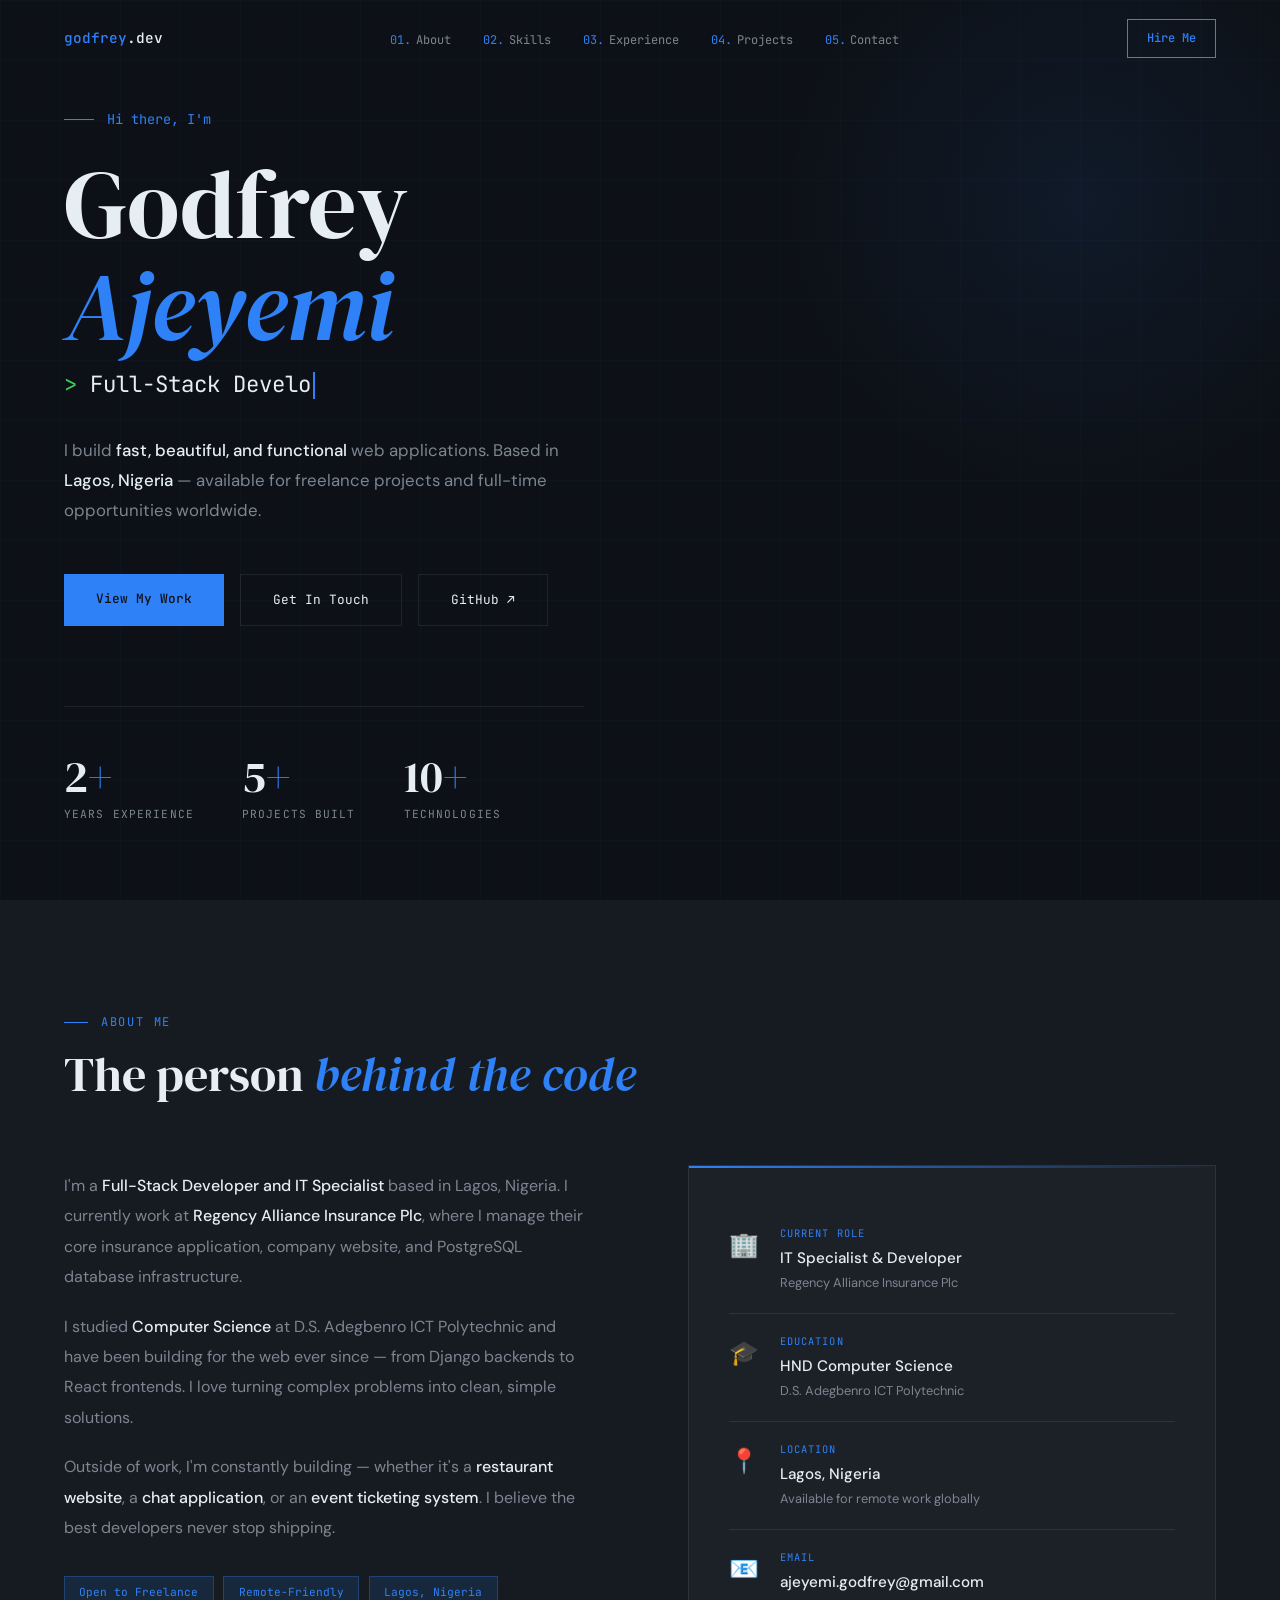
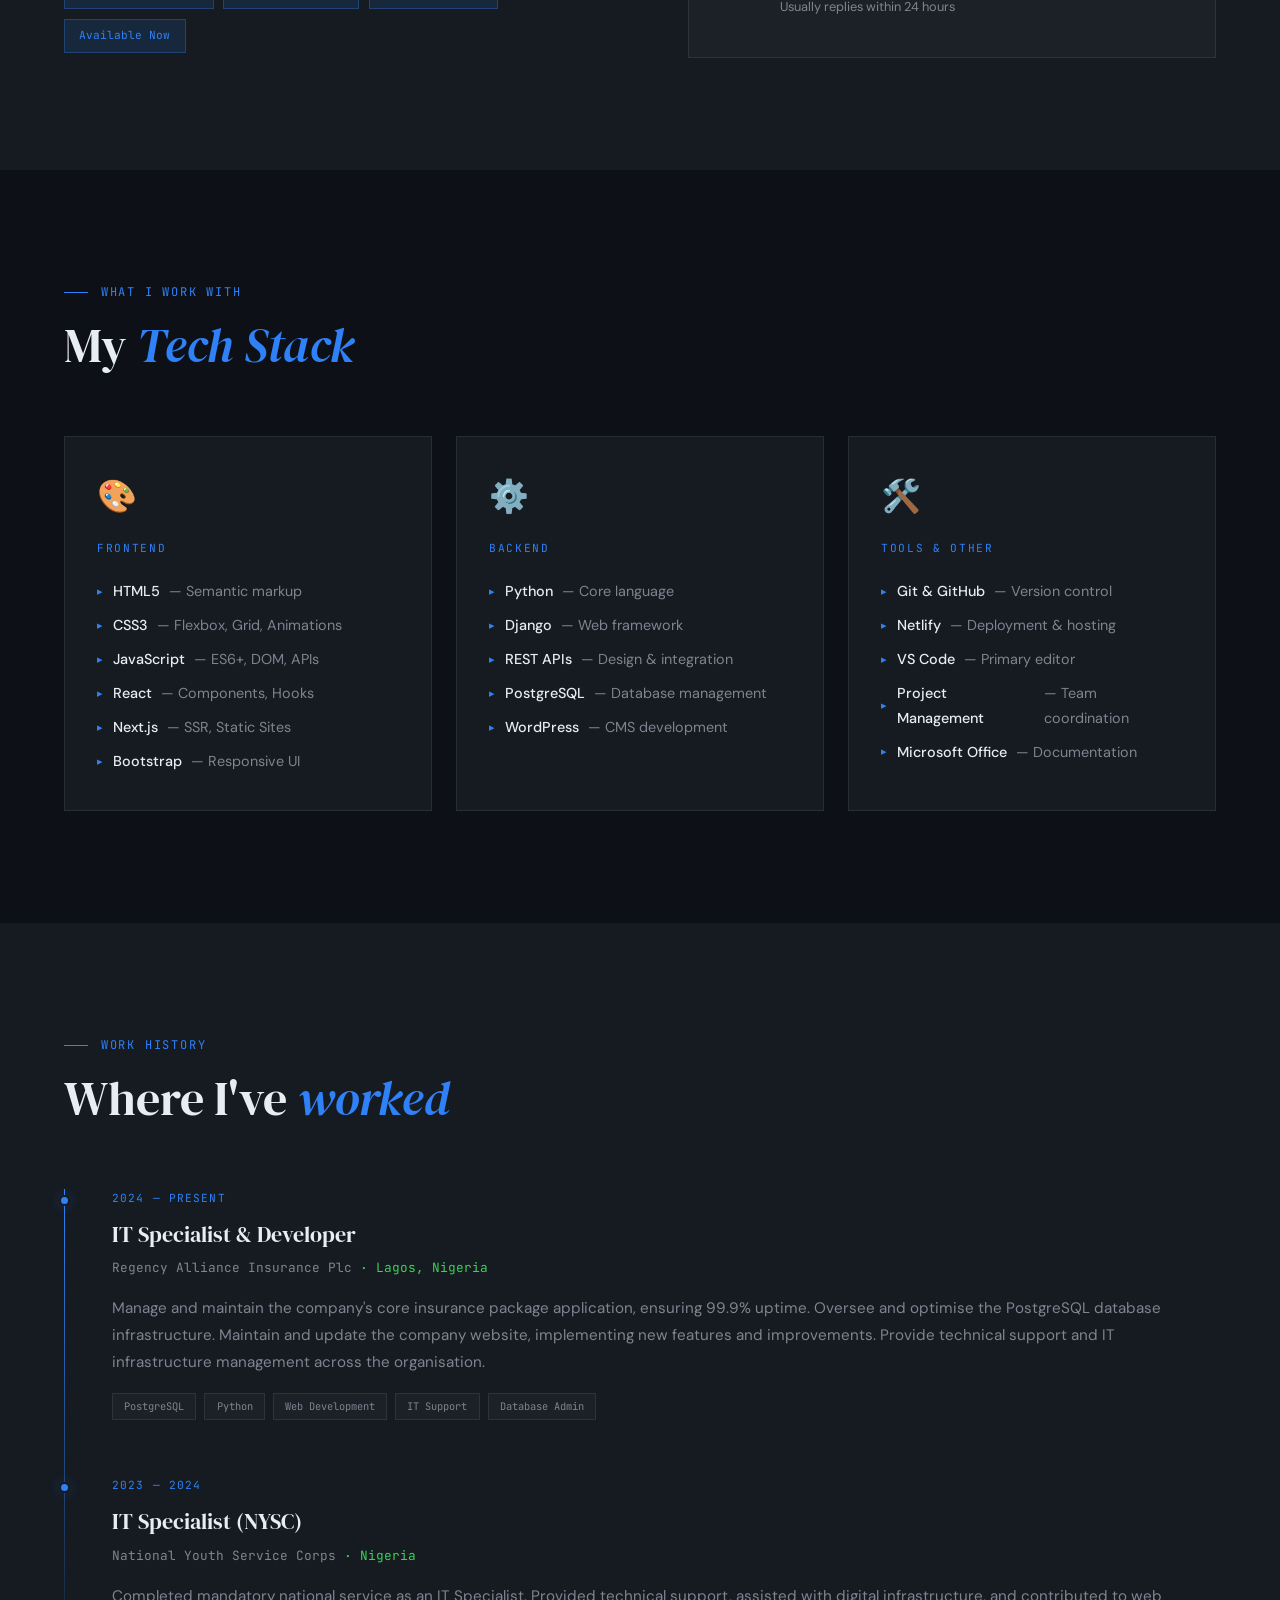
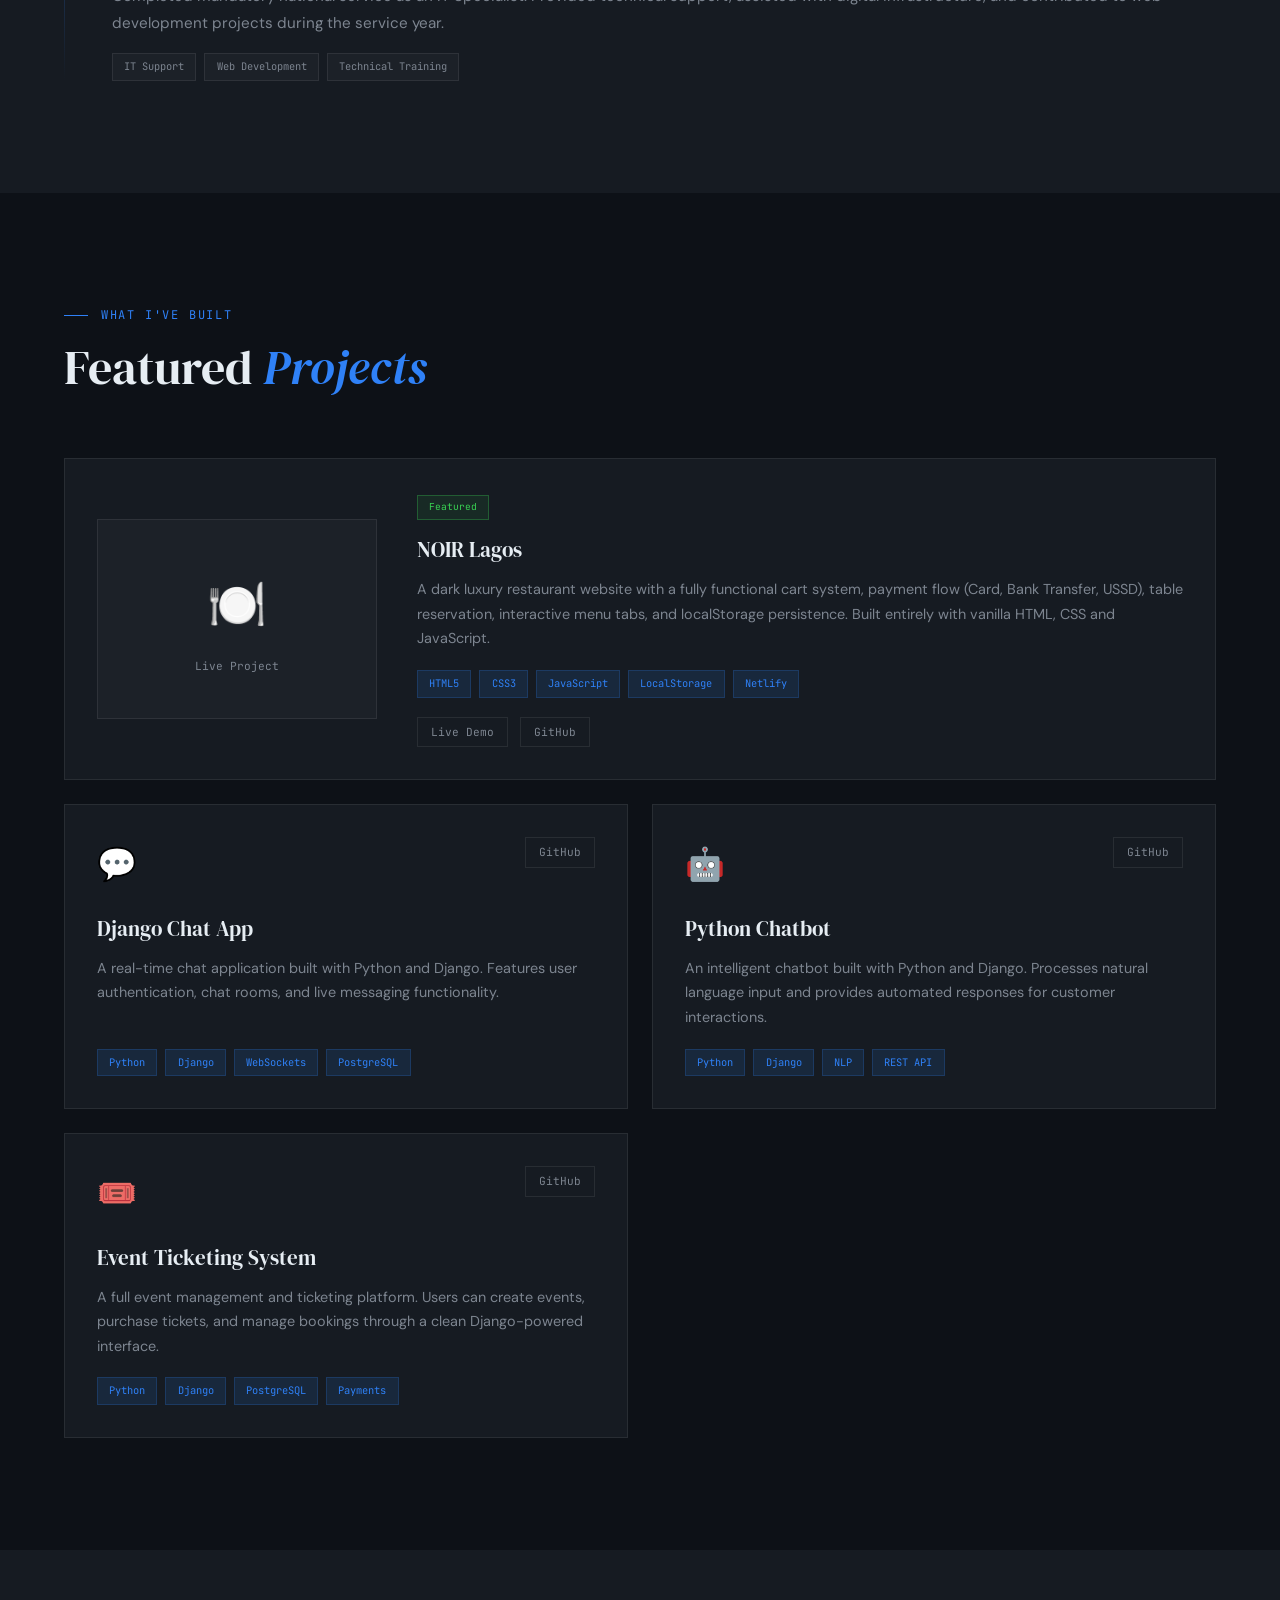
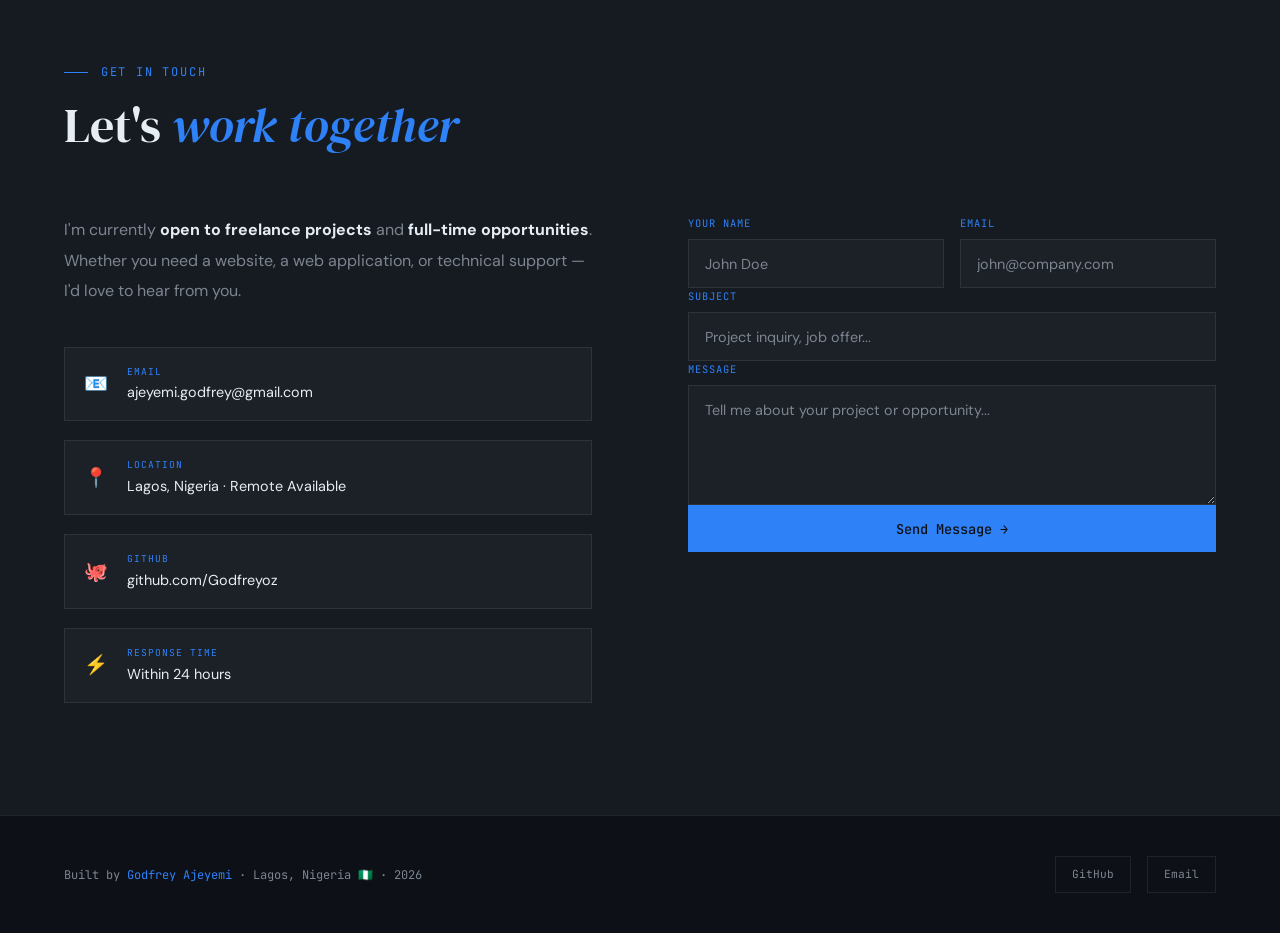
==== index.html @ 2db9e1e4 "Refactor email links and improve HTML structure" ====
<!DOCTYPE html>
<html lang="en">
<head>
<meta charset="UTF-8"/>
<meta name="viewport" content="width=device-width, initial-scale=1.0"/>
<title>Godfrey Ajeyemi — Full-Stack Developer</title>
<link href="https://fonts.googleapis.com/css2?family=DM+Serif+Display:ital@0;1&family=DM+Sans:wght@300;400;500;600&family=JetBrains+Mono:wght@400;500&display=swap" rel="stylesheet"/>
<style>
:root {
  --bg: #0d1117;
  --bg2: #161b22;
  --bg3: #1c2128;
  --blue: #2f81f7;
  --blue-dim: rgba(47,129,247,0.12);
  --blue-glow: rgba(47,129,247,0.25);
  --teal: #39d353;
  --white: #e6edf3;
  --muted: #7d8590;
  --border: rgba(255,255,255,0.08);
  --ff-display: 'DM Serif Display', serif;
  --ff-body: 'DM Sans', sans-serif;
  --ff-mono: 'JetBrains Mono', monospace;
}
*, *::before, *::after { margin: 0; padding: 0; box-sizing: border-box; }
html { scroll-behavior: smooth; }
body {
  background: var(--bg);
  color: var(--white);
  font-family: var(--ff-body);
  font-size: 16px;
  line-height: 1.7;
  overflow-x: hidden;
}
::-webkit-scrollbar { width: 4px; }
::-webkit-scrollbar-track { background: var(--bg); }
::-webkit-scrollbar-thumb { background: var(--blue); }
a { color: inherit; text-decoration: none; }

/* NAV */
nav {
  position: fixed; top: 0; left: 0; right: 0; z-index: 100;
  display: flex; align-items: center; justify-content: space-between;
  padding: 1.2rem 4rem;
  border-bottom: 1px solid transparent;
  transition: all 0.3s;
}
nav.scrolled {
  background: rgba(13,17,23,0.95);
  border-bottom-color: var(--border);
  backdrop-filter: blur(10px);
}
.nav-logo {
  font-family: var(--ff-mono);
  font-size: 0.9rem;
  color: var(--blue);
  font-weight: 500;
}
.nav-logo span { color: var(--white); }
.nav-links { display: flex; gap: 2rem; list-style: none; }
.nav-links a {
  font-family: var(--ff-mono);
  font-size: 0.75rem;
  color: var(--muted);
  transition: color 0.2s;
}
.nav-links a:hover { color: var(--blue); }
.nav-links a span { color: var(--blue); margin-right: 0.3rem; }
.nav-hire {
  font-family: var(--ff-mono);
  font-size: 0.75rem;
  font-weight: 500;
  color: var(--blue);
  border: 1px solid var(--blue);
  padding: 0.5rem 1.2rem;
  transition: all 0.3s;
}
.nav-hire:hover { background: var(--blue-dim); }

/* HERO */
#hero {
  min-height: 100vh;
  display: flex; align-items: center;
  padding: 6rem 4rem 4rem;
  position: relative;
  overflow: hidden;
}
.hero-grid-bg {
  position: absolute; inset: 0;
  background-image:
    linear-gradient(rgba(47,129,247,0.03) 1px, transparent 1px),
    linear-gradient(90deg, rgba(47,129,247,0.03) 1px, transparent 1px);
  background-size: 60px 60px;
}
.hero-glow {
  position: absolute;
  width: 600px; height: 600px;
  background: radial-gradient(circle, rgba(47,129,247,0.08) 0%, transparent 70%);
  top: -100px; right: -100px;
  pointer-events: none;
}
.hero-content { position: relative; z-index: 2; max-width: 800px; }
.hero-greeting {
  font-family: var(--ff-mono);
  font-size: 0.85rem;
  color: var(--blue);
  margin-bottom: 1.5rem;
  display: flex; align-items: center; gap: 0.8rem;
}
.hero-greeting::before {
  content: '';
  width: 30px; height: 1px;
  background: var(--blue);
  display: block;
}
.hero-name {
  font-family: var(--ff-display);
  font-size: clamp(3rem, 8vw, 6rem);
  font-weight: 400;
  line-height: 1.05;
  margin-bottom: 0.5rem;
  color: var(--white);
}
.hero-name em { font-style: italic; color: var(--blue); }
.hero-title-wrap {
  font-family: var(--ff-mono);
  font-size: clamp(1rem, 2.5vw, 1.4rem);
  color: var(--muted);
  margin-bottom: 2rem;
  min-height: 2rem;
}
.hero-title-wrap span { color: var(--teal); }
#typed-text { color: var(--white); }
.cursor-blink {
  display: inline-block;
  width: 2px; height: 1.2em;
  background: var(--blue);
  margin-left: 2px;
  vertical-align: middle;
  animation: blink 1s infinite;
}
@keyframes blink { 0%,100%{opacity:1;} 50%{opacity:0;} }
.hero-desc {
  font-size: 1.05rem;
  color: var(--muted);
  max-width: 520px;
  line-height: 1.8;
  margin-bottom: 3rem;
}
.hero-desc strong { color: var(--white); font-weight: 500; }
.hero-ctas { display: flex; gap: 1rem; flex-wrap: wrap; }
.btn-primary {
  font-family: var(--ff-mono);
  font-size: 0.8rem;
  font-weight: 500;
  background: var(--blue);
  color: #0d1117;
  padding: 0.9rem 2rem;
  border: none;
  cursor: pointer;
  transition: all 0.3s;
  display: inline-block;
}
.btn-primary:hover { background: #58a6ff; transform: translateY(-2px); }
.btn-secondary {
  font-family: var(--ff-mono);
  font-size: 0.8rem;
  color: var(--white);
  border: 1px solid var(--border);
  padding: 0.9rem 2rem;
  transition: all 0.3s;
  display: inline-block;
}
.btn-secondary:hover { border-color: var(--blue); color: var(--blue); }
.hero-stats {
  display: flex; gap: 3rem;
  margin-top: 5rem;
  padding-top: 3rem;
  border-top: 1px solid var(--border);
}
.hero-stat-num {
  font-family: var(--ff-display);
  font-size: 2.8rem;
  color: var(--white);
  line-height: 1;
}
.hero-stat-num span { color: var(--blue); }
.hero-stat-label {
  font-family: var(--ff-mono);
  font-size: 0.7rem;
  color: var(--muted);
  margin-top: 0.3rem;
  text-transform: uppercase;
  letter-spacing: 0.1em;
}

/* SECTIONS */
section { padding: 7rem 4rem; }
.section-label {
  font-family: var(--ff-mono);
  font-size: 0.75rem;
  color: var(--blue);
  letter-spacing: 0.15em;
  text-transform: uppercase;
  margin-bottom: 1rem;
  display: flex; align-items: center; gap: 0.8rem;
}
.section-label::before { content: ''; width: 24px; height: 1px; background: var(--blue); }
.section-title {
  font-family: var(--ff-display);
  font-size: clamp(2rem, 4vw, 3rem);
  font-weight: 400;
  line-height: 1.1;
  margin-bottom: 1rem;
}
.section-title em { font-style: italic; color: var(--blue); }

/* ABOUT */
#about { background: var(--bg2); }
.about-grid {
  display: grid;
  grid-template-columns: 1fr 1fr;
  gap: 6rem;
  align-items: center;
  margin-top: 4rem;
}
.about-text p {
  color: var(--muted);
  font-size: 1rem;
  line-height: 1.9;
  margin-bottom: 1.2rem;
}
.about-text p strong { color: var(--white); font-weight: 500; }
.about-tags { display: flex; flex-wrap: wrap; gap: 0.6rem; margin-top: 2rem; }
.about-tag {
  font-family: var(--ff-mono);
  font-size: 0.7rem;
  color: var(--blue);
  border: 1px solid rgba(47,129,247,0.3);
  background: var(--blue-dim);
  padding: 0.4rem 0.9rem;
}
.about-card {
  background: var(--bg3);
  border: 1px solid var(--border);
  padding: 2.5rem;
  position: relative;
  overflow: hidden;
}
.about-card::before {
  content: '';
  position: absolute; top: 0; left: 0; right: 0;
  height: 2px;
  background: linear-gradient(to right, var(--blue), transparent);
}
.about-card-item {
  display: flex; align-items: flex-start; gap: 1.2rem;
  padding: 1.2rem 0;
  border-bottom: 1px solid var(--border);
}
.about-card-item:last-child { border-bottom: none; padding-bottom: 0; }
.about-card-icon { font-size: 1.5rem; min-width: 2rem; }
.about-card-label {
  font-family: var(--ff-mono);
  font-size: 0.65rem;
  color: var(--blue);
  text-transform: uppercase;
  letter-spacing: 0.1em;
  margin-bottom: 0.2rem;
}
.about-card-value { font-size: 0.95rem; color: var(--white); font-weight: 500; }
.about-card-sub { font-size: 0.8rem; color: var(--muted); }

/* SKILLS */
#skills { background: var(--bg); }
.skills-grid {
  display: grid;
  grid-template-columns: repeat(3, 1fr);
  gap: 1.5rem;
  margin-top: 4rem;
}
.skill-card {
  background: var(--bg2);
  border: 1px solid var(--border);
  padding: 2rem;
  transition: all 0.3s;
  position: relative;
  overflow: hidden;
}
.skill-card:hover {
  border-color: rgba(47,129,247,0.4);
  background: var(--bg3);
  transform: translateY(-4px);
}
.skill-card::after {
  content: '';
  position: absolute; bottom: 0; left: 0; right: 0;
  height: 2px;
  background: linear-gradient(to right, var(--blue), var(--teal));
  transform: scaleX(0);
  transition: transform 0.3s;
  transform-origin: left;
}
.skill-card:hover::after { transform: scaleX(1); }
.skill-card-icon { font-size: 2rem; margin-bottom: 1rem; }
.skill-card-title {
  font-family: var(--ff-mono);
  font-size: 0.7rem;
  color: var(--blue);
  text-transform: uppercase;
  letter-spacing: 0.15em;
  margin-bottom: 1rem;
}
.skill-list { list-style: none; }
.skill-list li {
  font-size: 0.9rem;
  color: var(--muted);
  padding: 0.3rem 0;
  display: flex; align-items: center; gap: 0.6rem;
}
.skill-list li::before {
  content: '▸';
  color: var(--blue);
  font-size: 0.7rem;
}
.skill-list li strong { color: var(--white); font-weight: 500; }

/* EXPERIENCE */
#experience { background: var(--bg2); }
.timeline { margin-top: 4rem; position: relative; }
.timeline::before {
  content: '';
  position: absolute; left: 0; top: 0; bottom: 0;
  width: 1px;
  background: linear-gradient(to bottom, var(--blue), transparent);
}
.timeline-item {
  padding: 0 0 3.5rem 3rem;
  position: relative;
}
.timeline-item:last-child { padding-bottom: 0; }
.timeline-dot {
  position: absolute; left: -5px; top: 6px;
  width: 11px; height: 11px;
  border-radius: 50%;
  background: var(--blue);
  border: 2px solid var(--bg2);
  box-shadow: 0 0 12px var(--blue-glow);
}
.timeline-date {
  font-family: var(--ff-mono);
  font-size: 0.7rem;
  color: var(--blue);
  letter-spacing: 0.1em;
  text-transform: uppercase;
  margin-bottom: 0.5rem;
}
.timeline-role {
  font-family: var(--ff-display);
  font-size: 1.4rem;
  font-weight: 400;
  color: var(--white);
  margin-bottom: 0.2rem;
}
.timeline-company {
  font-family: var(--ff-mono);
  font-size: 0.8rem;
  color: var(--muted);
  margin-bottom: 1rem;
}
.timeline-company span { color: var(--teal); }
.timeline-desc { color: var(--muted); font-size: 0.95rem; line-height: 1.8; }
.timeline-tags { display: flex; flex-wrap: wrap; gap: 0.5rem; margin-top: 1rem; }
.timeline-tag {
  font-family: var(--ff-mono);
  font-size: 0.65rem;
  color: var(--muted);
  border: 1px solid var(--border);
  padding: 0.25rem 0.7rem;
  background: var(--bg3);
}

/* PROJECTS */
#projects { background: var(--bg); }
.projects-grid {
  display: grid;
  grid-template-columns: repeat(2, 1fr);
  gap: 1.5rem;
  margin-top: 4rem;
}
.project-card {
  background: var(--bg2);
  border: 1px solid var(--border);
  padding: 2rem;
  transition: all 0.3s;
  position: relative;
  overflow: hidden;
  display: flex;
  flex-direction: column;
}
.project-card:hover {
  border-color: rgba(47,129,247,0.4);
  transform: translateY(-4px);
}
.project-card-top {
  display: flex; justify-content: space-between;
  align-items: flex-start; margin-bottom: 1.2rem;
}
.project-icon { font-size: 2rem; }
.project-links { display: flex; gap: 0.8rem; }
.project-link {
  font-family: var(--ff-mono);
  font-size: 0.7rem;
  color: var(--muted);
  border: 1px solid var(--border);
  padding: 0.3rem 0.8rem;
  transition: all 0.2s;
  display: flex; align-items: center; gap: 0.4rem;
}
.project-link:hover { color: var(--blue); border-color: var(--blue); }
.project-name {
  font-family: var(--ff-display);
  font-size: 1.3rem;
  font-weight: 400;
  color: var(--white);
  margin-bottom: 0.6rem;
  transition: color 0.2s;
}
.project-card:hover .project-name { color: var(--blue); }
.project-desc { font-size: 0.9rem; color: var(--muted); line-height: 1.7; flex: 1; }
.project-tags { display: flex; flex-wrap: wrap; gap: 0.5rem; margin-top: 1.2rem; }
.project-tag {
  font-family: var(--ff-mono);
  font-size: 0.65rem;
  color: var(--blue);
  background: var(--blue-dim);
  border: 1px solid rgba(47,129,247,0.2);
  padding: 0.25rem 0.7rem;
}
.project-card.featured {
  grid-column: 1 / -1;
  flex-direction: row;
  gap: 2.5rem;
  align-items: center;
}
.project-card.featured .project-body { flex: 1; }
.project-featured-visual {
  width: 280px; min-width: 280px; height: 200px;
  background: var(--bg3);
  border: 1px solid var(--border);
  display: flex; align-items: center; justify-content: center;
  flex-direction: column; gap: 0.8rem;
  font-family: var(--ff-mono); font-size: 0.7rem; color: var(--muted);
}
.project-featured-visual .big-icon { font-size: 3rem; }
.featured-badge {
  font-family: var(--ff-mono);
  font-size: 0.6rem;
  color: var(--teal);
  border: 1px solid rgba(57,211,83,0.3);
  background: rgba(57,211,83,0.08);
  padding: 0.2rem 0.7rem;
  margin-bottom: 0.8rem;
  display: inline-block;
}

/* CONTACT */
#contact { background: var(--bg2); }
.contact-wrap {
  display: grid;
  grid-template-columns: 1fr 1fr;
  gap: 6rem;
  margin-top: 4rem;
  align-items: start;
}
.contact-intro {
  font-size: 1rem;
  color: var(--muted);
  line-height: 1.9;
  margin-bottom: 2.5rem;
}
.contact-intro strong { color: var(--white); }
.contact-details { display: flex; flex-direction: column; gap: 1.2rem; }
.contact-item {
  display: flex; align-items: center; gap: 1.2rem;
  padding: 1rem 1.2rem;
  border: 1px solid var(--border);
  background: var(--bg3);
  transition: border-color 0.2s;
}
.contact-item:hover { border-color: rgba(47,129,247,0.4); }
.contact-item-icon { font-size: 1.2rem; min-width: 1.5rem; }
.contact-item-label {
  font-family: var(--ff-mono);
  font-size: 0.6rem;
  color: var(--blue);
  text-transform: uppercase;
  letter-spacing: 0.1em;
}
.contact-item-value { font-size: 0.9rem; color: var(--white); }
.contact-form { display: flex; flex-direction: column; gap: 1rem; }
.form-group { display: flex; flex-direction: column; gap: 0.4rem; }
.form-group label {
  font-family: var(--ff-mono);
  font-size: 0.65rem;
  color: var(--blue);
  text-transform: uppercase;
  letter-spacing: 0.1em;
}
.form-group input,
.form-group textarea {
  background: var(--bg3);
  border: 1px solid var(--border);
  color: var(--white);
  font-family: var(--ff-body);
  font-size: 0.9rem;
  padding: 0.9rem 1rem;
  outline: none;
  transition: border-color 0.2s;
  width: 100%;
}
.form-group input:focus,
.form-group textarea:focus { border-color: var(--blue); }
.form-group textarea { resize: vertical; min-height: 120px; }
.form-group input::placeholder,
.form-group textarea::placeholder { color: var(--muted); }
.form-row { display: grid; grid-template-columns: 1fr 1fr; gap: 1rem; }

/* FOOTER */
footer {
  background: var(--bg);
  border-top: 1px solid var(--border);
  padding: 2.5rem 4rem;
  display: flex; justify-content: space-between; align-items: center;
}
.footer-left {
  font-family: var(--ff-mono);
  font-size: 0.75rem;
  color: var(--muted);
}
.footer-left span { color: var(--blue); }
.footer-socials { display: flex; gap: 1rem; }
.social-btn {
  font-family: var(--ff-mono);
  font-size: 0.7rem;
  color: var(--muted);
  border: 1px solid var(--border);
  padding: 0.5rem 1rem;
  transition: all 0.2s;
}
.social-btn:hover { color: var(--blue); border-color: var(--blue); }

/* TOAST */
.toast {
  position: fixed; bottom: 2rem; right: 2rem;
  background: var(--bg3);
  border: 1px solid var(--blue);
  color: var(--white);
  font-family: var(--ff-mono);
  font-size: 0.8rem;
  padding: 1rem 1.5rem;
  z-index: 999;
  transform: translateY(100px);
  opacity: 0;
  transition: all 0.4s;
}
.toast.show { transform: translateY(0); opacity: 1; }

/* RESPONSIVE */
@media (max-width: 900px) {
  nav { padding: 1rem 1.5rem; }
  .nav-links { display: none; }
  section { padding: 5rem 1.5rem; }
  #hero { padding: 5rem 1.5rem 3rem; }
  .about-grid, .contact-wrap { grid-template-columns: 1fr; gap: 3rem; }
  .skills-grid { grid-template-columns: 1fr; }
  .projects-grid { grid-template-columns: 1fr; }
  .project-card.featured { flex-direction: column; }
  .project-featured-visual { width: 100%; min-width: unset; }
  .hero-stats { gap: 2rem; }
  footer { flex-direction: column; gap: 1rem; text-align: center; }
  .form-row { grid-template-columns: 1fr; }
}
</style>
</head>
<body>

<div class="toast" id="toast" id="toastMsg"></div>

<!-- NAV -->
<nav id="navbar">
  <div class="nav-logo">godfrey<span>.dev</span></div>
  <ul class="nav-links">
    <li><a href="#about"><span>01.</span>About</a></li>
    <li><a href="#skills"><span>02.</span>Skills</a></li>
    <li><a href="#experience"><span>03.</span>Experience</a></li>
    <li><a href="#projects"><span>04.</span>Projects</a></li>
    <li><a href="#contact"><span>05.</span>Contact</a></li>
  </ul>
  <a href="#" class="nav-hire" id="hireBtn">Hire Me</a>
</nav>

<!-- HERO -->
<section id="hero">
  <div class="hero-grid-bg"></div>
  <div class="hero-glow"></div>
  <div class="hero-content">
    <div class="hero-greeting">Hi there, I'm</div>
    <h1 class="hero-name">Godfrey<br/><em>Ajeyemi</em></h1>
    <div class="hero-title-wrap">
      <span>&gt; </span><span id="typed-text"></span><span class="cursor-blink"></span>
    </div>
    <p class="hero-desc">
      I build <strong>fast, beautiful, and functional</strong> web applications. Based in <strong>Lagos, Nigeria</strong> — available for freelance projects and full-time opportunities worldwide.
    </p>
    <div class="hero-ctas">
      <a href="#projects" class="btn-primary">View My Work</a>
      <a href="#contact" class="btn-secondary">Get In Touch</a>
      <a href="https://github.com/Godfreyoz" target="_blank" class="btn-secondary">GitHub ↗</a>
    </div>
    <div class="hero-stats">
      <div>
        <div class="hero-stat-num">2<span>+</span></div>
        <div class="hero-stat-label">Years Experience</div>
      </div>
      <div>
        <div class="hero-stat-num">5<span>+</span></div>
        <div class="hero-stat-label">Projects Built</div>
      </div>
      <div>
        <div class="hero-stat-num">10<span>+</span></div>
        <div class="hero-stat-label">Technologies</div>
      </div>
    </div>
  </div>
</section>

<!-- ABOUT -->
<section id="about">
  <div class="section-label">About Me</div>
  <h2 class="section-title">The person <em>behind the code</em></h2>
  <div class="about-grid">
    <div class="about-text">
      <p>I'm a <strong>Full-Stack Developer and IT Specialist</strong> based in Lagos, Nigeria. I currently work at <strong>Regency Alliance Insurance Plc</strong>, where I manage their core insurance application, company website, and PostgreSQL database infrastructure.</p>
      <p>I studied <strong>Computer Science</strong> at D.S. Adegbenro ICT Polytechnic and have been building for the web ever since — from Django backends to React frontends. I love turning complex problems into clean, simple solutions.</p>
      <p>Outside of work, I'm constantly building — whether it's a <strong>restaurant website</strong>, a <strong>chat application</strong>, or an <strong>event ticketing system</strong>. I believe the best developers never stop shipping.</p>
      <div class="about-tags">
        <span class="about-tag">Open to Freelance</span>
        <span class="about-tag">Remote-Friendly</span>
        <span class="about-tag">Lagos, Nigeria</span>
        <span class="about-tag">Available Now</span>
      </div>
    </div>
    <div class="about-card">
      <div class="about-card-item">
        <div class="about-card-icon">🏢</div>
        <div>
          <div class="about-card-label">Current Role</div>
          <div class="about-card-value">IT Specialist & Developer</div>
          <div class="about-card-sub">Regency Alliance Insurance Plc</div>
        </div>
      </div>
      <div class="about-card-item">
        <div class="about-card-icon">🎓</div>
        <div>
          <div class="about-card-label">Education</div>
          <div class="about-card-value">HND Computer Science</div>
          <div class="about-card-sub">D.S. Adegbenro ICT Polytechnic</div>
        </div>
      </div>
      <div class="about-card-item">
        <div class="about-card-icon">📍</div>
        <div>
          <div class="about-card-label">Location</div>
          <div class="about-card-value">Lagos, Nigeria</div>
          <div class="about-card-sub">Available for remote work globally</div>
        </div>
      </div>
      <div class="about-card-item">
        <div class="about-card-icon">📧</div>
        <div>
          <div class="about-card-label">Email</div>
          <div class="about-card-value" id="aboutEmail">ajeyemi.godfrey@gmail.com</div>
          <div class="about-card-sub">Usually replies within 24 hours</div>
        </div>
      </div>
    </div>
  </div>
</section>

<!-- SKILLS -->
<section id="skills">
  <div class="section-label">What I Work With</div>
  <h2 class="section-title">My <em>Tech Stack</em></h2>
  <div class="skills-grid">
    <div class="skill-card">
      <div class="skill-card-icon">🎨</div>
      <div class="skill-card-title">Frontend</div>
      <ul class="skill-list">
        <li><strong>HTML5</strong> — Semantic markup</li>
        <li><strong>CSS3</strong> — Flexbox, Grid, Animations</li>
        <li><strong>JavaScript</strong> — ES6+, DOM, APIs</li>
        <li><strong>React</strong> — Components, Hooks</li>
        <li><strong>Next.js</strong> — SSR, Static Sites</li>
        <li><strong>Bootstrap</strong> — Responsive UI</li>
      </ul>
    </div>
    <div class="skill-card">
      <div class="skill-card-icon">⚙️</div>
      <div class="skill-card-title">Backend</div>
      <ul class="skill-list">
        <li><strong>Python</strong> — Core language</li>
        <li><strong>Django</strong> — Web framework</li>
        <li><strong>REST APIs</strong> — Design & integration</li>
        <li><strong>PostgreSQL</strong> — Database management</li>
        <li><strong>WordPress</strong> — CMS development</li>
      </ul>
    </div>
    <div class="skill-card">
      <div class="skill-card-icon">🛠️</div>
      <div class="skill-card-title">Tools & Other</div>
      <ul class="skill-list">
        <li><strong>Git & GitHub</strong> — Version control</li>
        <li><strong>Netlify</strong> — Deployment & hosting</li>
        <li><strong>VS Code</strong> — Primary editor</li>
        <li><strong>Project Management</strong> — Team coordination</li>
        <li><strong>Microsoft Office</strong> — Documentation</li>
      </ul>
    </div>
  </div>
</section>

<!-- EXPERIENCE -->
<section id="experience">
  <div class="section-label">Work History</div>
  <h2 class="section-title">Where I've <em>worked</em></h2>
  <div class="timeline">
    <div class="timeline-item">
      <div class="timeline-dot"></div>
      <div class="timeline-date">2024 — Present</div>
      <div class="timeline-role">IT Specialist & Developer</div>
      <div class="timeline-company">Regency Alliance Insurance Plc <span>· Lagos, Nigeria</span></div>
      <div class="timeline-desc">
        Manage and maintain the company's core insurance package application, ensuring 99.9% uptime. Oversee and optimise the PostgreSQL database infrastructure. Maintain and update the company website, implementing new features and improvements. Provide technical support and IT infrastructure management across the organisation.
      </div>
      <div class="timeline-tags">
        <span class="timeline-tag">PostgreSQL</span>
        <span class="timeline-tag">Python</span>
        <span class="timeline-tag">Web Development</span>
        <span class="timeline-tag">IT Support</span>
        <span class="timeline-tag">Database Admin</span>
      </div>
    </div>
    <div class="timeline-item">
      <div class="timeline-dot"></div>
      <div class="timeline-date">2023 — 2024</div>
      <div class="timeline-role">IT Specialist (NYSC)</div>
      <div class="timeline-company">National Youth Service Corps <span>· Nigeria</span></div>
      <div class="timeline-desc">
        Completed mandatory national service as an IT Specialist. Provided technical support, assisted with digital infrastructure, and contributed to web development projects during the service year.
      </div>
      <div class="timeline-tags">
        <span class="timeline-tag">IT Support</span>
        <span class="timeline-tag">Web Development</span>
        <span class="timeline-tag">Technical Training</span>
      </div>
    </div>
  </div>
</section>

<!-- PROJECTS -->
<section id="projects">
  <div class="section-label">What I've Built</div>
  <h2 class="section-title">Featured <em>Projects</em></h2>
  <div class="projects-grid" id="projectsGrid"></div>
</section>

<!-- CONTACT -->
<section id="contact">
  <div class="section-label">Get In Touch</div>
  <h2 class="section-title">Let's <em>work together</em></h2>
  <div class="contact-wrap">
    <div>
      <p class="contact-intro">
        I'm currently <strong>open to freelance projects</strong> and <strong>full-time opportunities</strong>. Whether you need a website, a web application, or technical support — I'd love to hear from you.
      </p>
      <div class="contact-details">
        <div class="contact-item">
          <div class="contact-item-icon">📧</div>
          <div>
            <div class="contact-item-label">Email</div>
            <div class="contact-item-value" id="contactEmail">ajeyemi.godfrey@gmail.com</div>
          </div>
        </div>
        <div class="contact-item">
          <div class="contact-item-icon">📍</div>
          <div>
            <div class="contact-item-label">Location</div>
            <div class="contact-item-value">Lagos, Nigeria · Remote Available</div>
          </div>
        </div>
        <div class="contact-item">
          <div class="contact-item-icon">🐙</div>
          <div>
            <div class="contact-item-label">GitHub</div>
            <div class="contact-item-value">github.com/Godfreyoz</div>
          </div>
        </div>
        <div class="contact-item">
          <div class="contact-item-icon">⚡</div>
          <div>
            <div class="contact-item-label">Response Time</div>
            <div class="contact-item-value">Within 24 hours</div>
          </div>
        </div>
      </div>
    </div>
    <div>
      <form id="contactForm" action="https://formspree.io/f/mgonvrkj" method="POST">
        <div class="form-row">
          <div class="form-group">
            <label>Your Name</label>
            <input type="text" name="name" placeholder="John Doe" required/>
          </div>
          <div class="form-group">
            <label>Email</label>
            <input type="email" name="email" placeholder="john@company.com" required/>
          </div>
        </div>
        <div class="form-group">
          <label>Subject</label>
          <input type="text" name="subject" placeholder="Project inquiry, job offer..." required/>
        </div>
        <div class="form-group">
          <label>Message</label>
          <textarea name="message" placeholder="Tell me about your project or opportunity..." required></textarea>
        </div>
        <button type="submit" class="btn-primary" style="width:100%;border:none;cursor:pointer;font-size:0.85rem;">Send Message →</button>
      </form>
    </div>
  </div>
</section>

<!-- FOOTER -->
<footer>
  <div class="footer-left">
    Built by <span>Godfrey Ajeyemi</span> · Lagos, Nigeria 🇳🇬 · 2026
  </div>
  <div class="footer-socials">
    <a href="https://github.com/Godfreyoz" target="_blank" class="social-btn">GitHub</a>
    <a href="#" class="social-btn" id="footerEmail">Email</a>
  </div>
</footer>

<script>
(function() {

  // DEFAULT PROJECTS — pre-loaded data
  var DEFAULT_PROJECTS = [
    {
      id: 1,
      name: "NOIR Lagos",
      desc: "A dark luxury restaurant website with a fully functional cart system, payment flow (Card, Bank Transfer, USSD), table reservation, interactive menu tabs, and localStorage persistence. Built entirely with vanilla HTML, CSS and JavaScript.",
      tags: ["HTML5", "CSS3", "JavaScript", "LocalStorage", "Netlify"],
      github: "https://github.com/Godfreyoz/noir-lagos",
      live: "https://69ad602b177d675c8c0acd93--thunderous-sherbet-51b60c.netlify.app/",
      icon: "🍽️",
      featured: true
    },
    {
      id: 2,
      name: "Django Chat App",
      desc: "A real-time chat application built with Python and Django. Features user authentication, chat rooms, and live messaging functionality.",
      tags: ["Python", "Django", "WebSockets", "PostgreSQL"],
      github: "https://github.com/Godfreyoz/djangochat",
      live: "",
      icon: "💬",
      featured: false
    },
    {
      id: 3,
      name: "Python Chatbot",
      desc: "An intelligent chatbot built with Python and Django. Processes natural language input and provides automated responses for customer interactions.",
      tags: ["Python", "Django", "NLP", "REST API"],
      github: "https://github.com/Godfreyoz/my_chatbot",
      live: "",
      icon: "🤖",
      featured: false
    },
    {
      id: 4,
      name: "Event Ticketing System",
      desc: "A full event management and ticketing platform. Users can create events, purchase tickets, and manage bookings through a clean Django-powered interface.",
      tags: ["Python", "Django", "PostgreSQL", "Payments"],
      github: "https://github.com/Godfreyoz/event_ticketing",
      live: "",
      icon: "🎟️",
      featured: false
    }
  ];

  // Load projects — use localStorage if available, otherwise defaults
  function getProjects() {
    try {
      var saved = localStorage.getItem('godfrey_projects');
      if (saved) {
        var parsed = JSON.parse(saved);
        if (parsed && parsed.length > 0) return parsed;
      }
    } catch (e) {}
    return DEFAULT_PROJECTS;
  }

  // Render all projects into the grid
  function renderProjects() {
    var grid = document.getElementById('projectsGrid');
    if (!grid) return;
    var projects = getProjects();
    var html = '';
    for (var i = 0; i < projects.length; i++) {
      var p = projects[i];
      var tagsHtml = '';
      for (var t = 0; t < p.tags.length; t++) {
        tagsHtml += '<span class="project-tag">' + p.tags[t] + '</span>';
      }
      var linksHtml = '';
      if (p.live) linksHtml += '<a href="' + p.live + '" target="_blank" class="project-link">Live Demo</a>';
      if (p.github) linksHtml += '<a href="' + p.github + '" target="_blank" class="project-link">GitHub</a>';

      if (p.featured) {
        html += '<div class="project-card featured">';
        html += '<div class="project-featured-visual"><div class="big-icon">' + p.icon + '</div><span>Live Project</span></div>';
        html += '<div class="project-body">';
        html += '<span class="featured-badge">Featured</span>';
        html += '<div class="project-name">' + p.name + '</div>';
        html += '<div class="project-desc">' + p.desc + '</div>';
        html += '<div class="project-tags">' + tagsHtml + '</div>';
        html += '<div class="project-links" style="margin-top:1.2rem">' + linksHtml + '</div>';
        html += '</div></div>';
      } else {
        html += '<div class="project-card">';
        html += '<div class="project-card-top">';
        html += '<div class="project-icon">' + p.icon + '</div>';
        html += '<div class="project-links">' + linksHtml + '</div>';
        html += '</div>';
        html += '<div class="project-name">' + p.name + '</div>';
        html += '<div class="project-desc">' + p.desc + '</div>';
        html += '<div class="project-tags">' + tagsHtml + '</div>';
        html += '</div>';
      }
    }
    grid.innerHTML = html;
  }


  // Build email links at runtime (prevents obfuscation)
  var em = ['ajeyemi','.godfrey','@gmail','.com'].join('');
  var hireBtn = document.getElementById('hireBtn');
  if (hireBtn) hireBtn.href = 'mailto:' + em;
  var footerEmail = document.getElementById('footerEmail');
  if (footerEmail) footerEmail.href = 'mailto:' + em;

  // Run on load
  renderProjects();

  // NAVBAR
  window.addEventListener('scroll', function() {
    var nav = document.getElementById('navbar');
    if (!nav) return;
    if (window.scrollY > 60) nav.classList.add('scrolled');
    else nav.classList.remove('scrolled');
  });

  // TYPEWRITER
  var titles = [
    'Full-Stack Developer',
    'Django & Python Engineer',
    'React & Next.js Developer',
    'IT Specialist',
    'Available for Hire'
  ];
  var titleIdx = 0;
  var charIdx = 0;
  var deleting = false;
  var el = document.getElementById('typed-text');

  function type() {
    if (!el) return;
    var current = titles[titleIdx];
    if (deleting) {
      el.textContent = current.substring(0, charIdx - 1);
      charIdx--;
      if (charIdx === 0) {
        deleting = false;
        titleIdx = (titleIdx + 1) % titles.length;
        setTimeout(type, 400);
        return;
      }
      setTimeout(type, 50);
    } else {
      el.textContent = current.substring(0, charIdx + 1);
      charIdx++;
      if (charIdx === current.length) {
        deleting = true;
        setTimeout(type, 2000);
        return;
      }
      setTimeout(type, 80);
    }
  }
  setTimeout(type, 800);

  // TOAST
  function showToast(msg) {
    var t = document.getElementById('toast');
    if (!t) return;
    t.textContent = msg;
    t.classList.add('show');
    setTimeout(function() { t.classList.remove('show'); }, 3000);
  }

  // FORM
  window.submitForm = function(e) {
    e.preventDefault();
    showToast('Message sent! I will get back to you within 24 hours.');
    e.target.reset();
  };

})();
</script>
</body>
</html>
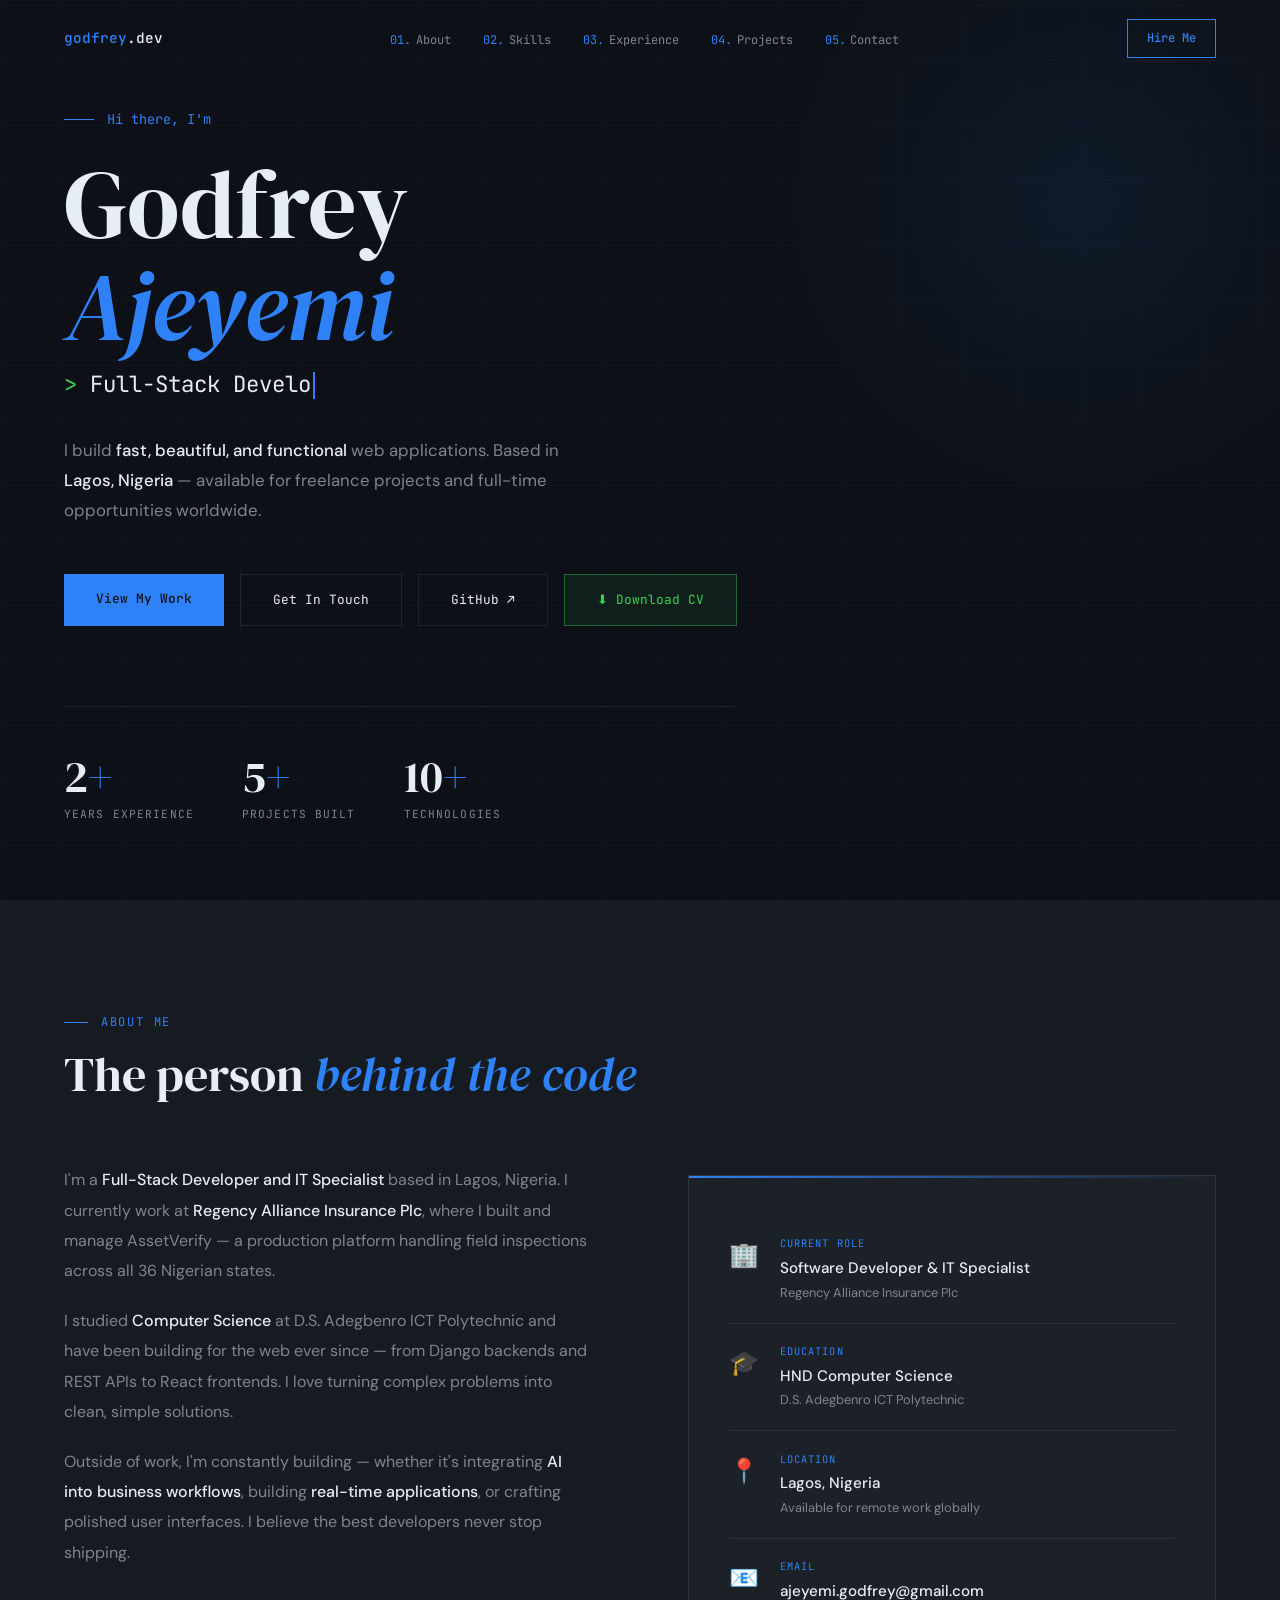
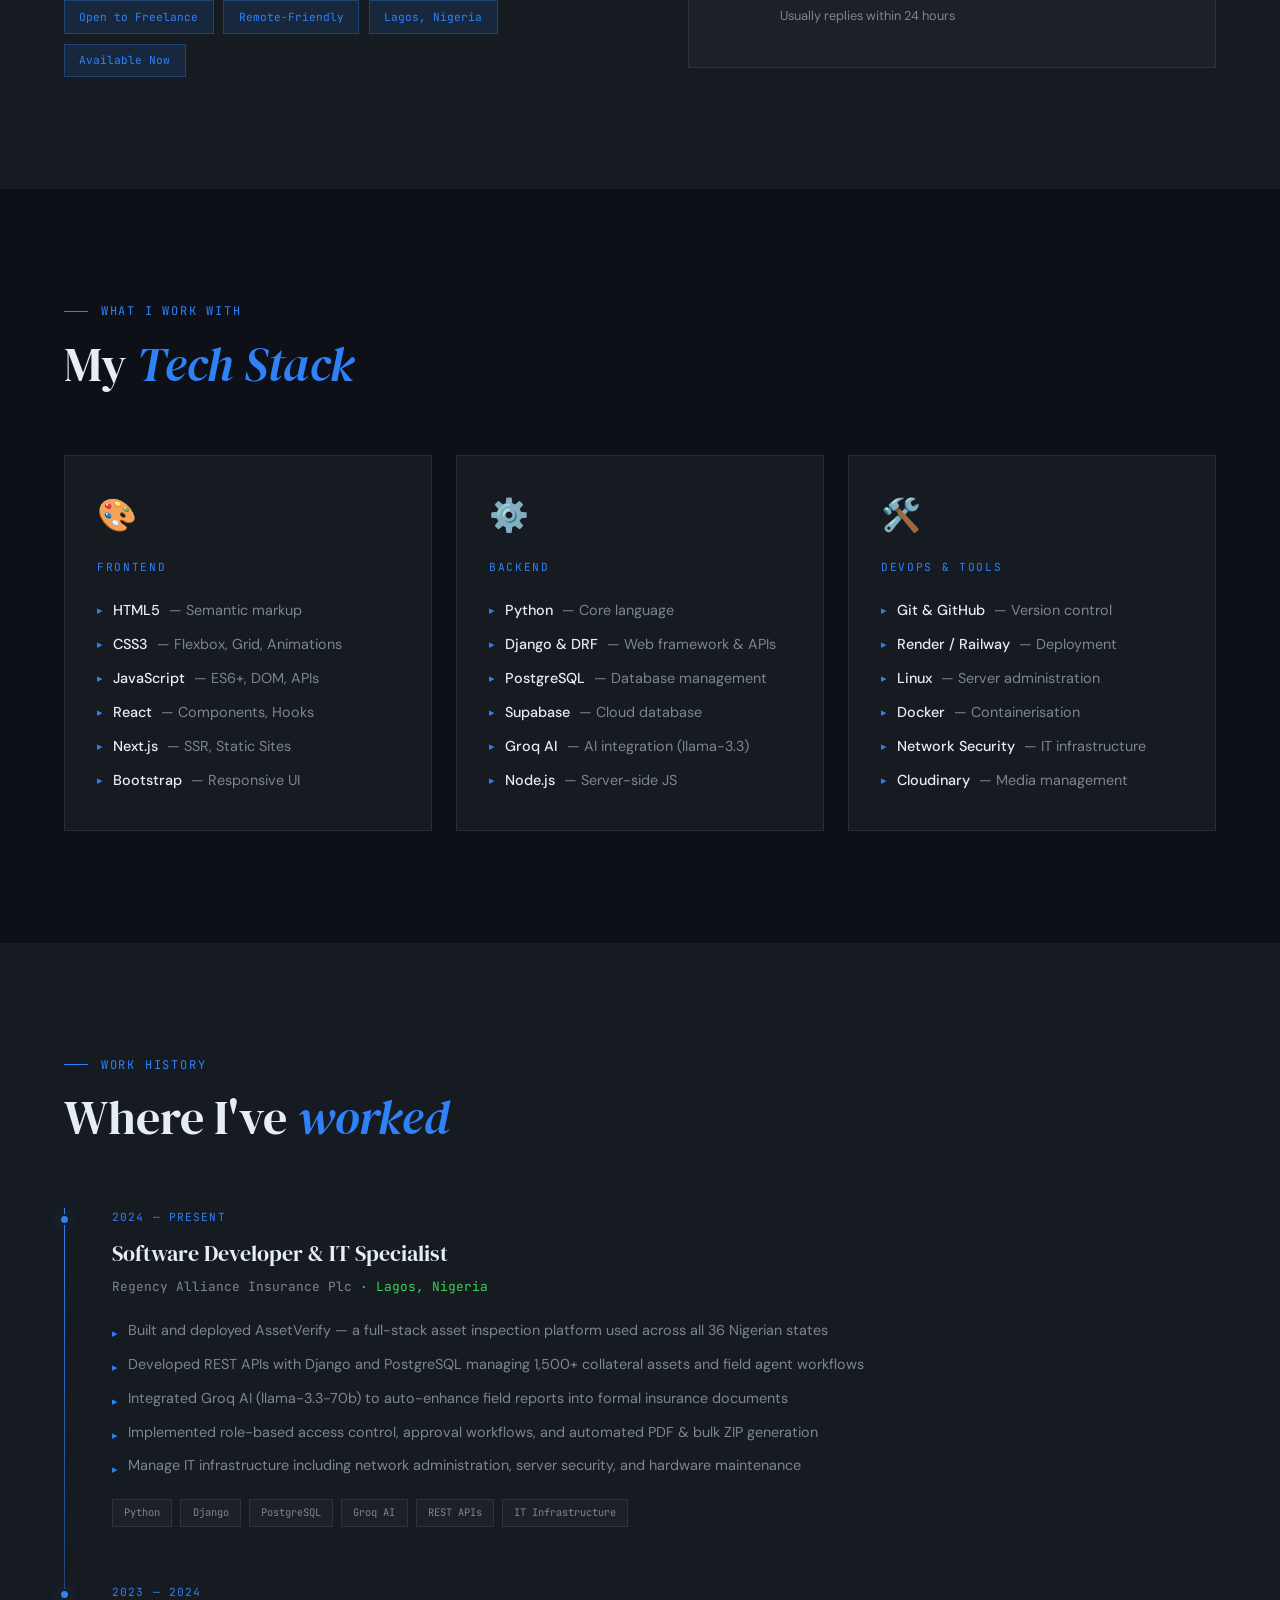
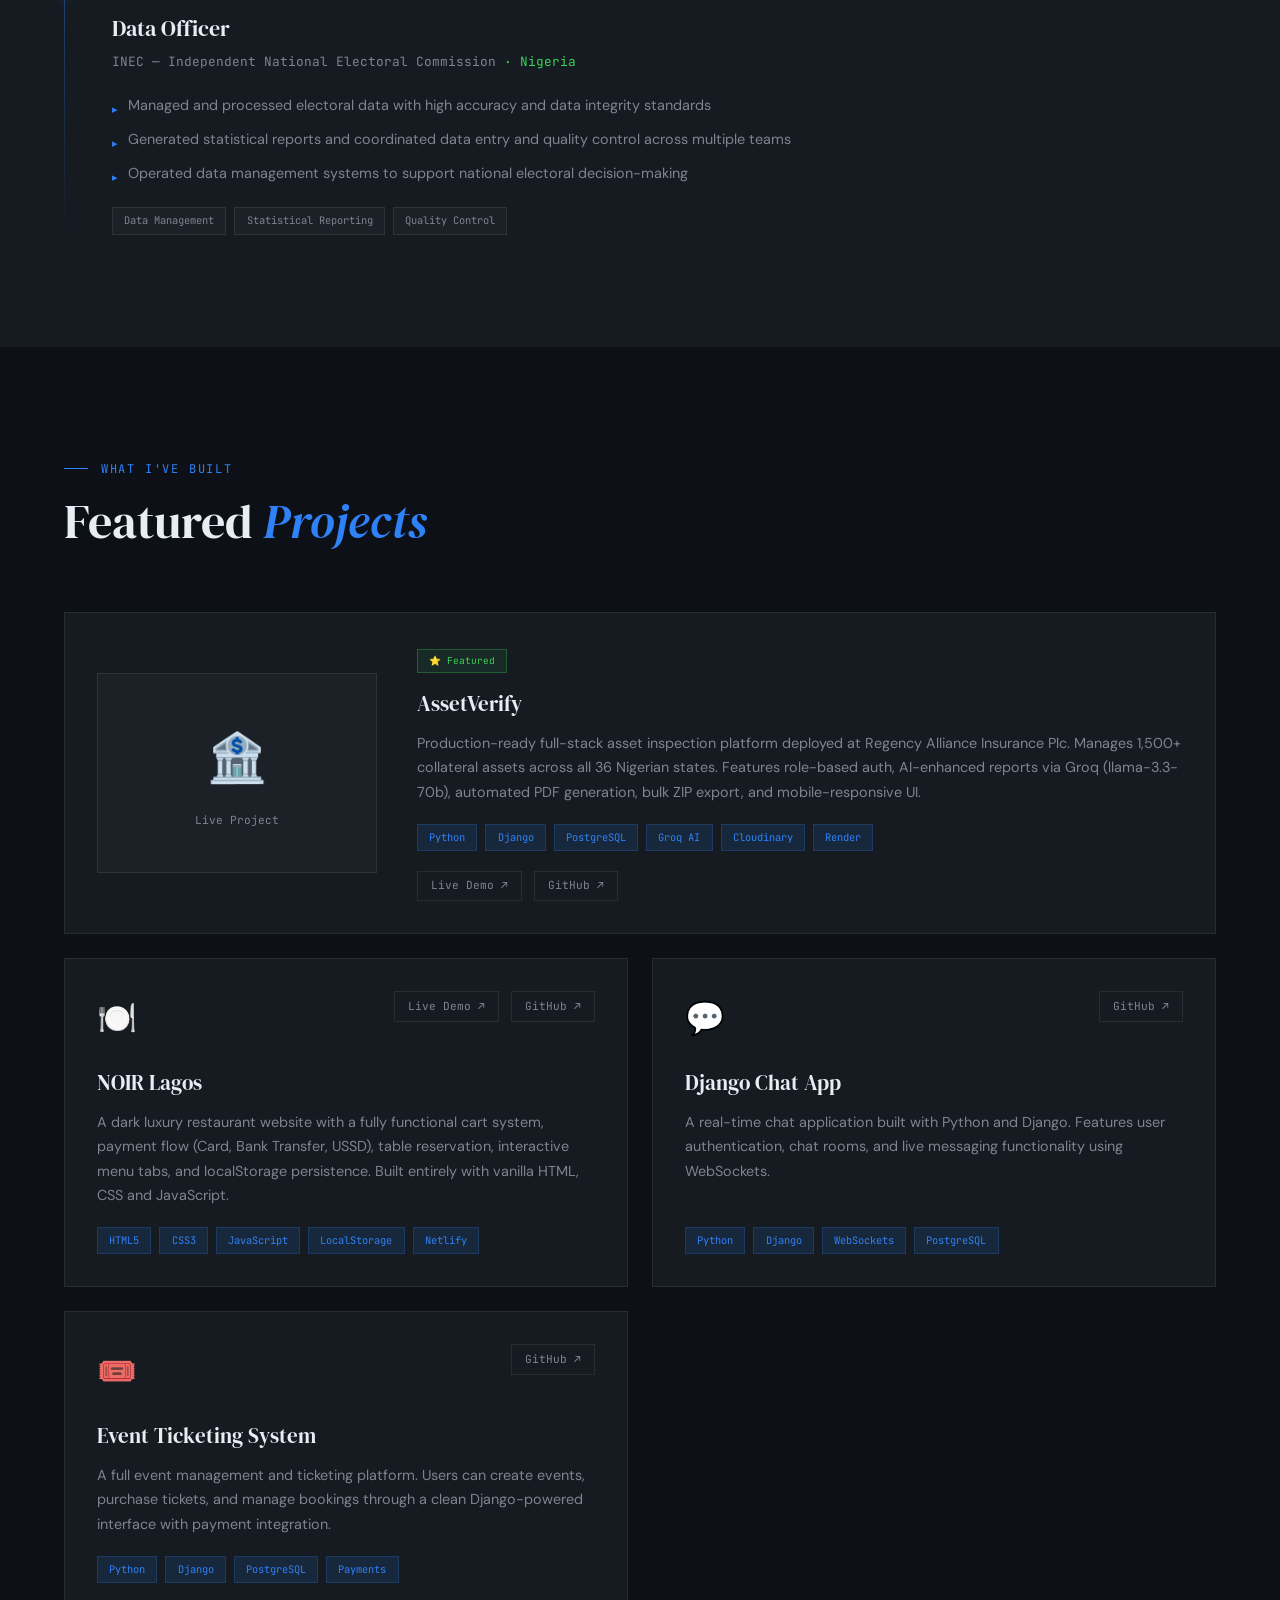
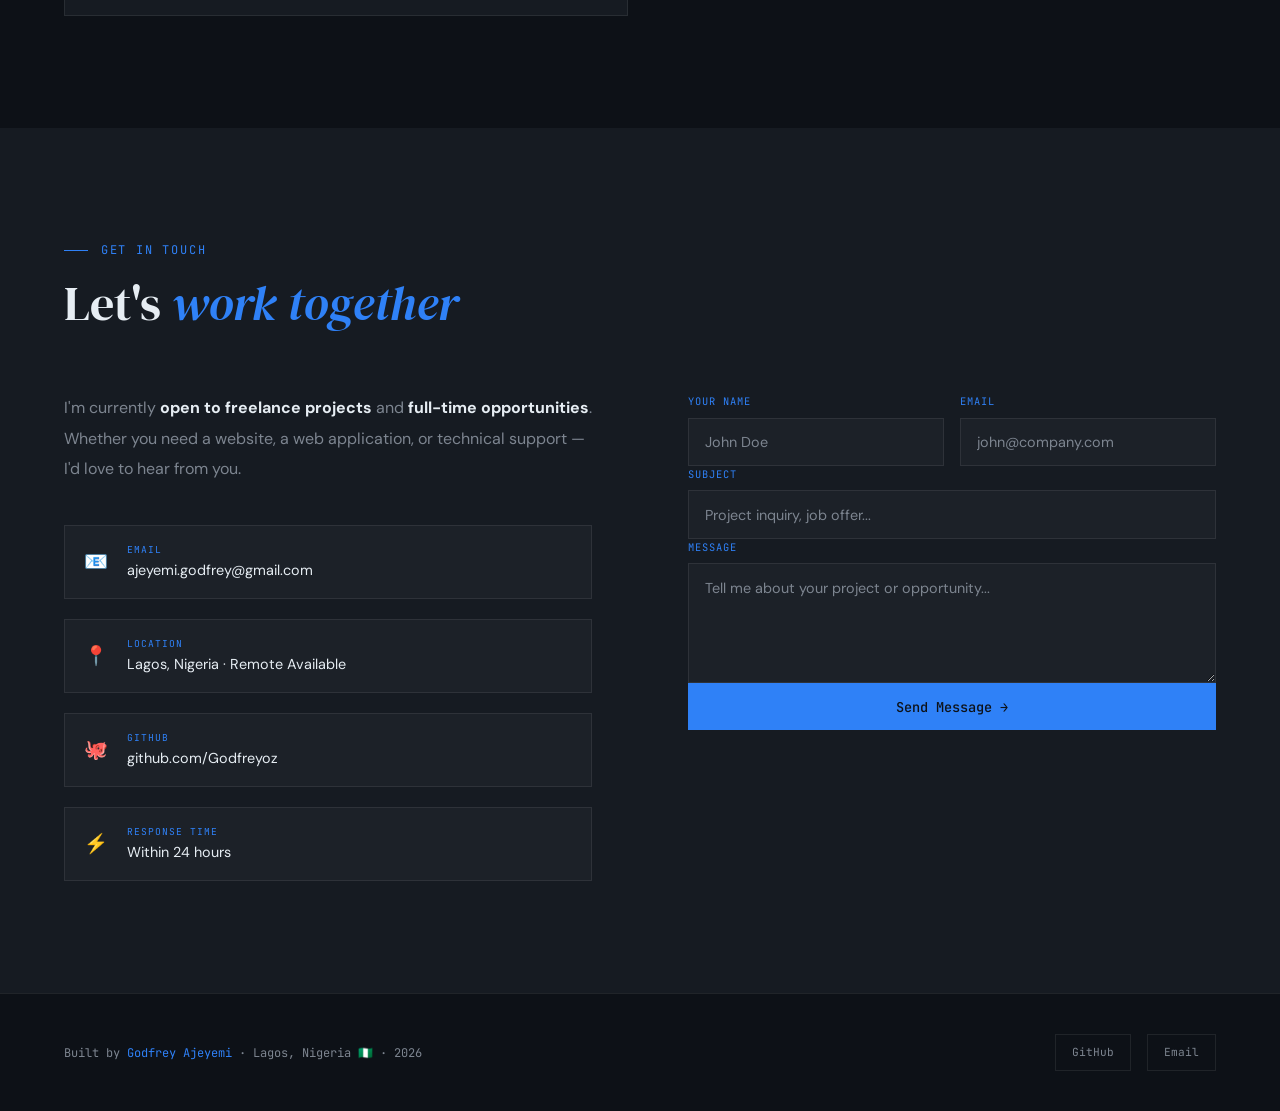
==== commit 3d7e1a15: "Fix email" ====
--- a/index.html
+++ b/index.html
@@ -73,6 +73,7 @@
   border: 1px solid var(--blue);
   padding: 0.5rem 1.2rem;
   transition: all 0.3s;
+  cursor: pointer;
 }
 .nav-hire:hover { background: var(--blue-dim); }
 
@@ -171,6 +172,20 @@
   display: inline-block;
 }
 .btn-secondary:hover { border-color: var(--blue); color: var(--blue); }
+.btn-cv {
+  font-family: var(--ff-mono);
+  font-size: 0.8rem;
+  color: var(--teal);
+  border: 1px solid rgba(57,211,83,0.4);
+  background: rgba(57,211,83,0.07);
+  padding: 0.9rem 2rem;
+  transition: all 0.3s;
+  display: inline-flex;
+  align-items: center;
+  gap: 0.5rem;
+  cursor: pointer;
+}
+.btn-cv:hover { background: rgba(57,211,83,0.15); border-color: var(--teal); transform: translateY(-2px); }
 .hero-stats {
   display: flex; gap: 3rem;
   margin-top: 5rem;
@@ -369,6 +384,9 @@
 }
 .timeline-company span { color: var(--teal); }
 .timeline-desc { color: var(--muted); font-size: 0.95rem; line-height: 1.8; }
+.timeline-bullets { color: var(--muted); font-size: 0.9rem; line-height: 1.8; padding-left: 0; list-style: none; margin-top: 0.5rem; }
+.timeline-bullets li { padding: 0.25rem 0; display: flex; align-items: flex-start; gap: 0.6rem; }
+.timeline-bullets li::before { content: '▸'; color: var(--blue); font-size: 0.7rem; margin-top: 0.35rem; flex-shrink: 0; }
 .timeline-tags { display: flex; flex-wrap: wrap; gap: 0.5rem; margin-top: 1rem; }
 .timeline-tag {
   font-family: var(--ff-mono);
@@ -584,7 +602,7 @@
 </head>
 <body>
 
-<div class="toast" id="toast" id="toastMsg"></div>
+<div class="toast" id="toast"></div>
 
 <!-- NAV -->
 <nav id="navbar">
@@ -616,6 +634,7 @@
       <a href="#projects" class="btn-primary">View My Work</a>
       <a href="#contact" class="btn-secondary">Get In Touch</a>
       <a href="https://github.com/Godfreyoz" target="_blank" class="btn-secondary">GitHub ↗</a>
+      <a href="Godfrey_Ajeyemi_CV.pdf" download="Godfrey_Ajeyemi_CV.pdf" class="btn-cv" id="cvBtn">⬇ Download CV</a>
     </div>
     <div class="hero-stats">
       <div>
@@ -640,9 +659,9 @@
   <h2 class="section-title">The person <em>behind the code</em></h2>
   <div class="about-grid">
     <div class="about-text">
-      <p>I'm a <strong>Full-Stack Developer and IT Specialist</strong> based in Lagos, Nigeria. I currently work at <strong>Regency Alliance Insurance Plc</strong>, where I manage their core insurance application, company website, and PostgreSQL database infrastructure.</p>
-      <p>I studied <strong>Computer Science</strong> at D.S. Adegbenro ICT Polytechnic and have been building for the web ever since — from Django backends to React frontends. I love turning complex problems into clean, simple solutions.</p>
-      <p>Outside of work, I'm constantly building — whether it's a <strong>restaurant website</strong>, a <strong>chat application</strong>, or an <strong>event ticketing system</strong>. I believe the best developers never stop shipping.</p>
+      <p>I'm a <strong>Full-Stack Developer and IT Specialist</strong> based in Lagos, Nigeria. I currently work at <strong>Regency Alliance Insurance Plc</strong>, where I built and manage AssetVerify — a production platform handling field inspections across all 36 Nigerian states.</p>
+      <p>I studied <strong>Computer Science</strong> at D.S. Adegbenro ICT Polytechnic and have been building for the web ever since — from Django backends and REST APIs to React frontends. I love turning complex problems into clean, simple solutions.</p>
+      <p>Outside of work, I'm constantly building — whether it's integrating <strong>AI into business workflows</strong>, building <strong>real-time applications</strong>, or crafting polished user interfaces. I believe the best developers never stop shipping.</p>
       <div class="about-tags">
         <span class="about-tag">Open to Freelance</span>
         <span class="about-tag">Remote-Friendly</span>
@@ -655,7 +674,7 @@
         <div class="about-card-icon">🏢</div>
         <div>
           <div class="about-card-label">Current Role</div>
-          <div class="about-card-value">IT Specialist & Developer</div>
+          <div class="about-card-value">Software Developer & IT Specialist</div>
           <div class="about-card-sub">Regency Alliance Insurance Plc</div>
         </div>
       </div>
@@ -679,7 +698,7 @@
         <div class="about-card-icon">📧</div>
         <div>
           <div class="about-card-label">Email</div>
-          <div class="about-card-value" id="aboutEmail">ajeyemi.godfrey@gmail.com</div>
+          <div class="about-card-value" id="aboutEmail"></div>
           <div class="about-card-sub">Usually replies within 24 hours</div>
         </div>
       </div>
@@ -709,21 +728,23 @@
       <div class="skill-card-title">Backend</div>
       <ul class="skill-list">
         <li><strong>Python</strong> — Core language</li>
-        <li><strong>Django</strong> — Web framework</li>
-        <li><strong>REST APIs</strong> — Design & integration</li>
+        <li><strong>Django & DRF</strong> — Web framework & APIs</li>
         <li><strong>PostgreSQL</strong> — Database management</li>
-        <li><strong>WordPress</strong> — CMS development</li>
+        <li><strong>Supabase</strong> — Cloud database</li>
+        <li><strong>Groq AI</strong> — AI integration (llama-3.3)</li>
+        <li><strong>Node.js</strong> — Server-side JS</li>
       </ul>
     </div>
     <div class="skill-card">
       <div class="skill-card-icon">🛠️</div>
-      <div class="skill-card-title">Tools & Other</div>
+      <div class="skill-card-title">DevOps & Tools</div>
       <ul class="skill-list">
         <li><strong>Git & GitHub</strong> — Version control</li>
-        <li><strong>Netlify</strong> — Deployment & hosting</li>
-        <li><strong>VS Code</strong> — Primary editor</li>
-        <li><strong>Project Management</strong> — Team coordination</li>
-        <li><strong>Microsoft Office</strong> — Documentation</li>
+        <li><strong>Render / Railway</strong> — Deployment</li>
+        <li><strong>Linux</strong> — Server administration</li>
+        <li><strong>Docker</strong> — Containerisation</li>
+        <li><strong>Network Security</strong> — IT infrastructure</li>
+        <li><strong>Cloudinary</strong> — Media management</li>
       </ul>
     </div>
   </div>
@@ -737,31 +758,38 @@
     <div class="timeline-item">
       <div class="timeline-dot"></div>
       <div class="timeline-date">2024 — Present</div>
-      <div class="timeline-role">IT Specialist & Developer</div>
+      <div class="timeline-role">Software Developer & IT Specialist</div>
       <div class="timeline-company">Regency Alliance Insurance Plc <span>· Lagos, Nigeria</span></div>
-      <div class="timeline-desc">
-        Manage and maintain the company's core insurance package application, ensuring 99.9% uptime. Oversee and optimise the PostgreSQL database infrastructure. Maintain and update the company website, implementing new features and improvements. Provide technical support and IT infrastructure management across the organisation.
-      </div>
+      <ul class="timeline-bullets">
+        <li>Built and deployed AssetVerify — a full-stack asset inspection platform used across all 36 Nigerian states</li>
+        <li>Developed REST APIs with Django and PostgreSQL managing 1,500+ collateral assets and field agent workflows</li>
+        <li>Integrated Groq AI (llama-3.3-70b) to auto-enhance field reports into formal insurance documents</li>
+        <li>Implemented role-based access control, approval workflows, and automated PDF & bulk ZIP generation</li>
+        <li>Manage IT infrastructure including network administration, server security, and hardware maintenance</li>
+      </ul>
       <div class="timeline-tags">
+        <span class="timeline-tag">Python</span>
+        <span class="timeline-tag">Django</span>
         <span class="timeline-tag">PostgreSQL</span>
-        <span class="timeline-tag">Python</span>
-        <span class="timeline-tag">Web Development</span>
-        <span class="timeline-tag">IT Support</span>
-        <span class="timeline-tag">Database Admin</span>
+        <span class="timeline-tag">Groq AI</span>
+        <span class="timeline-tag">REST APIs</span>
+        <span class="timeline-tag">IT Infrastructure</span>
       </div>
     </div>
     <div class="timeline-item">
       <div class="timeline-dot"></div>
       <div class="timeline-date">2023 — 2024</div>
-      <div class="timeline-role">IT Specialist (NYSC)</div>
-      <div class="timeline-company">National Youth Service Corps <span>· Nigeria</span></div>
-      <div class="timeline-desc">
-        Completed mandatory national service as an IT Specialist. Provided technical support, assisted with digital infrastructure, and contributed to web development projects during the service year.
-      </div>
+      <div class="timeline-role">Data Officer</div>
+      <div class="timeline-company">INEC — Independent National Electoral Commission <span>· Nigeria</span></div>
+      <ul class="timeline-bullets">
+        <li>Managed and processed electoral data with high accuracy and data integrity standards</li>
+        <li>Generated statistical reports and coordinated data entry and quality control across multiple teams</li>
+        <li>Operated data management systems to support national electoral decision-making</li>
+      </ul>
       <div class="timeline-tags">
-        <span class="timeline-tag">IT Support</span>
-        <span class="timeline-tag">Web Development</span>
-        <span class="timeline-tag">Technical Training</span>
+        <span class="timeline-tag">Data Management</span>
+        <span class="timeline-tag">Statistical Reporting</span>
+        <span class="timeline-tag">Quality Control</span>
       </div>
     </div>
   </div>
@@ -788,7 +816,7 @@
           <div class="contact-item-icon">📧</div>
           <div>
             <div class="contact-item-label">Email</div>
-            <div class="contact-item-value" id="contactEmail">ajeyemi.godfrey@gmail.com</div>
+            <div class="contact-item-value" id="contactEmail"></div>
           </div>
         </div>
         <div class="contact-item">
@@ -854,22 +882,52 @@
 <script>
 (function() {
 
-  // DEFAULT PROJECTS — pre-loaded data
+  // ─── EMAIL — built entirely in JS so Netlify cannot obfuscate it ───
+  var e = 'ajeyemi' + '.' + 'godfrey' + '@' + 'gmail' + '.' + 'com';
+
+  // Hire Me button
+  var hireBtn = document.getElementById('hireBtn');
+  if (hireBtn) hireBtn.href = 'mailto:' + e;
+
+  // Footer email button
+  var footerEmail = document.getElementById('footerEmail');
+  if (footerEmail) footerEmail.href = 'mailto:' + e;
+
+  // About card email text
+  var aboutEmail = document.getElementById('aboutEmail');
+  if (aboutEmail) aboutEmail.textContent = e;
+
+  // Contact section email text
+  var contactEmail = document.getElementById('contactEmail');
+  if (contactEmail) contactEmail.textContent = e;
+
+
+  // ─── DEFAULT PROJECTS ───────────────────────────────────────────────
   var DEFAULT_PROJECTS = [
     {
       id: 1,
+      name: "AssetVerify",
+      desc: "Production-ready full-stack asset inspection platform deployed at Regency Alliance Insurance Plc. Manages 1,500+ collateral assets across all 36 Nigerian states. Features role-based auth, AI-enhanced reports via Groq (llama-3.3-70b), automated PDF generation, bulk ZIP export, and mobile-responsive UI.",
+      tags: ["Python", "Django", "PostgreSQL", "Groq AI", "Cloudinary", "Render"],
+      github: "https://github.com/Godfreyoz/assetverify",
+      live: "https://assetverify.onrender.com",
+      icon: "🏦",
+      featured: true
+    },
+    {
+      id: 2,
       name: "NOIR Lagos",
       desc: "A dark luxury restaurant website with a fully functional cart system, payment flow (Card, Bank Transfer, USSD), table reservation, interactive menu tabs, and localStorage persistence. Built entirely with vanilla HTML, CSS and JavaScript.",
       tags: ["HTML5", "CSS3", "JavaScript", "LocalStorage", "Netlify"],
       github: "https://github.com/Godfreyoz/noir-lagos",
       live: "https://69ad602b177d675c8c0acd93--thunderous-sherbet-51b60c.netlify.app/",
       icon: "🍽️",
-      featured: true
+      featured: false
     },
     {
-      id: 2,
+      id: 3,
       name: "Django Chat App",
-      desc: "A real-time chat application built with Python and Django. Features user authentication, chat rooms, and live messaging functionality.",
+      desc: "A real-time chat application built with Python and Django. Features user authentication, chat rooms, and live messaging functionality using WebSockets.",
       tags: ["Python", "Django", "WebSockets", "PostgreSQL"],
       github: "https://github.com/Godfreyoz/djangochat",
       live: "",
@@ -877,19 +935,9 @@
       featured: false
     },
     {
-      id: 3,
-      name: "Python Chatbot",
-      desc: "An intelligent chatbot built with Python and Django. Processes natural language input and provides automated responses for customer interactions.",
-      tags: ["Python", "Django", "NLP", "REST API"],
-      github: "https://github.com/Godfreyoz/my_chatbot",
-      live: "",
-      icon: "🤖",
-      featured: false
-    },
-    {
       id: 4,
       name: "Event Ticketing System",
-      desc: "A full event management and ticketing platform. Users can create events, purchase tickets, and manage bookings through a clean Django-powered interface.",
+      desc: "A full event management and ticketing platform. Users can create events, purchase tickets, and manage bookings through a clean Django-powered interface with payment integration.",
       tags: ["Python", "Django", "PostgreSQL", "Payments"],
       github: "https://github.com/Godfreyoz/event_ticketing",
       live: "",
@@ -898,7 +946,7 @@
     }
   ];
 
-  // Load projects — use localStorage if available, otherwise defaults
+  // ─── STORAGE ────────────────────────────────────────────────────────
   function getProjects() {
     try {
       var saved = localStorage.getItem('godfrey_projects');
@@ -906,11 +954,11 @@
         var parsed = JSON.parse(saved);
         if (parsed && parsed.length > 0) return parsed;
       }
-    } catch (e) {}
+    } catch (err) {}
     return DEFAULT_PROJECTS;
   }
 
-  // Render all projects into the grid
+  // ─── RENDER PROJECTS ────────────────────────────────────────────────
   function renderProjects() {
     var grid = document.getElementById('projectsGrid');
     if (!grid) return;
@@ -923,14 +971,14 @@
         tagsHtml += '<span class="project-tag">' + p.tags[t] + '</span>';
       }
       var linksHtml = '';
-      if (p.live) linksHtml += '<a href="' + p.live + '" target="_blank" class="project-link">Live Demo</a>';
-      if (p.github) linksHtml += '<a href="' + p.github + '" target="_blank" class="project-link">GitHub</a>';
+      if (p.live) linksHtml += '<a href="' + p.live + '" target="_blank" class="project-link">Live Demo ↗</a>';
+      if (p.github) linksHtml += '<a href="' + p.github + '" target="_blank" class="project-link">GitHub ↗</a>';
 
       if (p.featured) {
         html += '<div class="project-card featured">';
         html += '<div class="project-featured-visual"><div class="big-icon">' + p.icon + '</div><span>Live Project</span></div>';
         html += '<div class="project-body">';
-        html += '<span class="featured-badge">Featured</span>';
+        html += '<span class="featured-badge">⭐ Featured</span>';
         html += '<div class="project-name">' + p.name + '</div>';
         html += '<div class="project-desc">' + p.desc + '</div>';
         html += '<div class="project-tags">' + tagsHtml + '</div>';
@@ -951,18 +999,9 @@
     grid.innerHTML = html;
   }
 
-
-  // Build email links at runtime (prevents obfuscation)
-  var em = ['ajeyemi','.godfrey','@gmail','.com'].join('');
-  var hireBtn = document.getElementById('hireBtn');
-  if (hireBtn) hireBtn.href = 'mailto:' + em;
-  var footerEmail = document.getElementById('footerEmail');
-  if (footerEmail) footerEmail.href = 'mailto:' + em;
-
-  // Run on load
   renderProjects();
 
-  // NAVBAR
+  // ─── NAVBAR SCROLL ──────────────────────────────────────────────────
   window.addEventListener('scroll', function() {
     var nav = document.getElementById('navbar');
     if (!nav) return;
@@ -970,17 +1009,15 @@
     else nav.classList.remove('scrolled');
   });
 
-  // TYPEWRITER
+  // ─── TYPEWRITER ─────────────────────────────────────────────────────
   var titles = [
     'Full-Stack Developer',
     'Django & Python Engineer',
     'React & Next.js Developer',
-    'IT Specialist',
+    'AI Integration Specialist',
     'Available for Hire'
   ];
-  var titleIdx = 0;
-  var charIdx = 0;
-  var deleting = false;
+  var titleIdx = 0, charIdx = 0, deleting = false;
   var el = document.getElementById('typed-text');
 
   function type() {
@@ -1009,7 +1046,7 @@
   }
   setTimeout(type, 800);
 
-  // TOAST
+  // ─── TOAST ──────────────────────────────────────────────────────────
   function showToast(msg) {
     var t = document.getElementById('toast');
     if (!t) return;
@@ -1018,14 +1055,7 @@
     setTimeout(function() { t.classList.remove('show'); }, 3000);
   }
 
-  // FORM
-  window.submitForm = function(e) {
-    e.preventDefault();
-    showToast('Message sent! I will get back to you within 24 hours.');
-    e.target.reset();
-  };
-
 })();
 </script>
 </body>
-</html>
+</html>
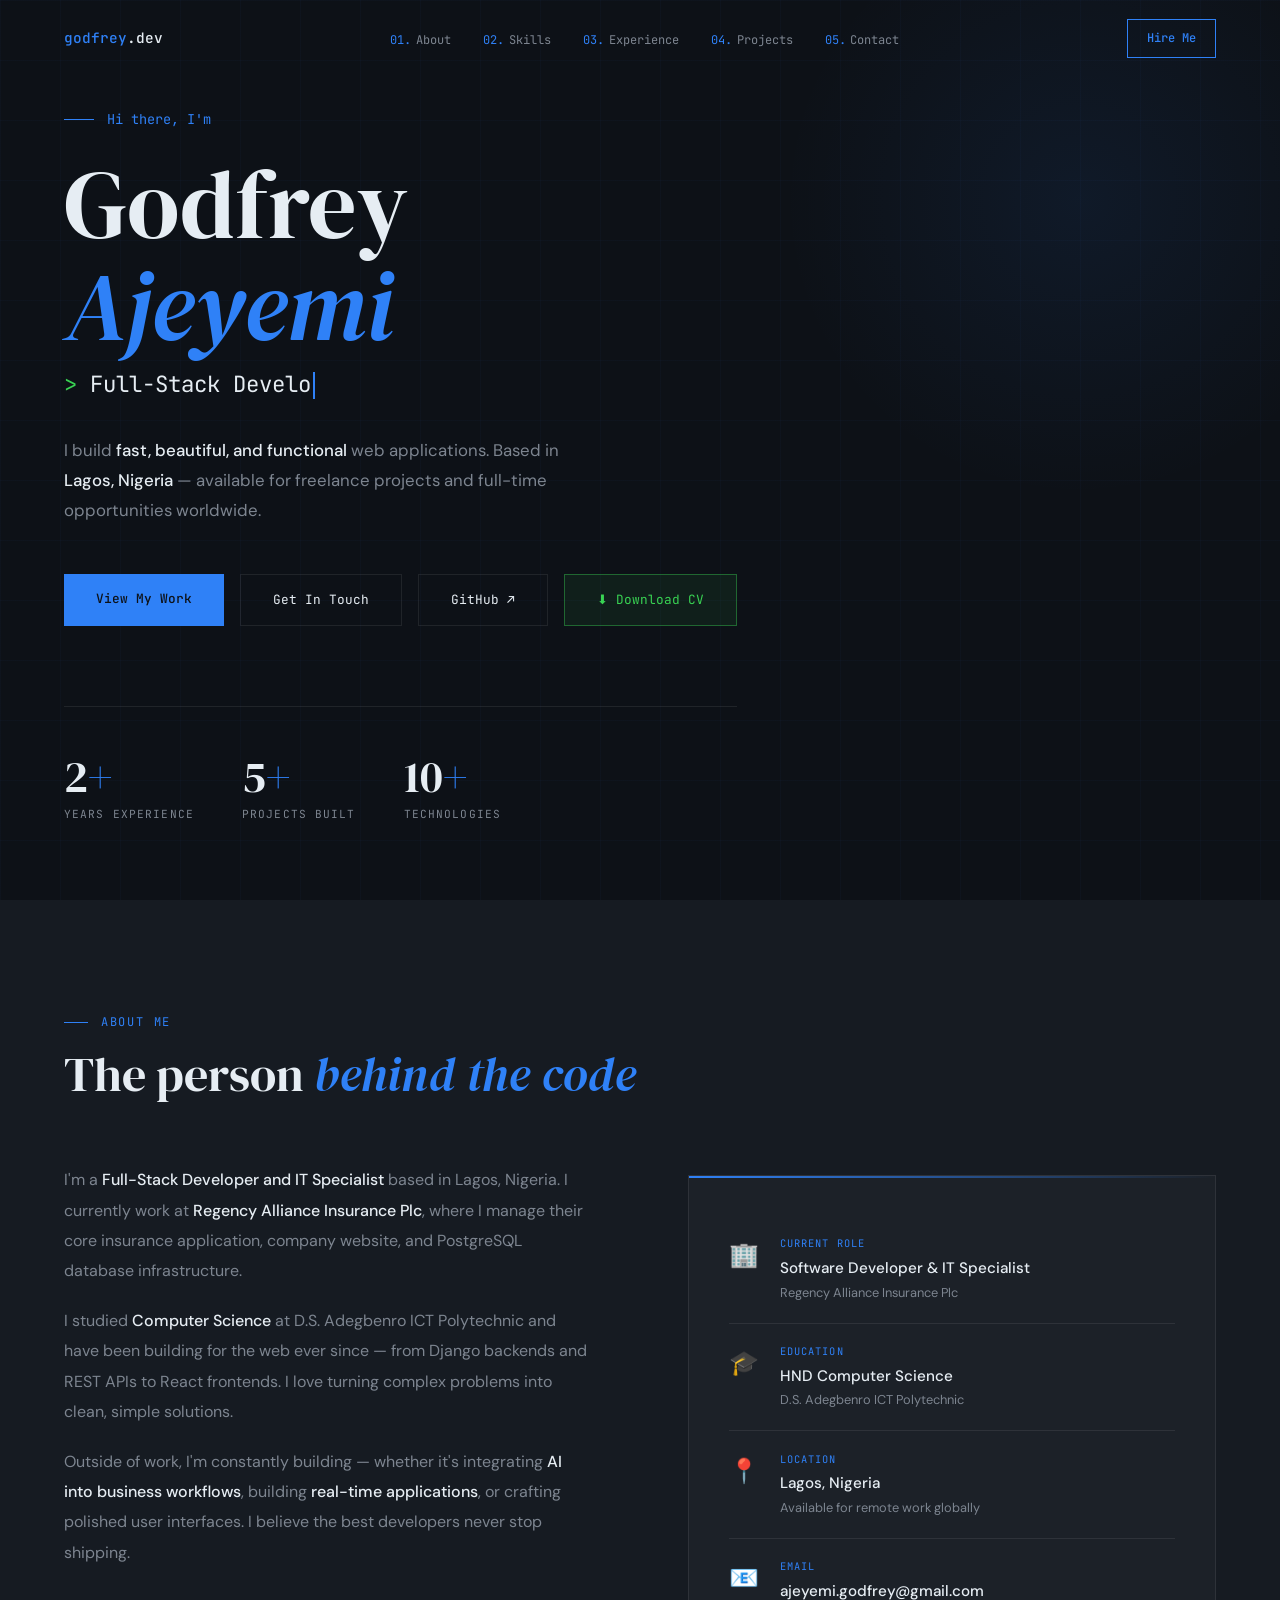
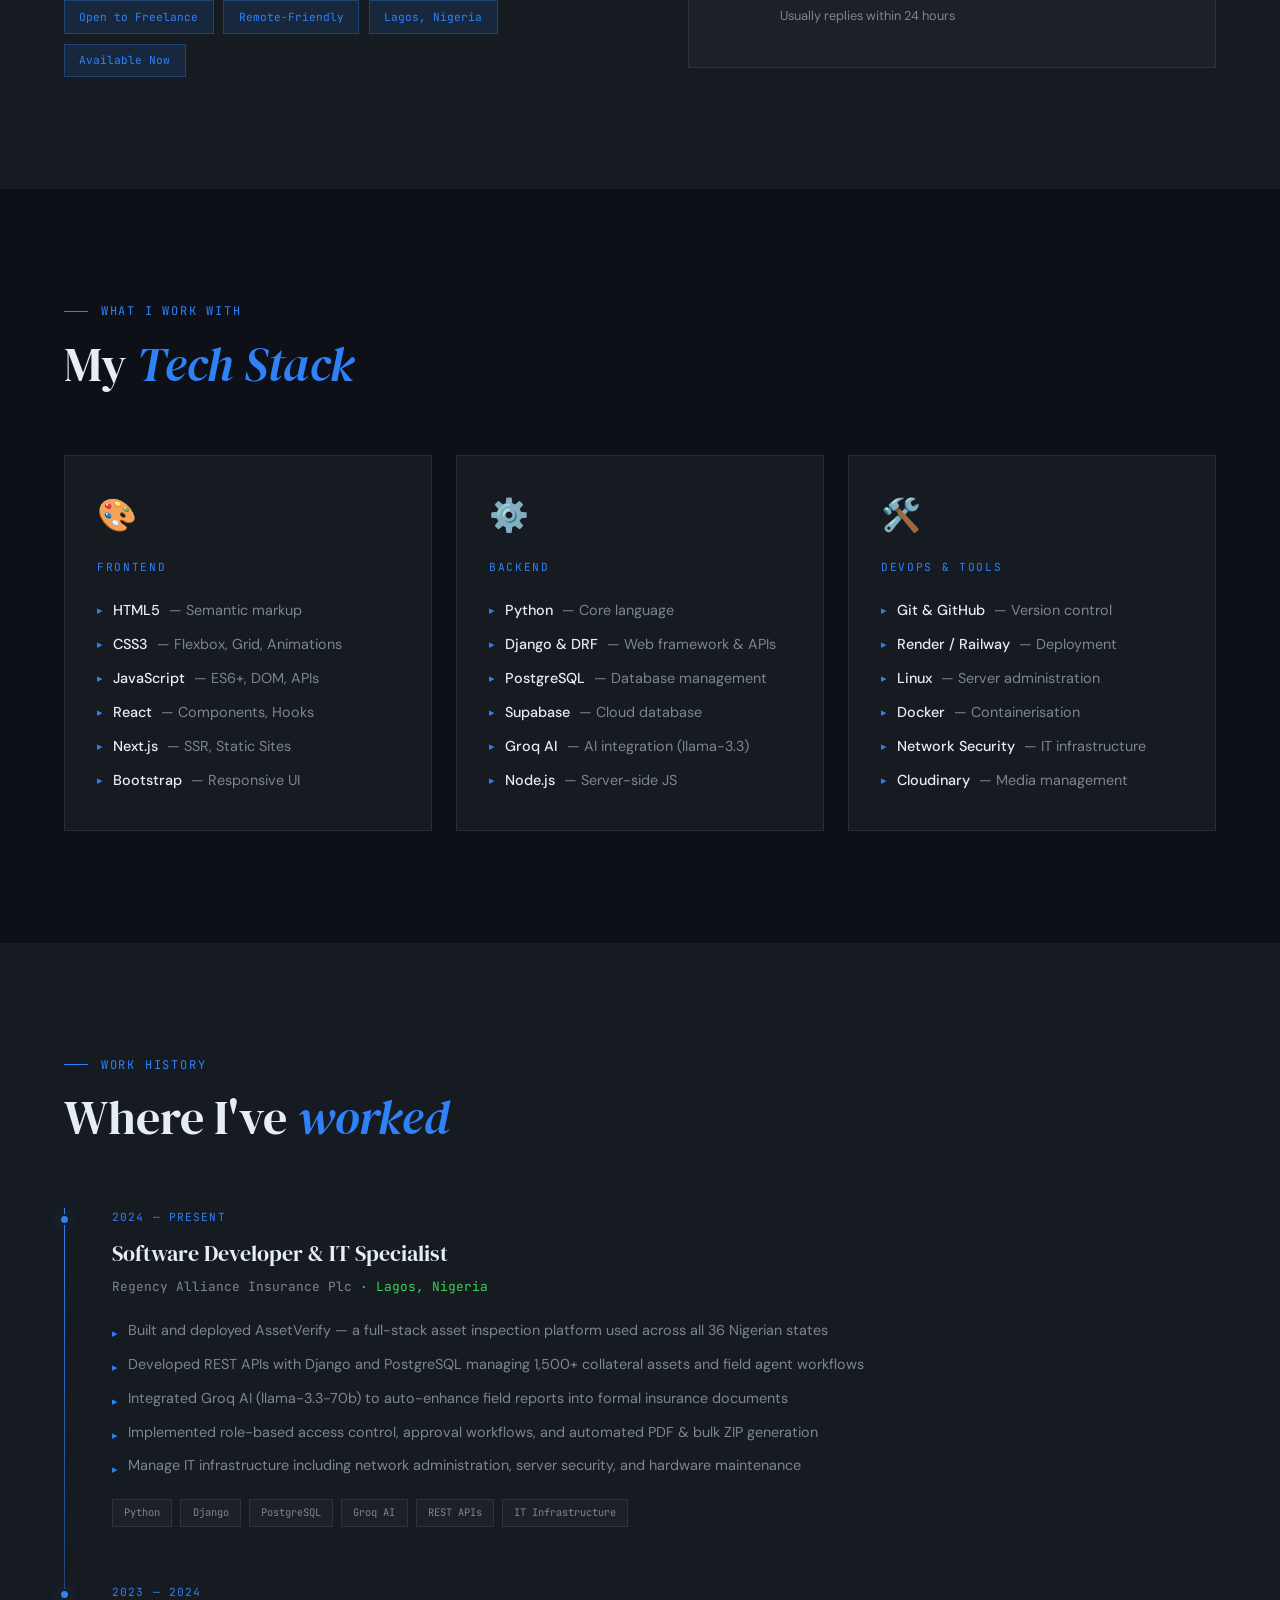
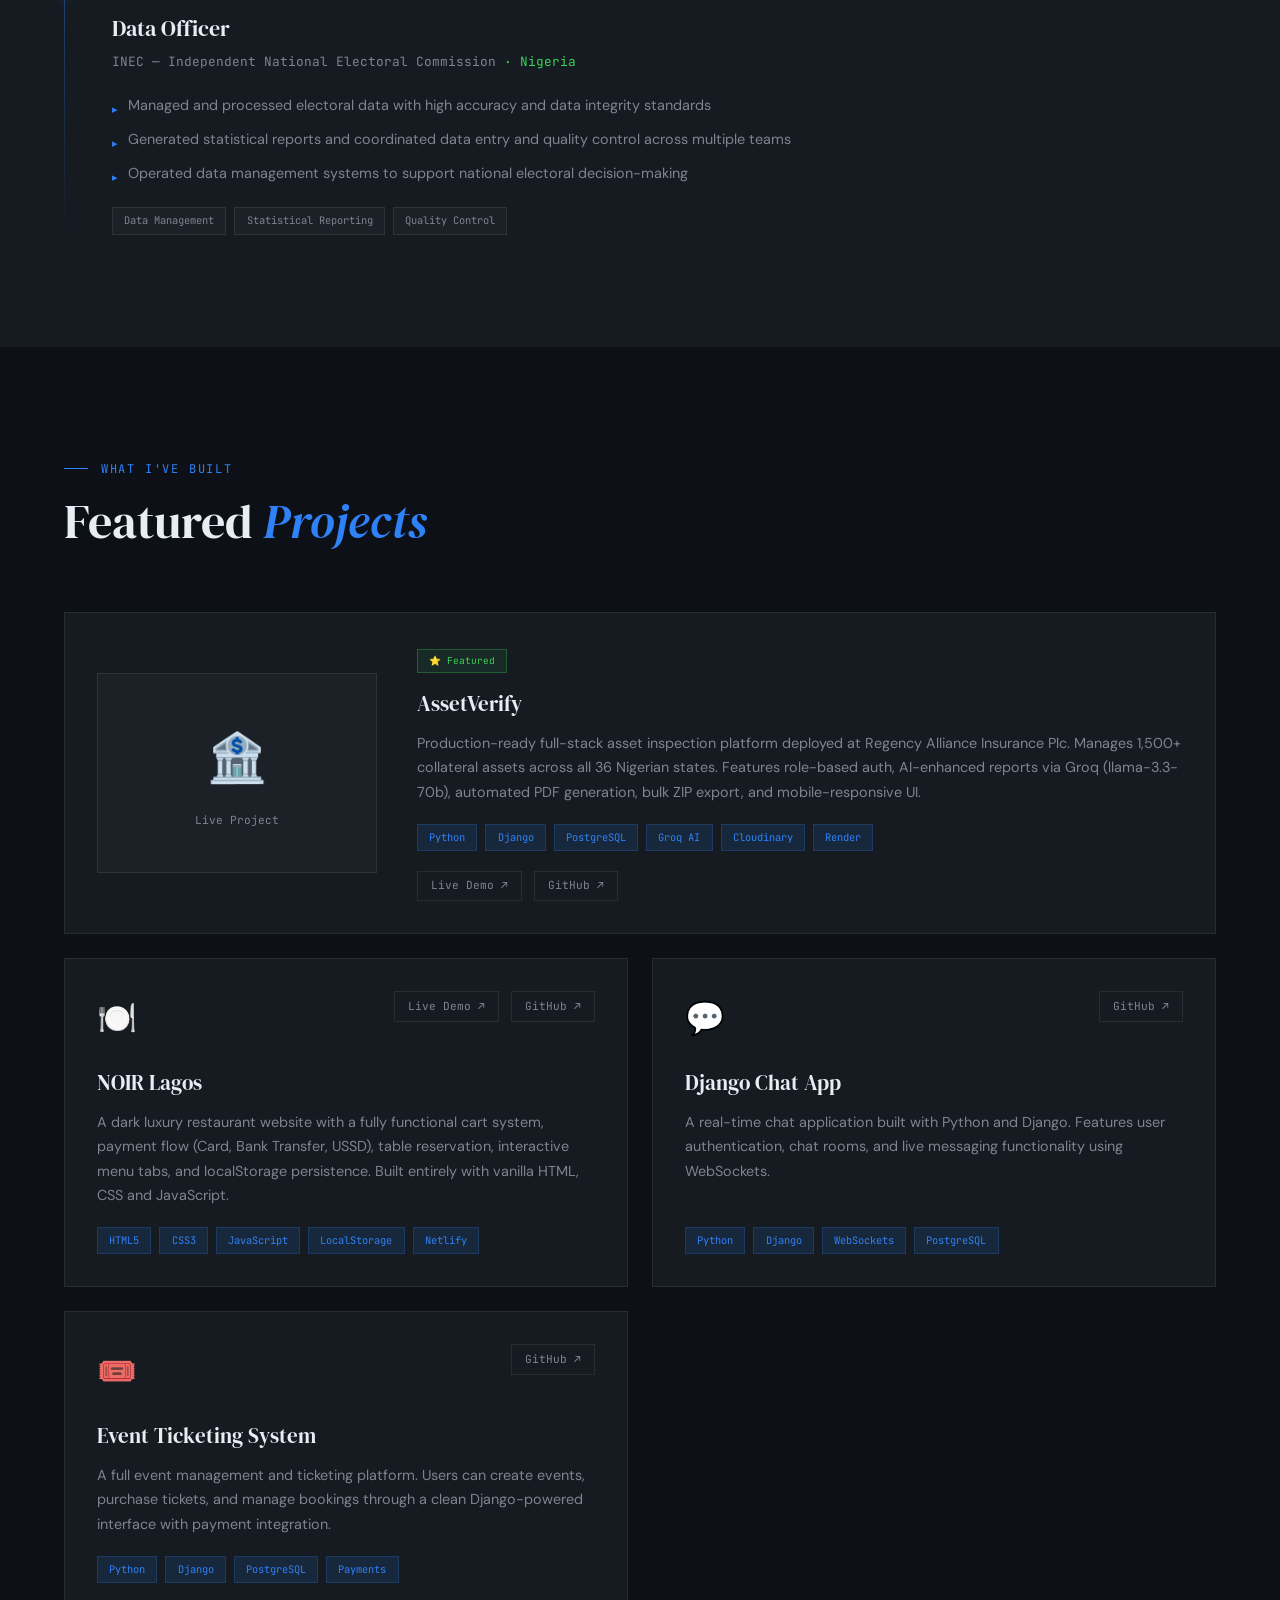
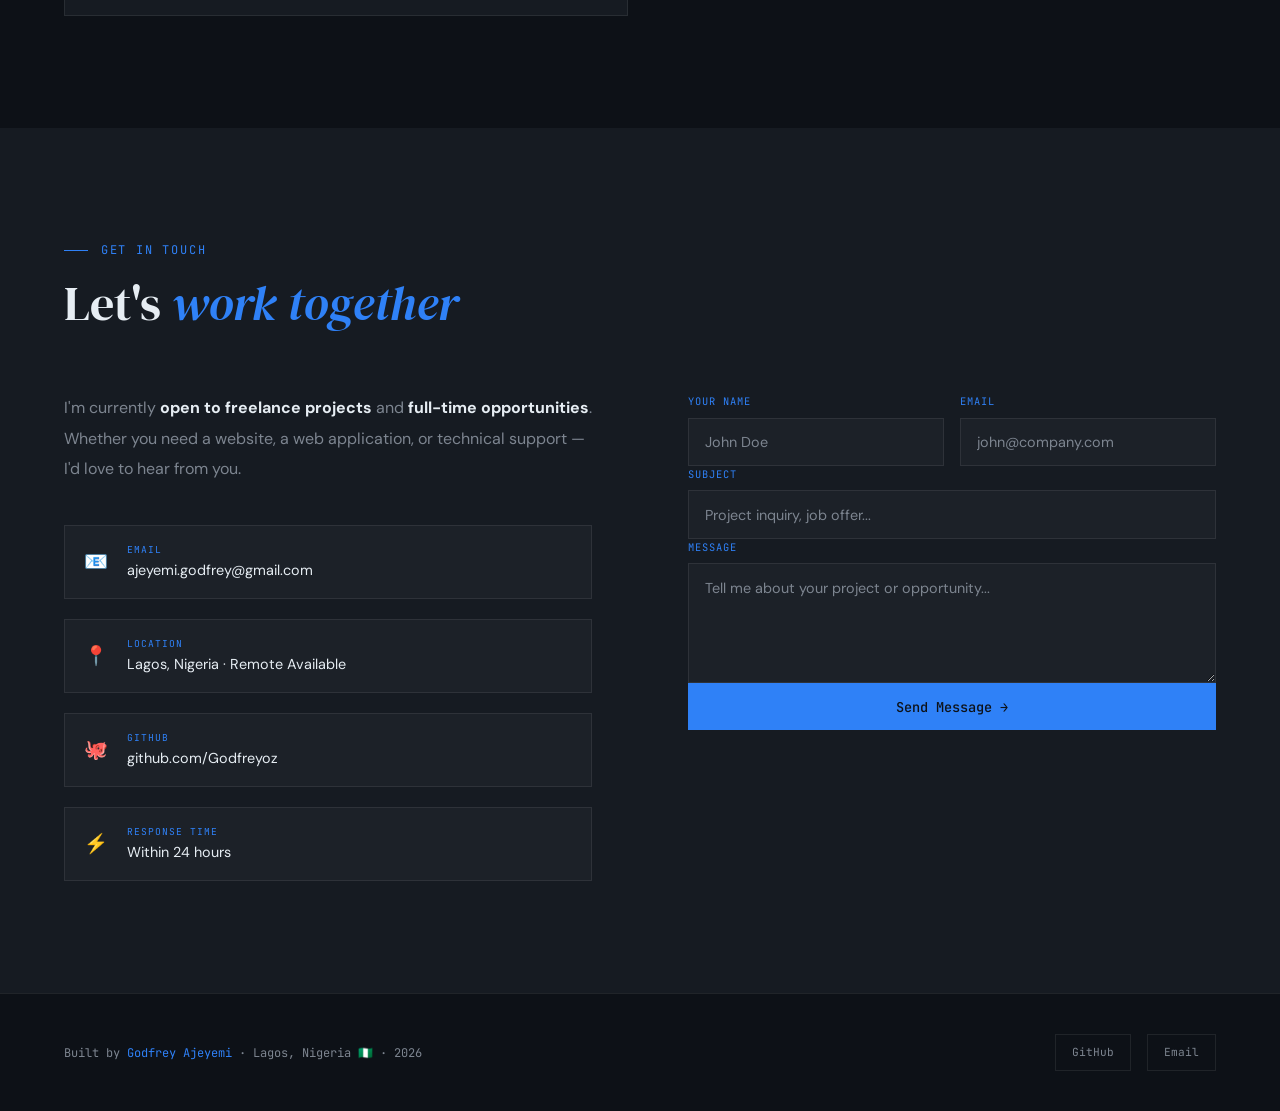
==== commit 8d7776d1: "Updating about me" ====
--- a/index.html
+++ b/index.html
@@ -659,7 +659,7 @@
   <h2 class="section-title">The person <em>behind the code</em></h2>
   <div class="about-grid">
     <div class="about-text">
-      <p>I'm a <strong>Full-Stack Developer and IT Specialist</strong> based in Lagos, Nigeria. I currently work at <strong>Regency Alliance Insurance Plc</strong>, where I built and manage AssetVerify — a production platform handling field inspections across all 36 Nigerian states.</p>
+      <p>I'm a <strong>Full-Stack Developer and IT Specialist</strong> based in Lagos, Nigeria. I currently work at <strong>Regency Alliance Insurance Plc</strong>, where I manage their core insurance application, company website, and PostgreSQL database infrastructure.</p>
       <p>I studied <strong>Computer Science</strong> at D.S. Adegbenro ICT Polytechnic and have been building for the web ever since — from Django backends and REST APIs to React frontends. I love turning complex problems into clean, simple solutions.</p>
       <p>Outside of work, I'm constantly building — whether it's integrating <strong>AI into business workflows</strong>, building <strong>real-time applications</strong>, or crafting polished user interfaces. I believe the best developers never stop shipping.</p>
       <div class="about-tags">
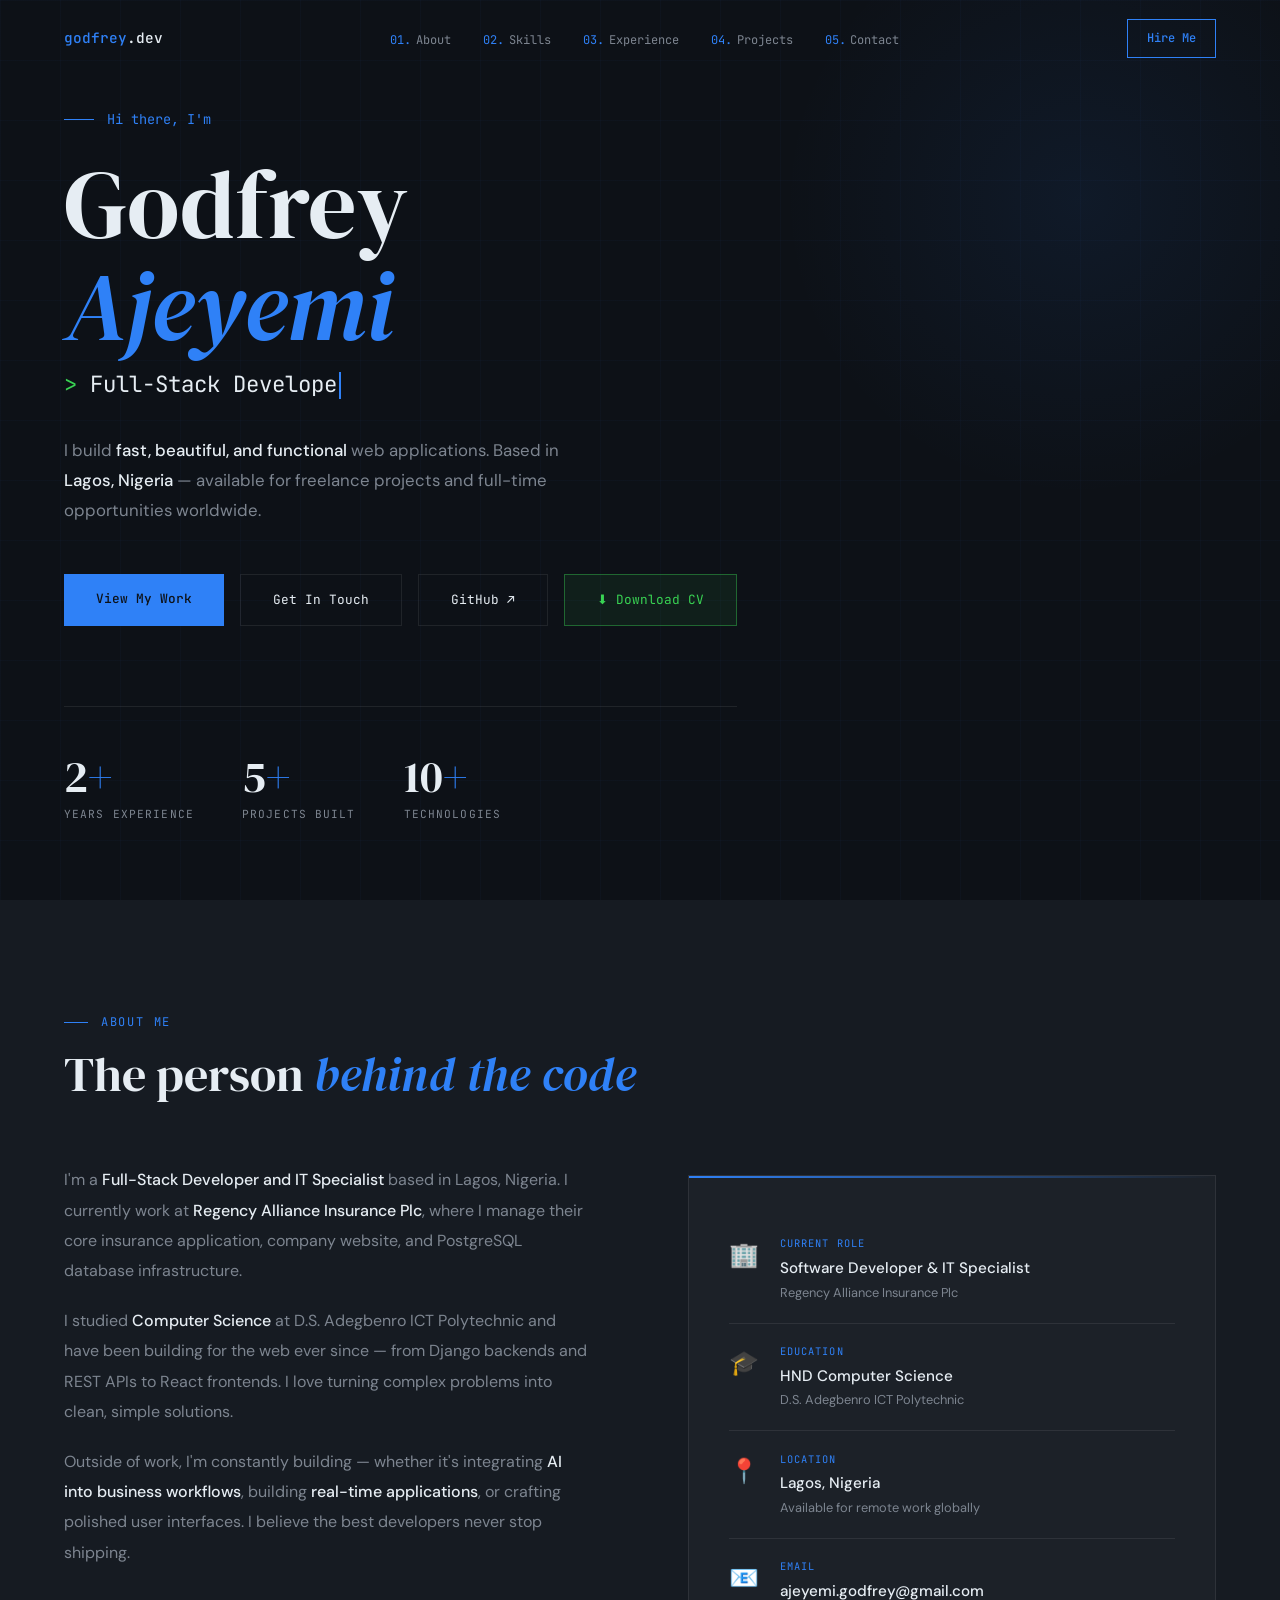
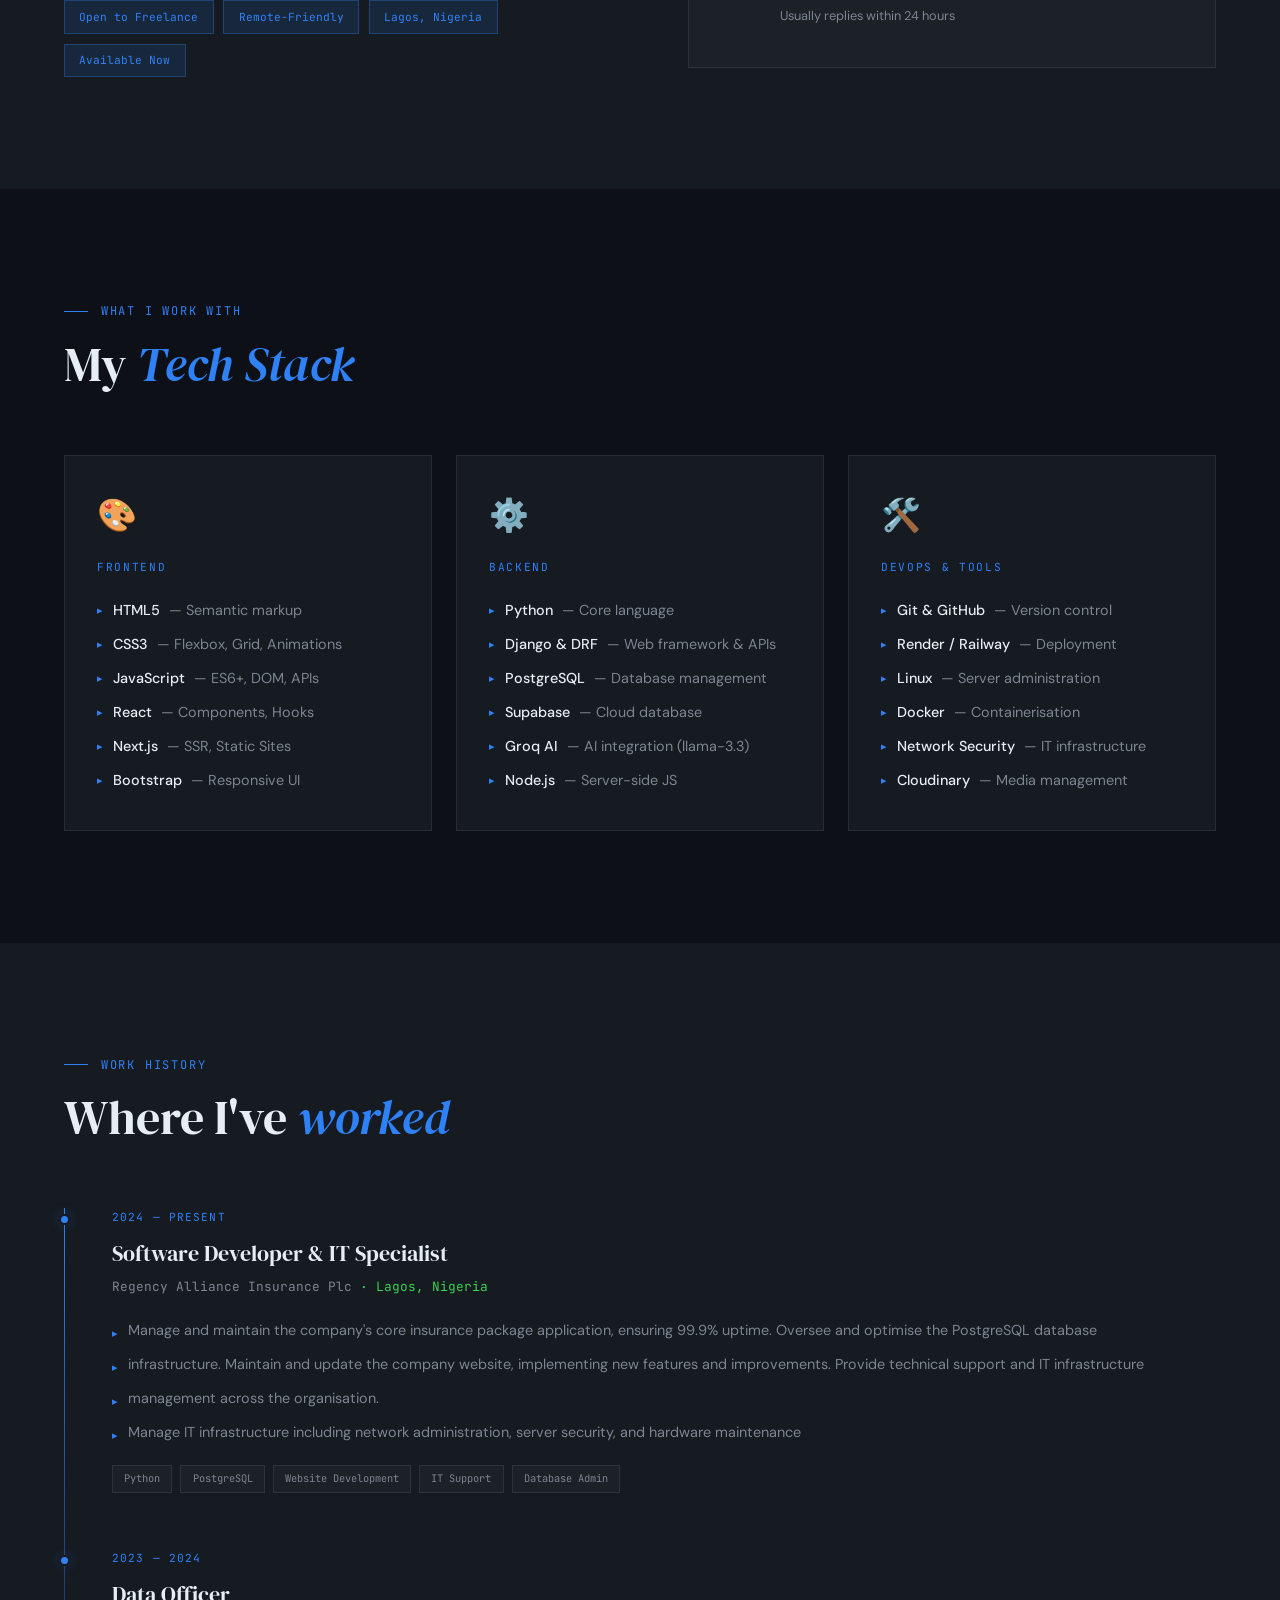
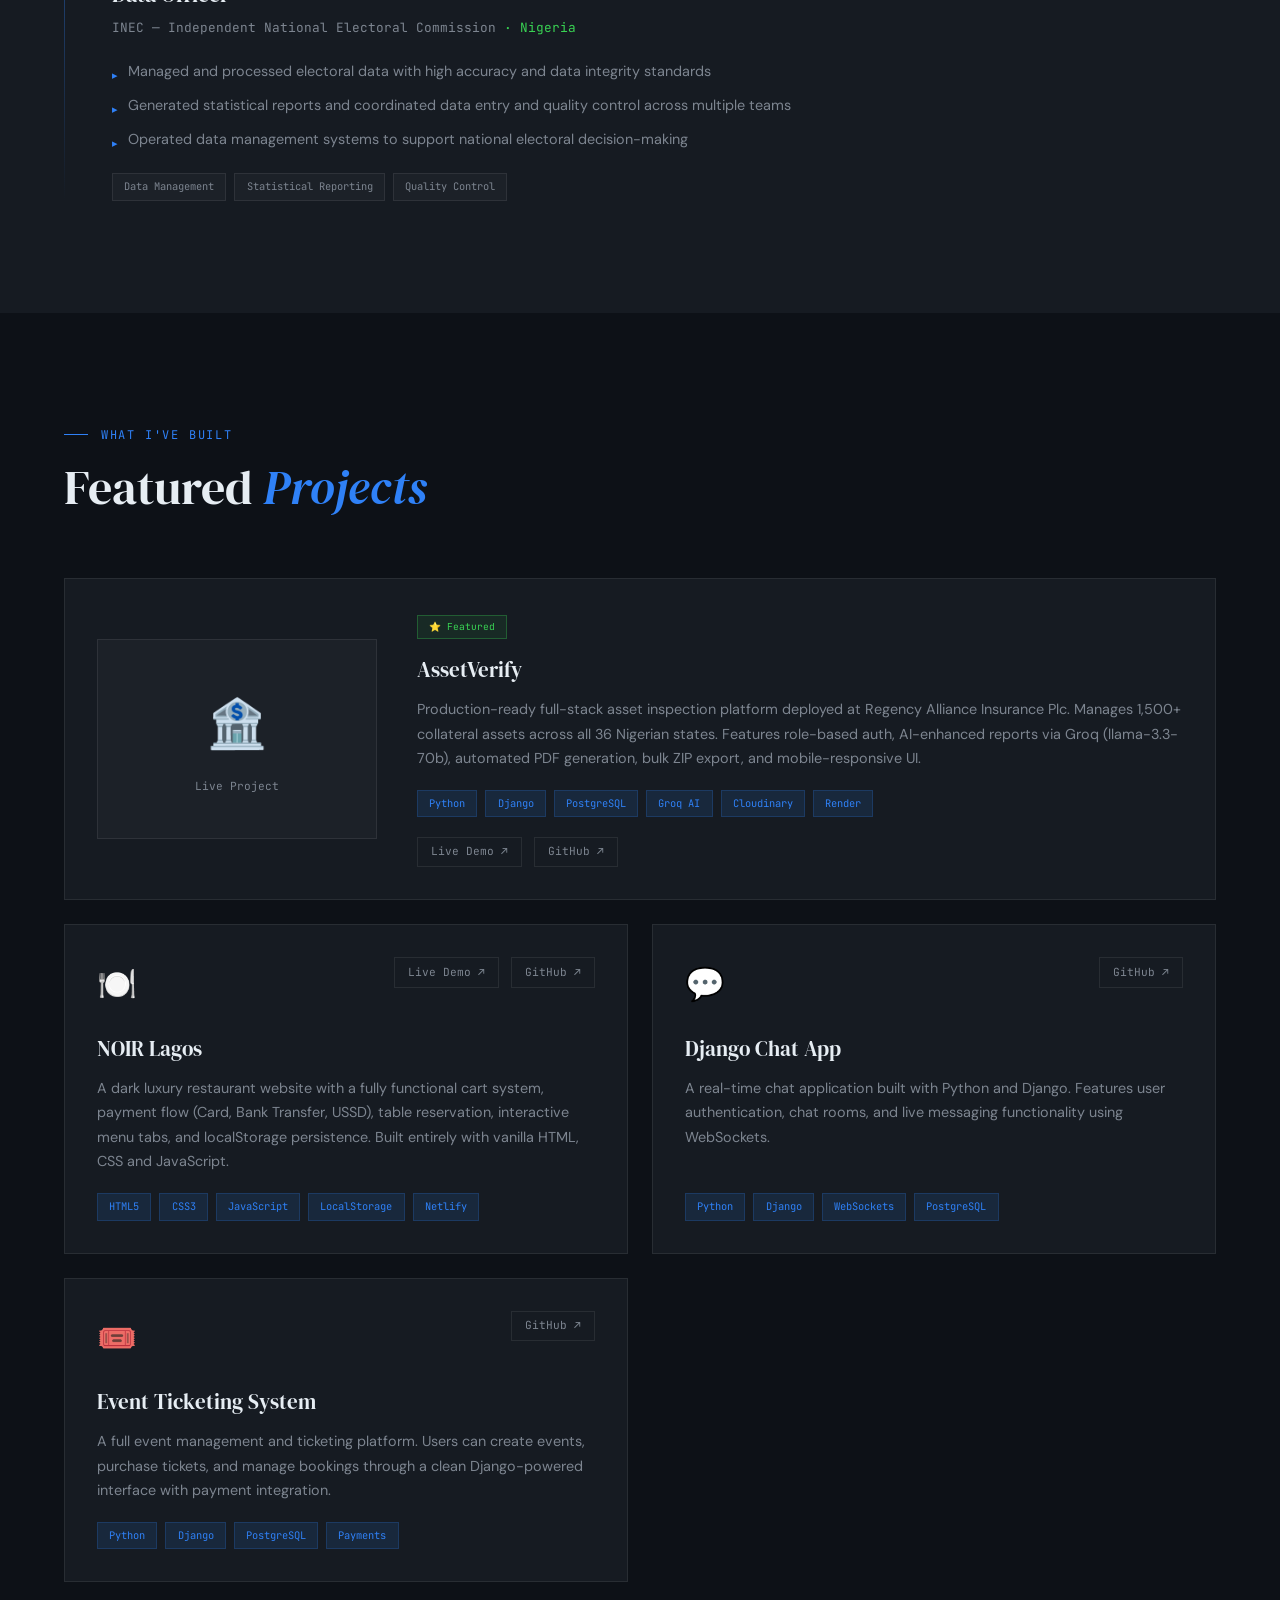
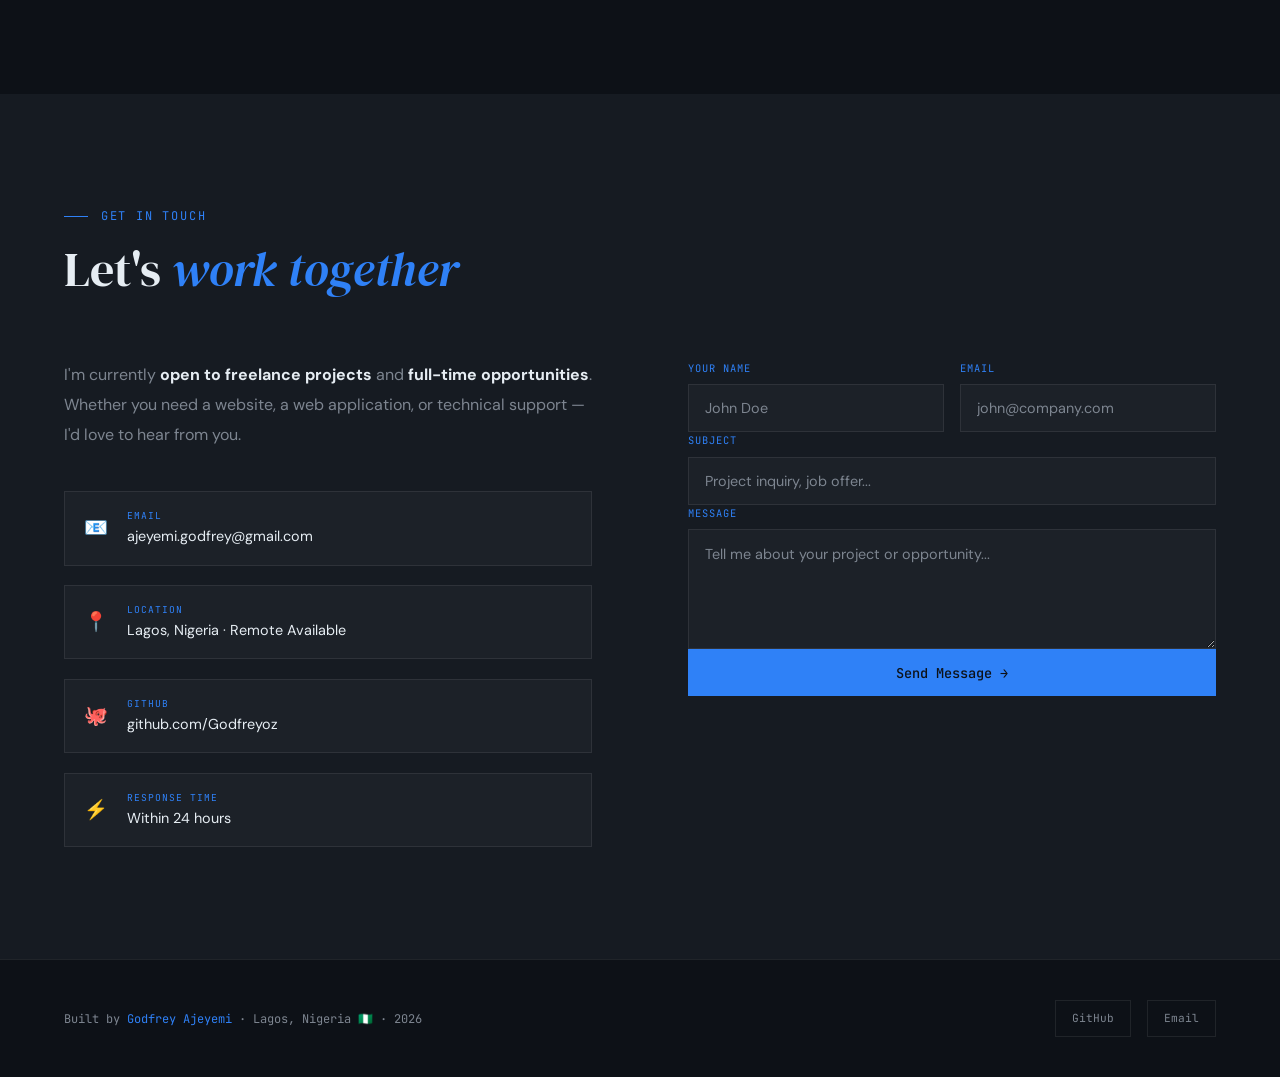
==== commit b04d574c: "Added CV link" ====
--- a/index.html
+++ b/index.html
@@ -761,19 +761,17 @@
       <div class="timeline-role">Software Developer & IT Specialist</div>
       <div class="timeline-company">Regency Alliance Insurance Plc <span>· Lagos, Nigeria</span></div>
       <ul class="timeline-bullets">
-        <li>Built and deployed AssetVerify — a full-stack asset inspection platform used across all 36 Nigerian states</li>
-        <li>Developed REST APIs with Django and PostgreSQL managing 1,500+ collateral assets and field agent workflows</li>
-        <li>Integrated Groq AI (llama-3.3-70b) to auto-enhance field reports into formal insurance documents</li>
-        <li>Implemented role-based access control, approval workflows, and automated PDF & bulk ZIP generation</li>
+        <li>Manage and maintain the company's core insurance package application, ensuring 99.9% uptime. Oversee and optimise the PostgreSQL database</li>
+        <li>infrastructure. Maintain and update the company website, implementing new features and improvements. Provide technical support and IT infrastructure</li>
+        <li>management across the organisation.</li>
         <li>Manage IT infrastructure including network administration, server security, and hardware maintenance</li>
       </ul>
       <div class="timeline-tags">
         <span class="timeline-tag">Python</span>
-        <span class="timeline-tag">Django</span>
         <span class="timeline-tag">PostgreSQL</span>
-        <span class="timeline-tag">Groq AI</span>
-        <span class="timeline-tag">REST APIs</span>
-        <span class="timeline-tag">IT Infrastructure</span>
+        <span class="timeline-tag">Website Development</span>
+        <span class="timeline-tag">IT Support</span>
+        <span class="timeline-tag">Database Admin</span>
       </div>
     </div>
     <div class="timeline-item">
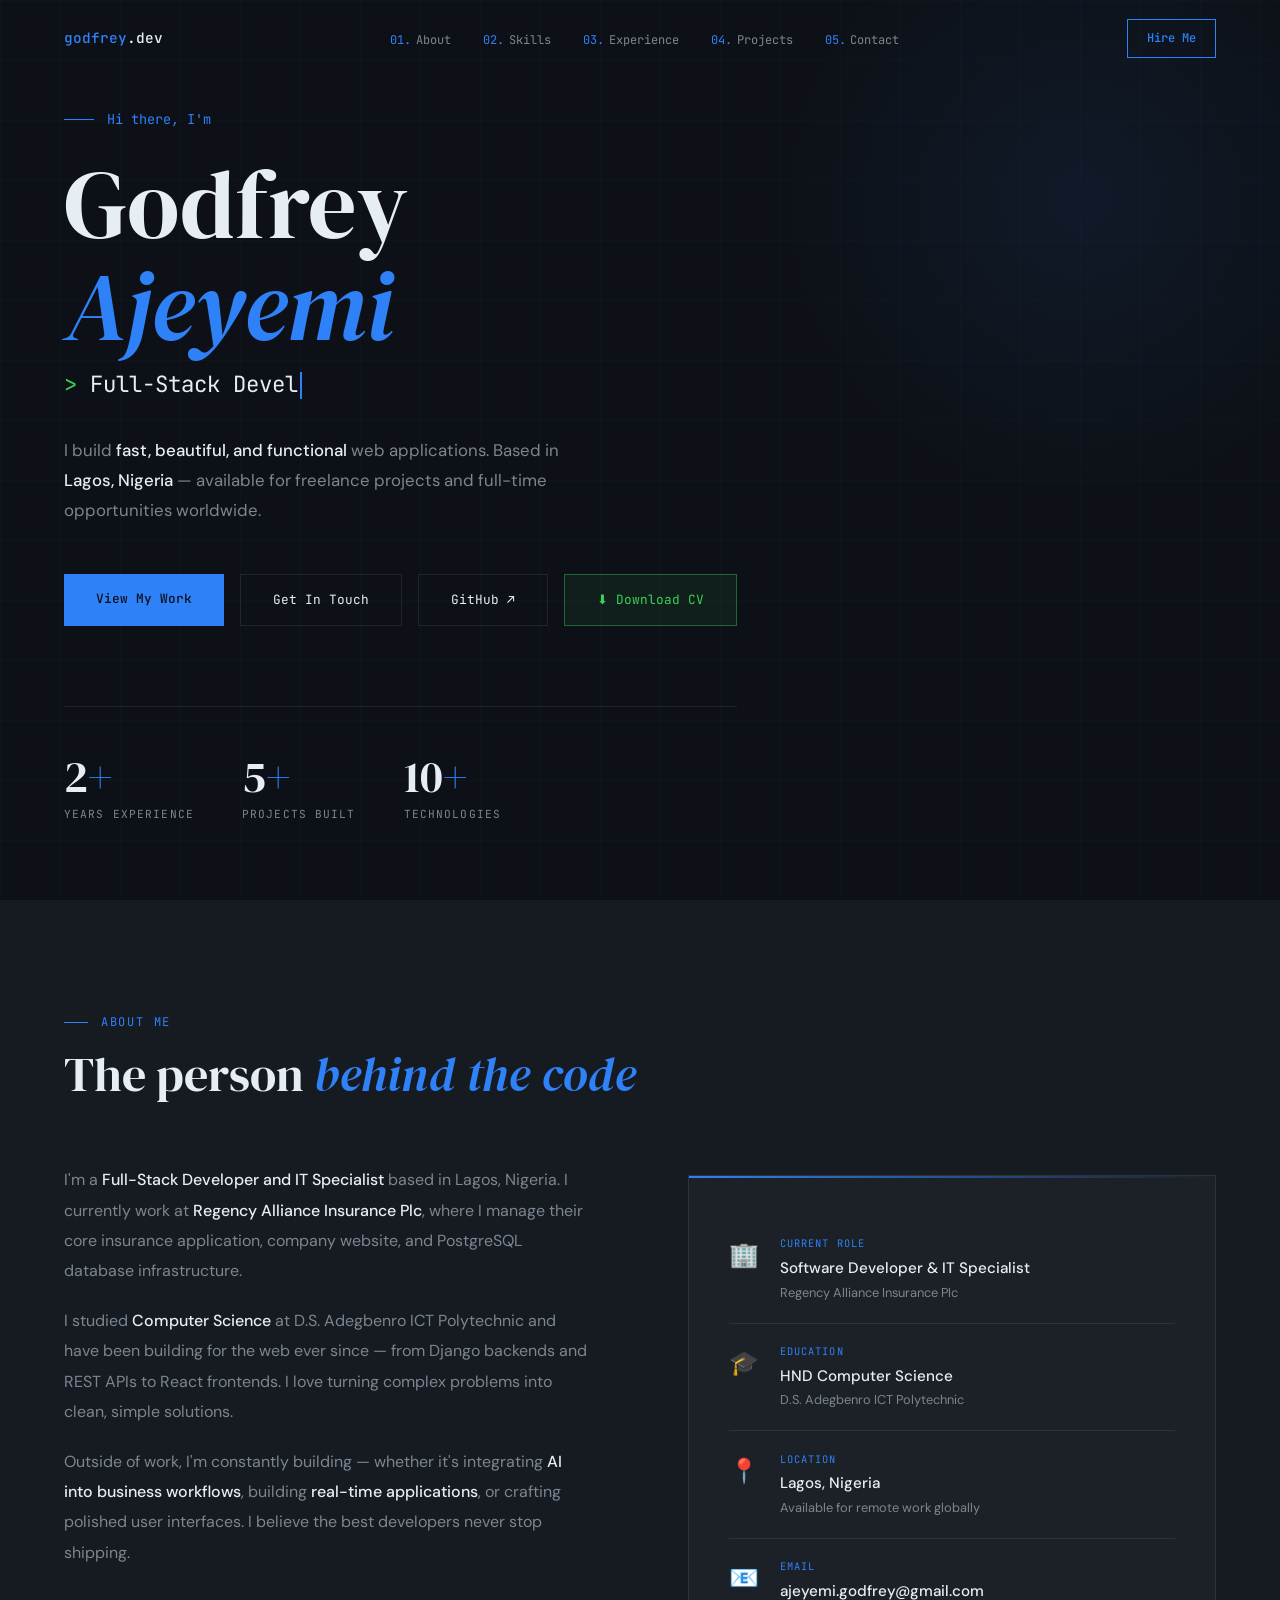
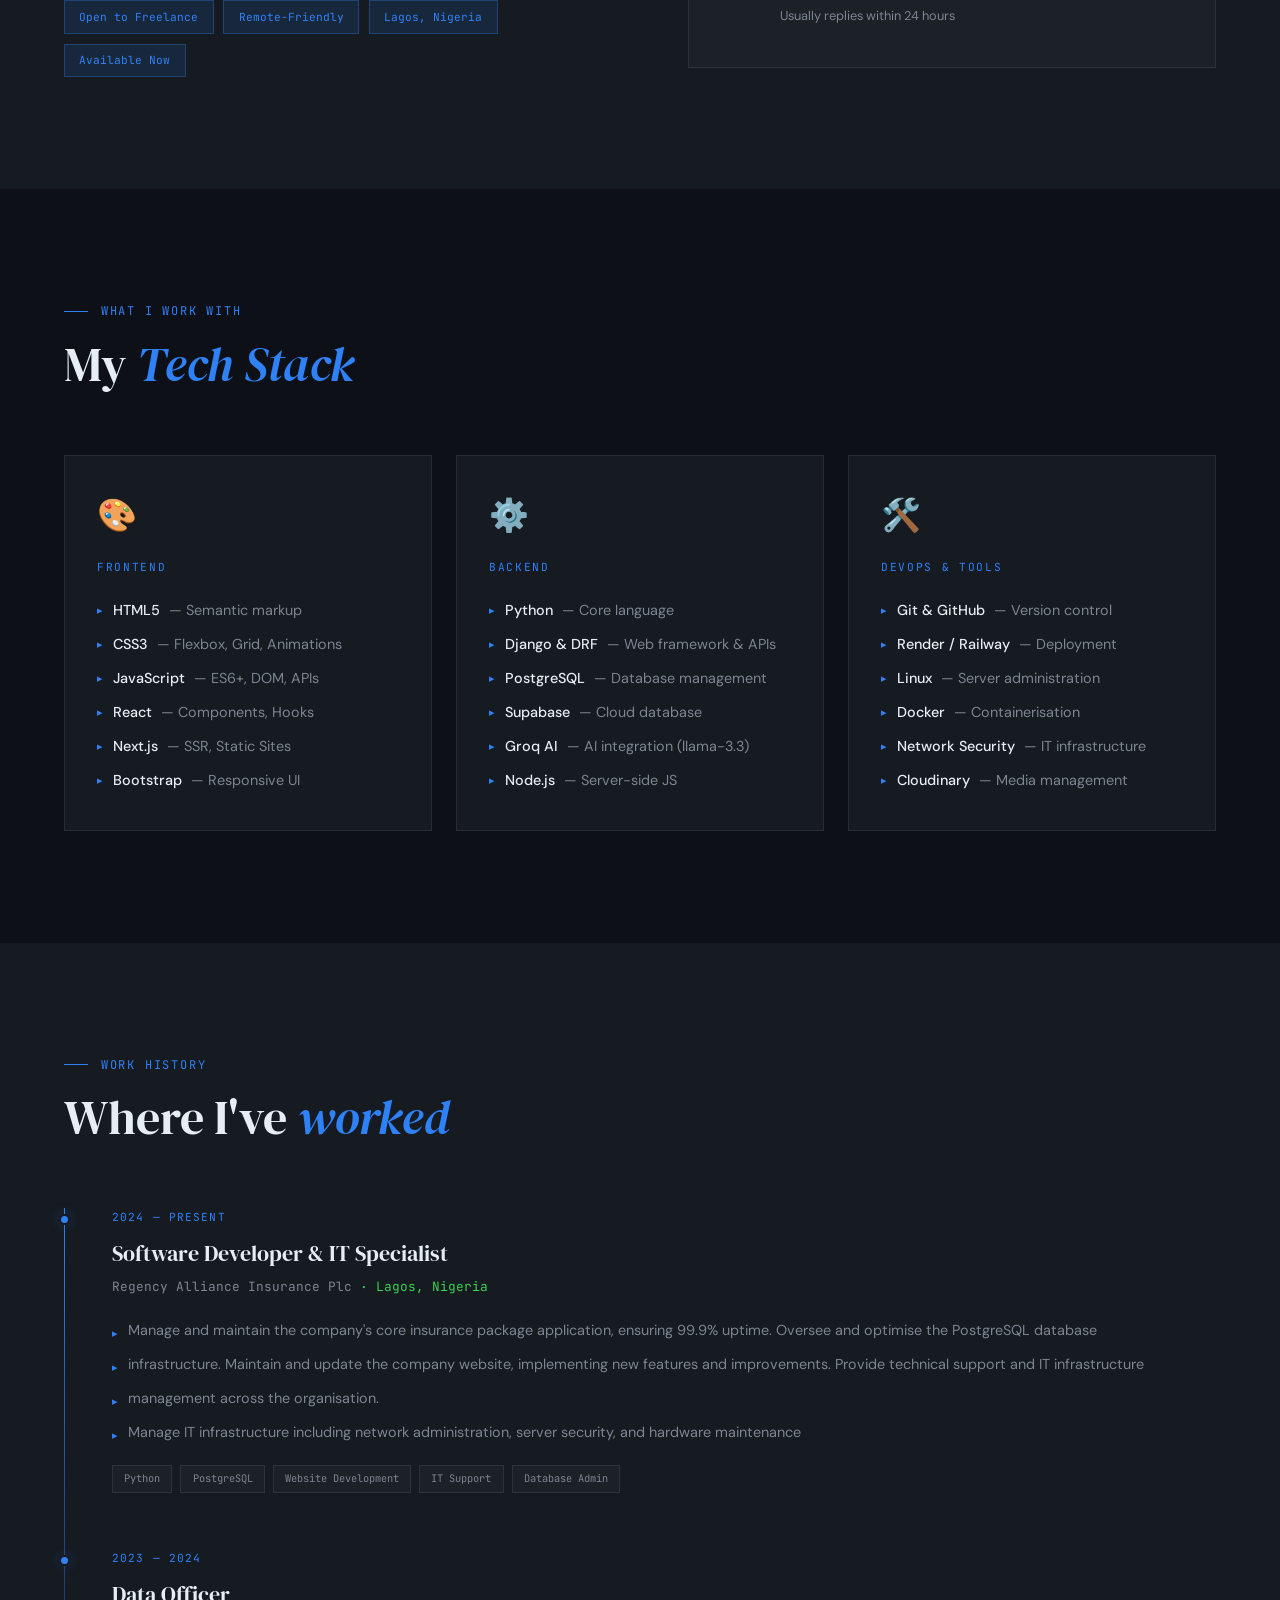
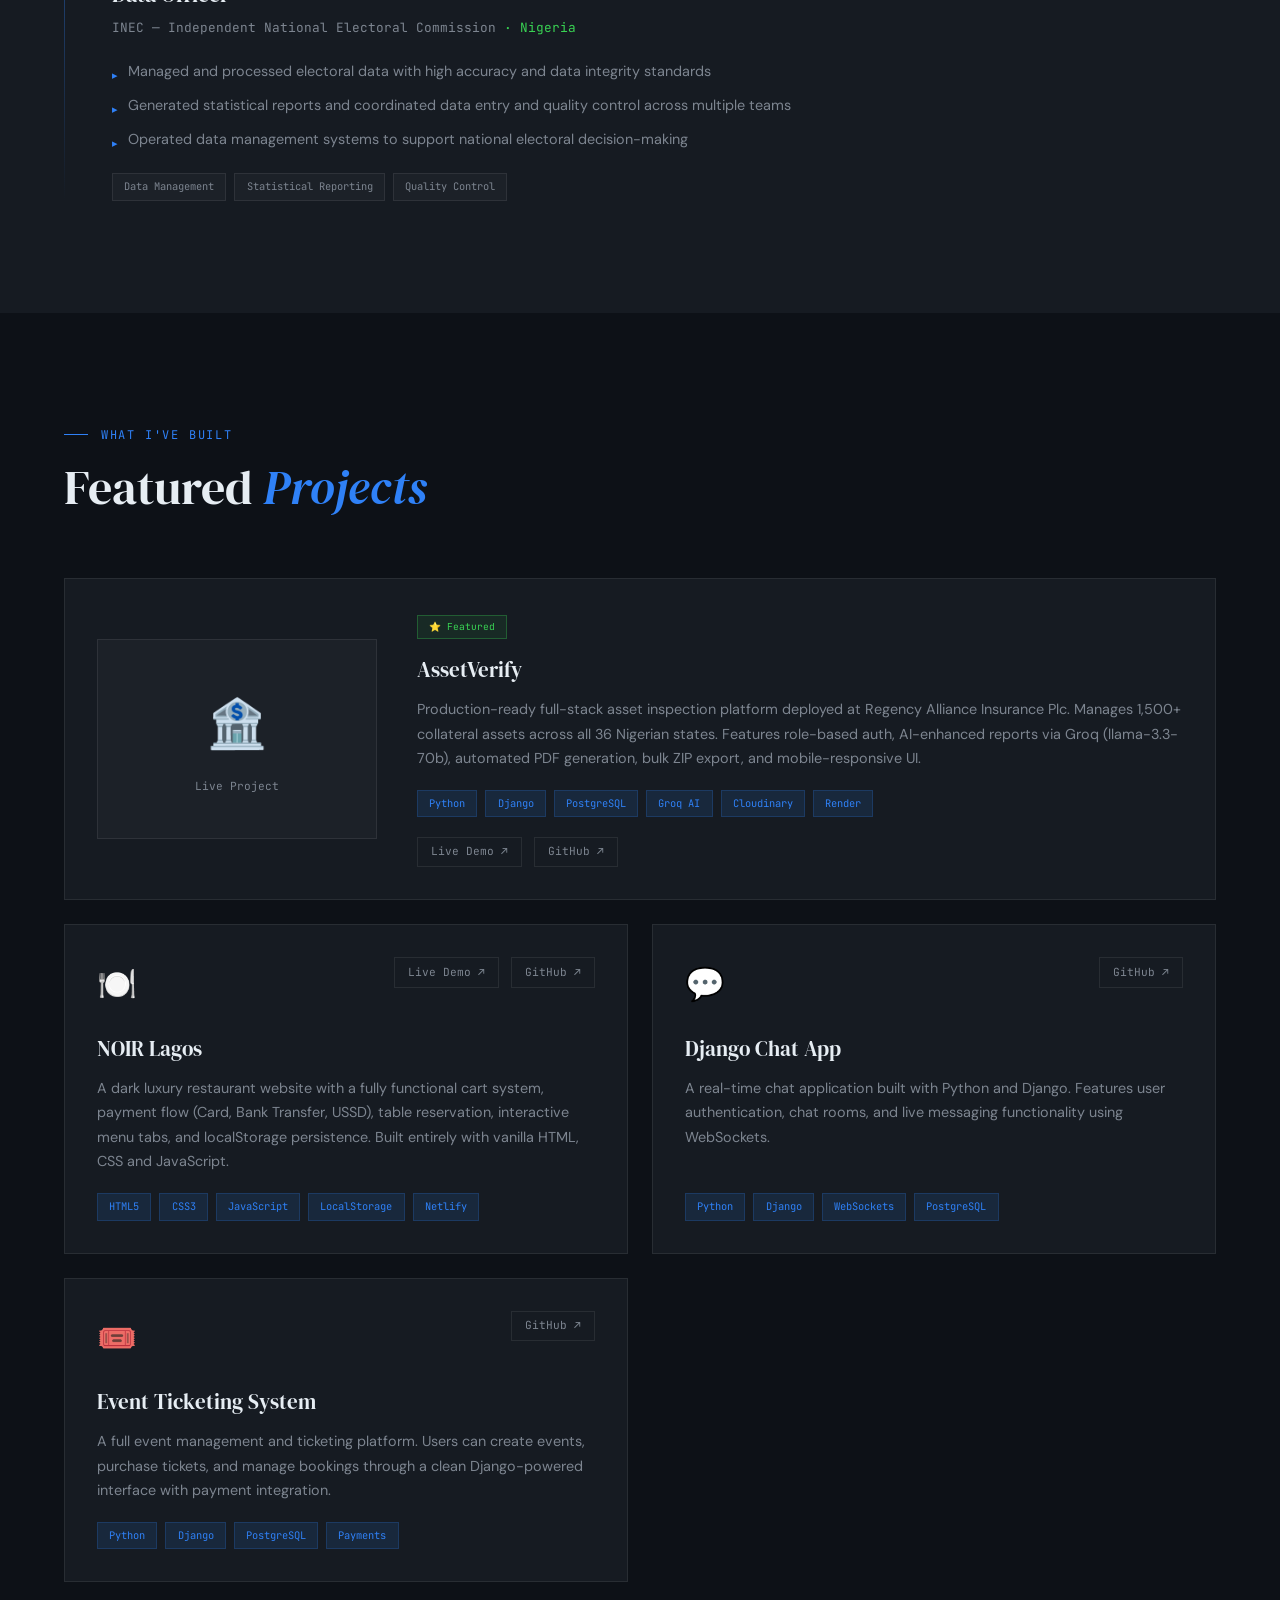
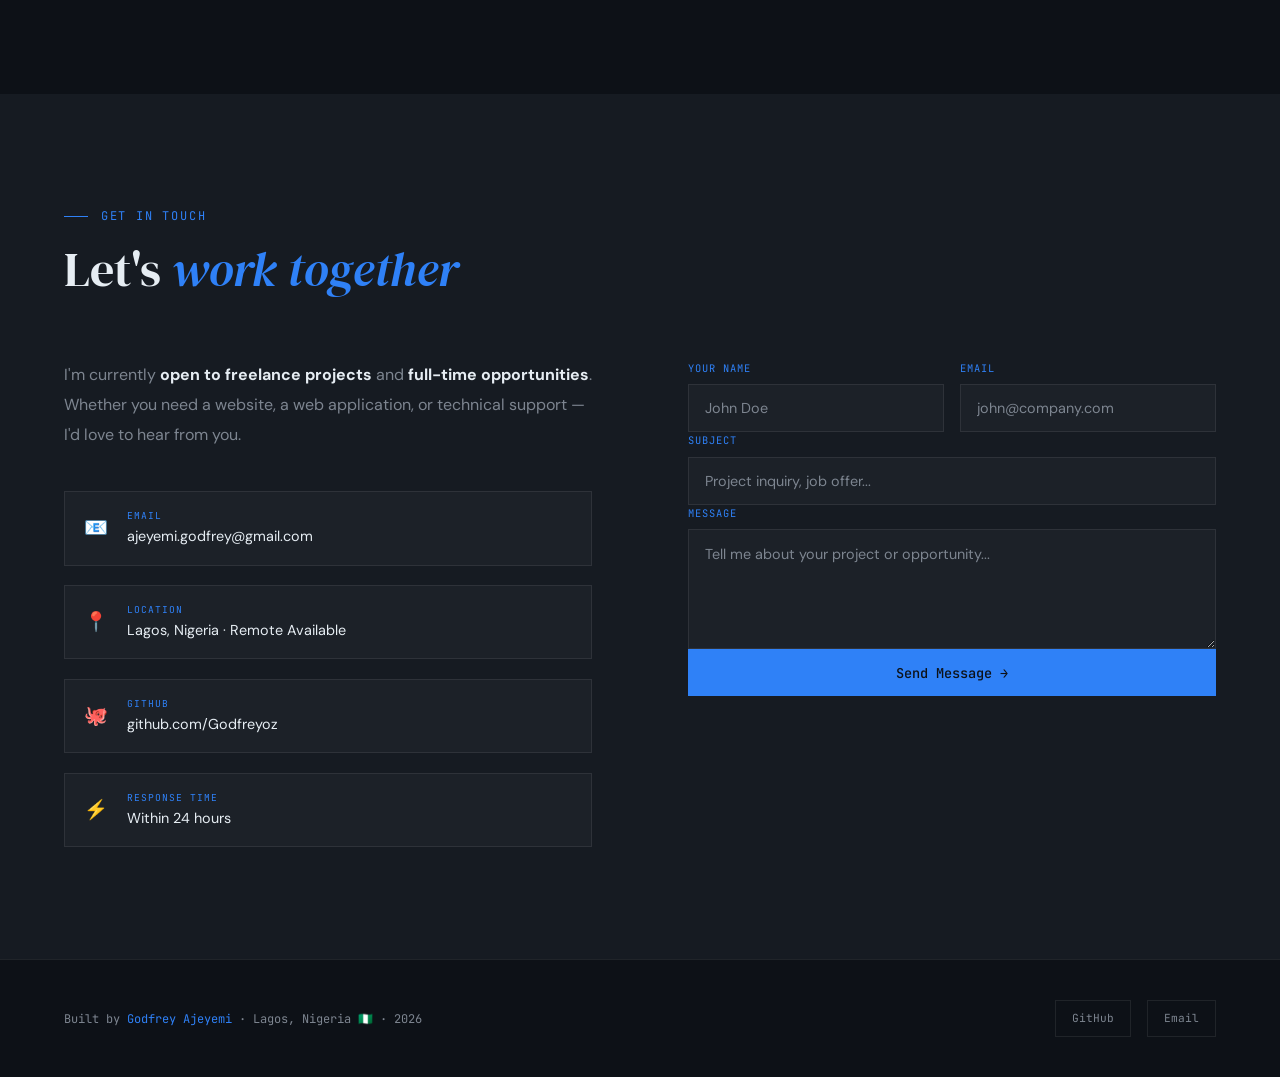
==== commit 232458fc: "Added CV link" ====
--- a/index.html
+++ b/index.html
@@ -634,7 +634,7 @@
       <a href="#projects" class="btn-primary">View My Work</a>
       <a href="#contact" class="btn-secondary">Get In Touch</a>
       <a href="https://github.com/Godfreyoz" target="_blank" class="btn-secondary">GitHub ↗</a>
-      <a href="Godfrey_Ajeyemi_CV.pdf" download="Godfrey_Ajeyemi_CV.pdf" class="btn-cv" id="cvBtn">⬇ Download CV</a>
+      <a href="https://drive.google.com/uc?export=download&id=11kgOWrHvOjwqi4RmXTeuWdoUdAGyuzkc" class="btn-cv" download>⬇ Download CV</a>
     </div>
     <div class="hero-stats">
       <div>
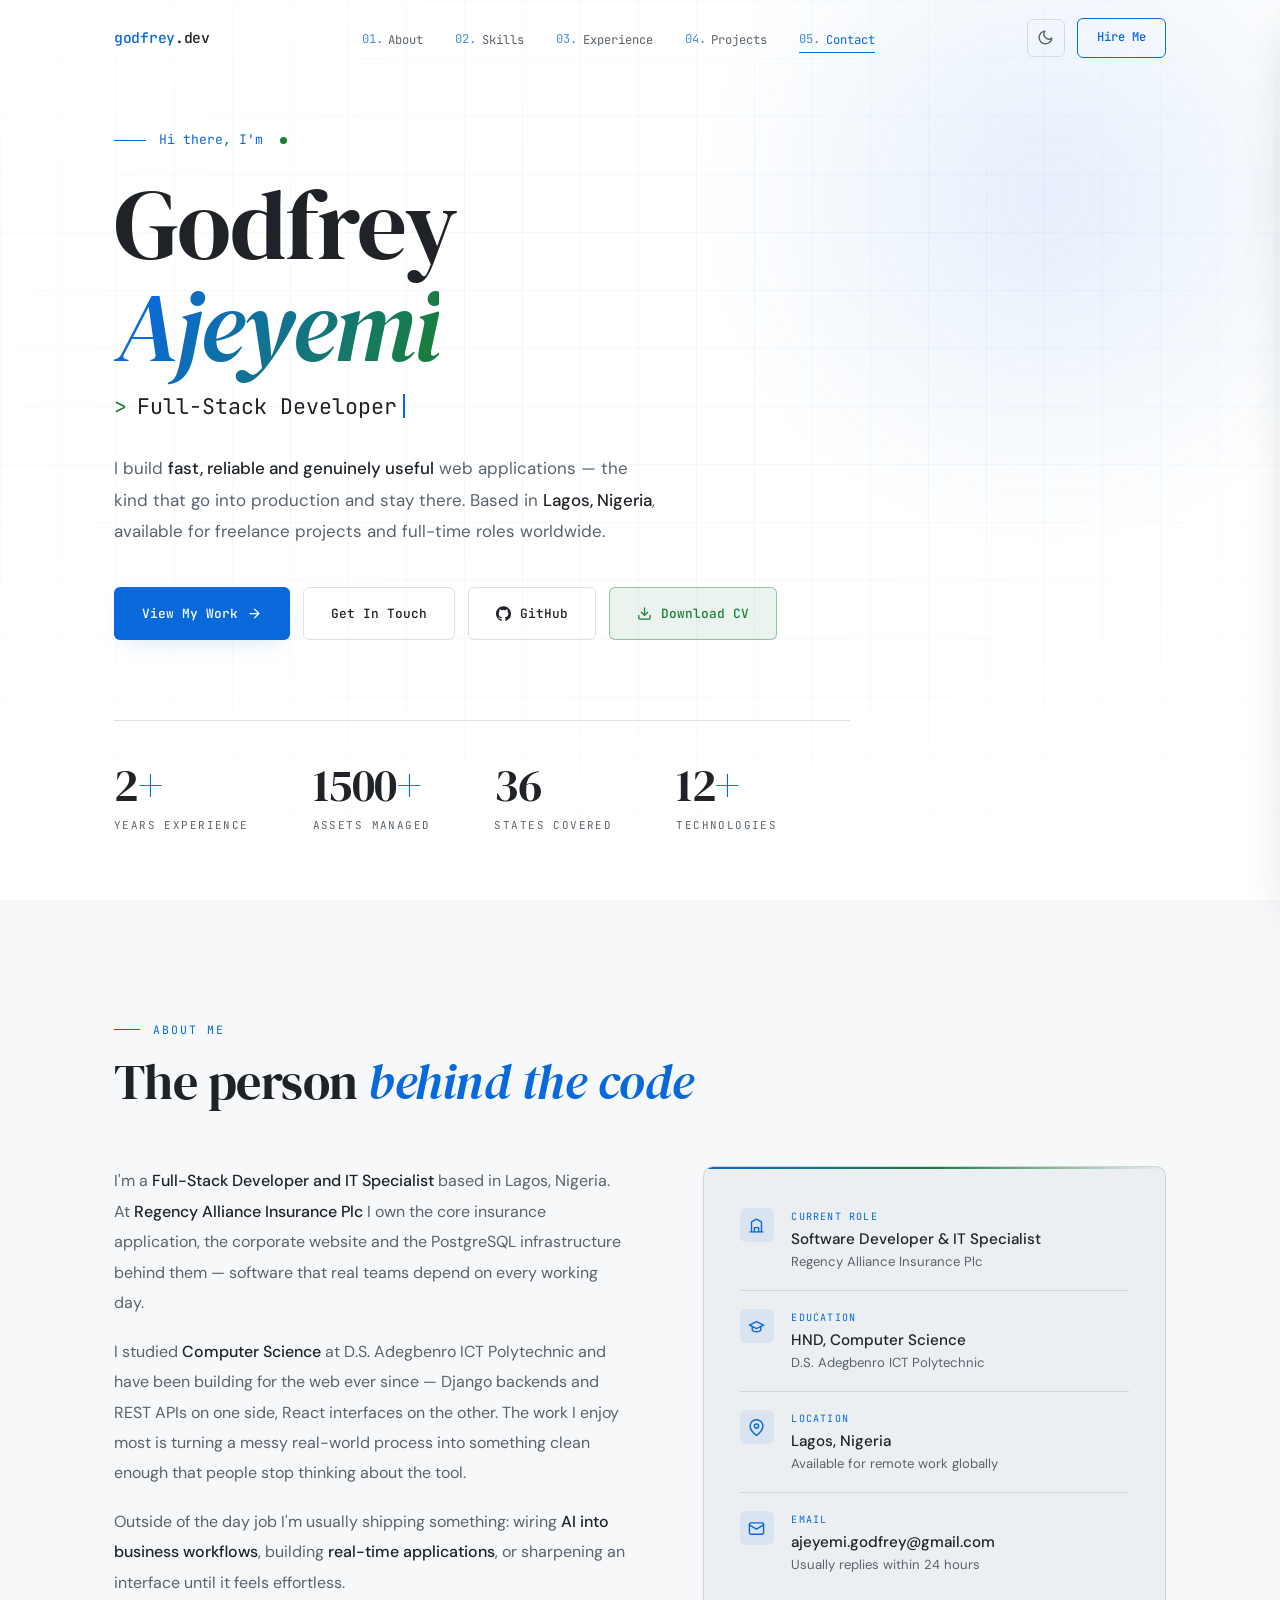
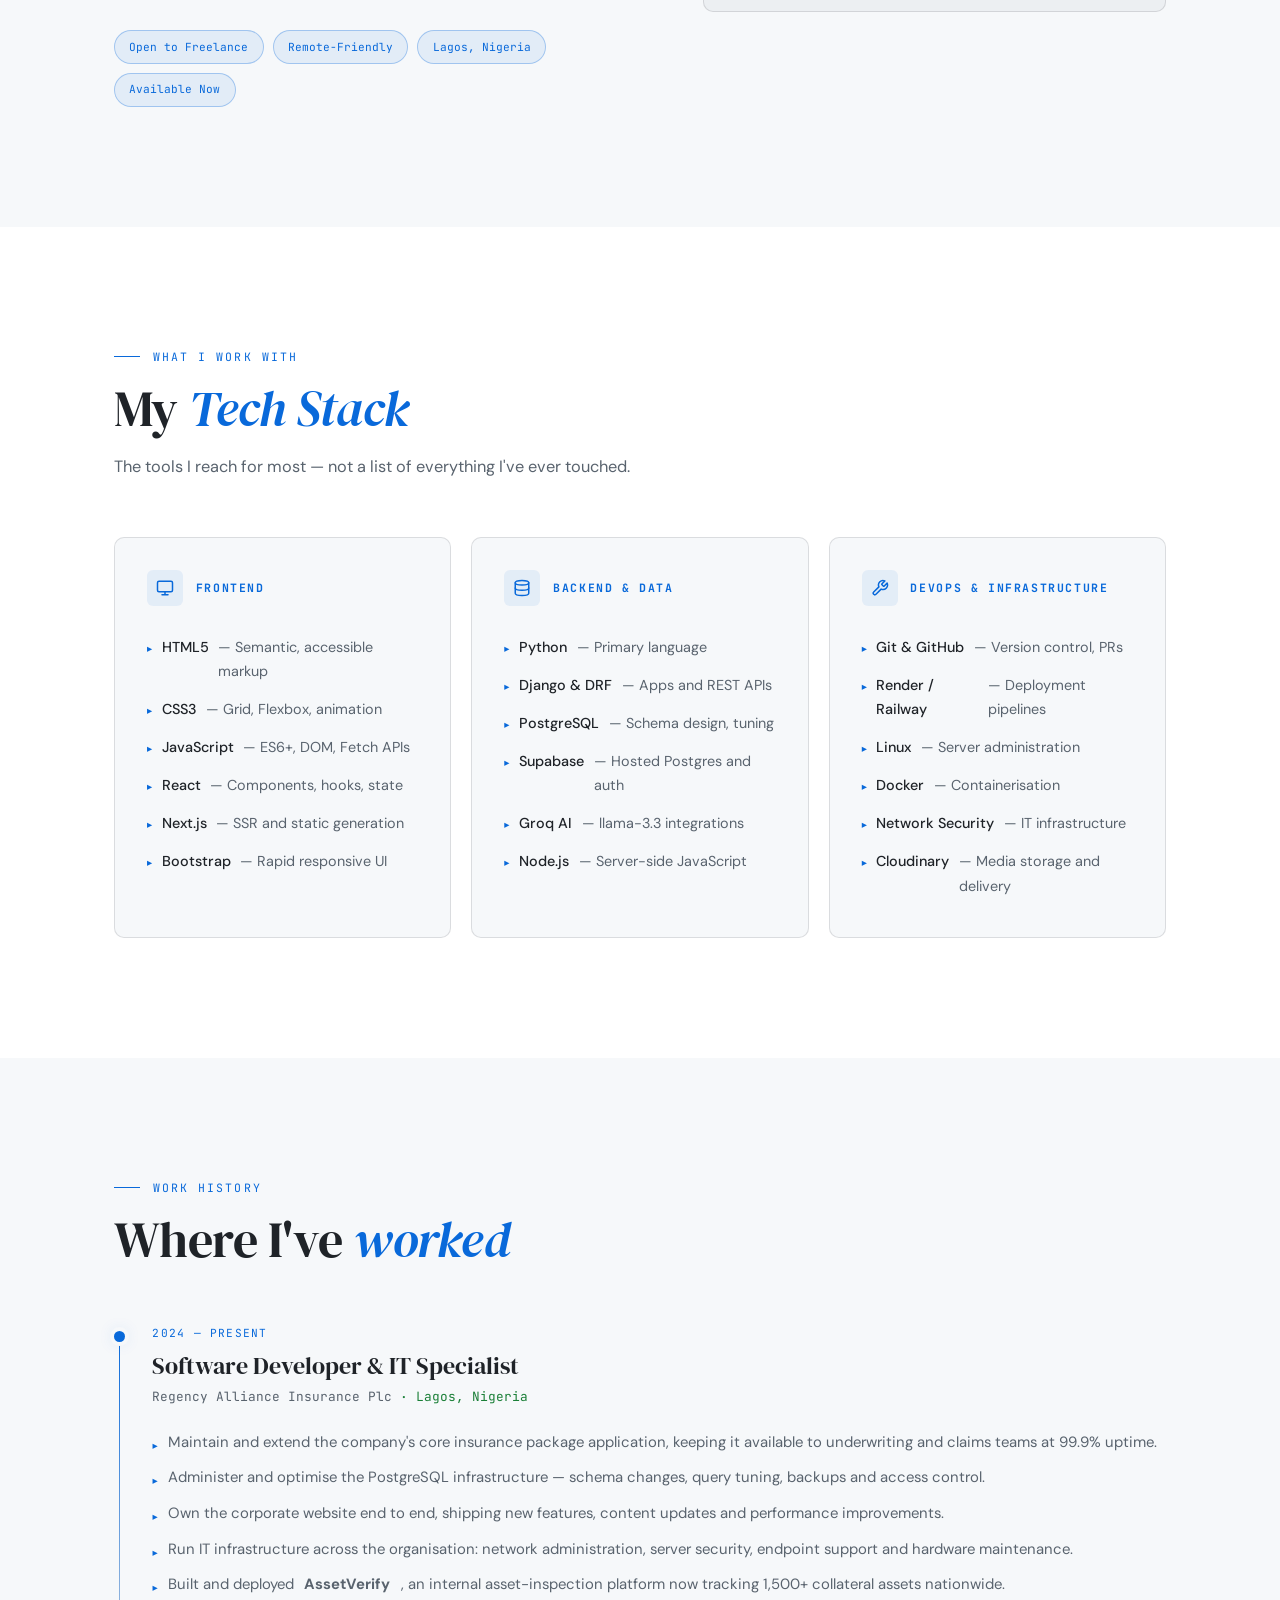
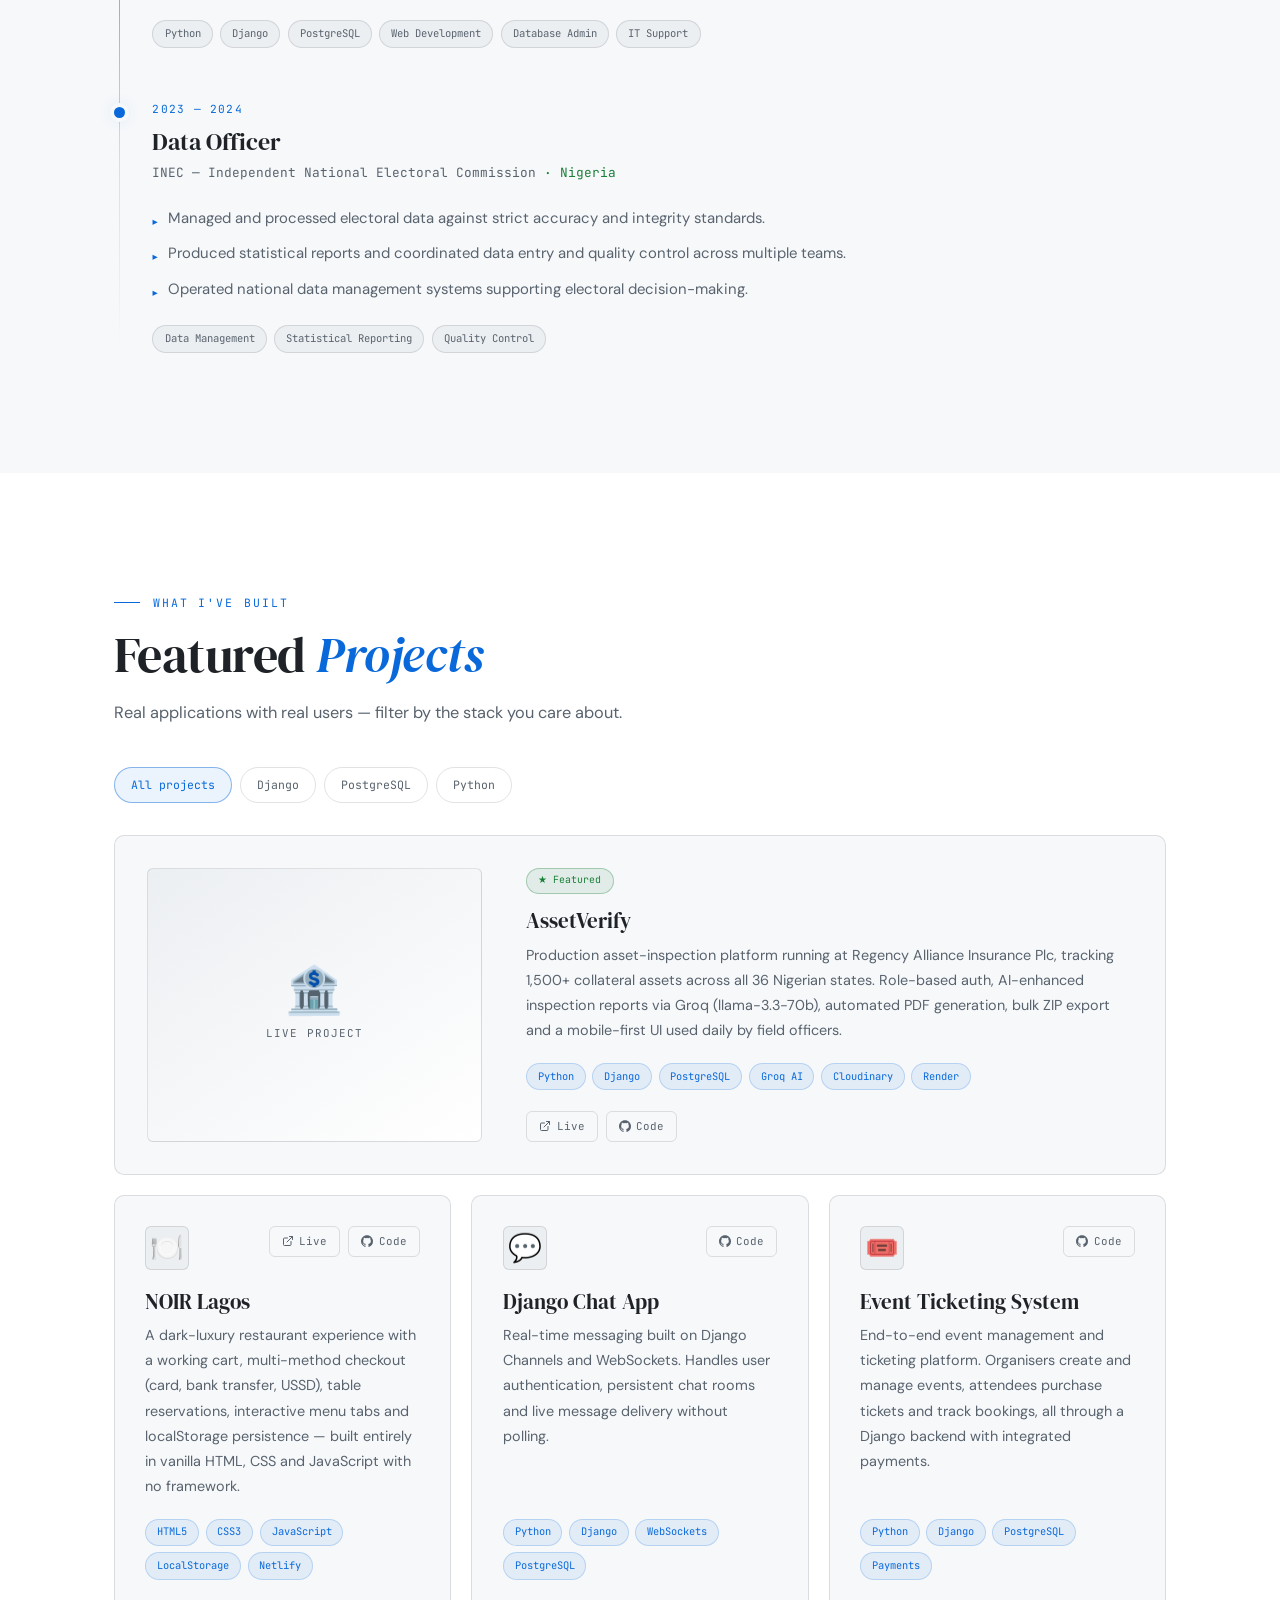
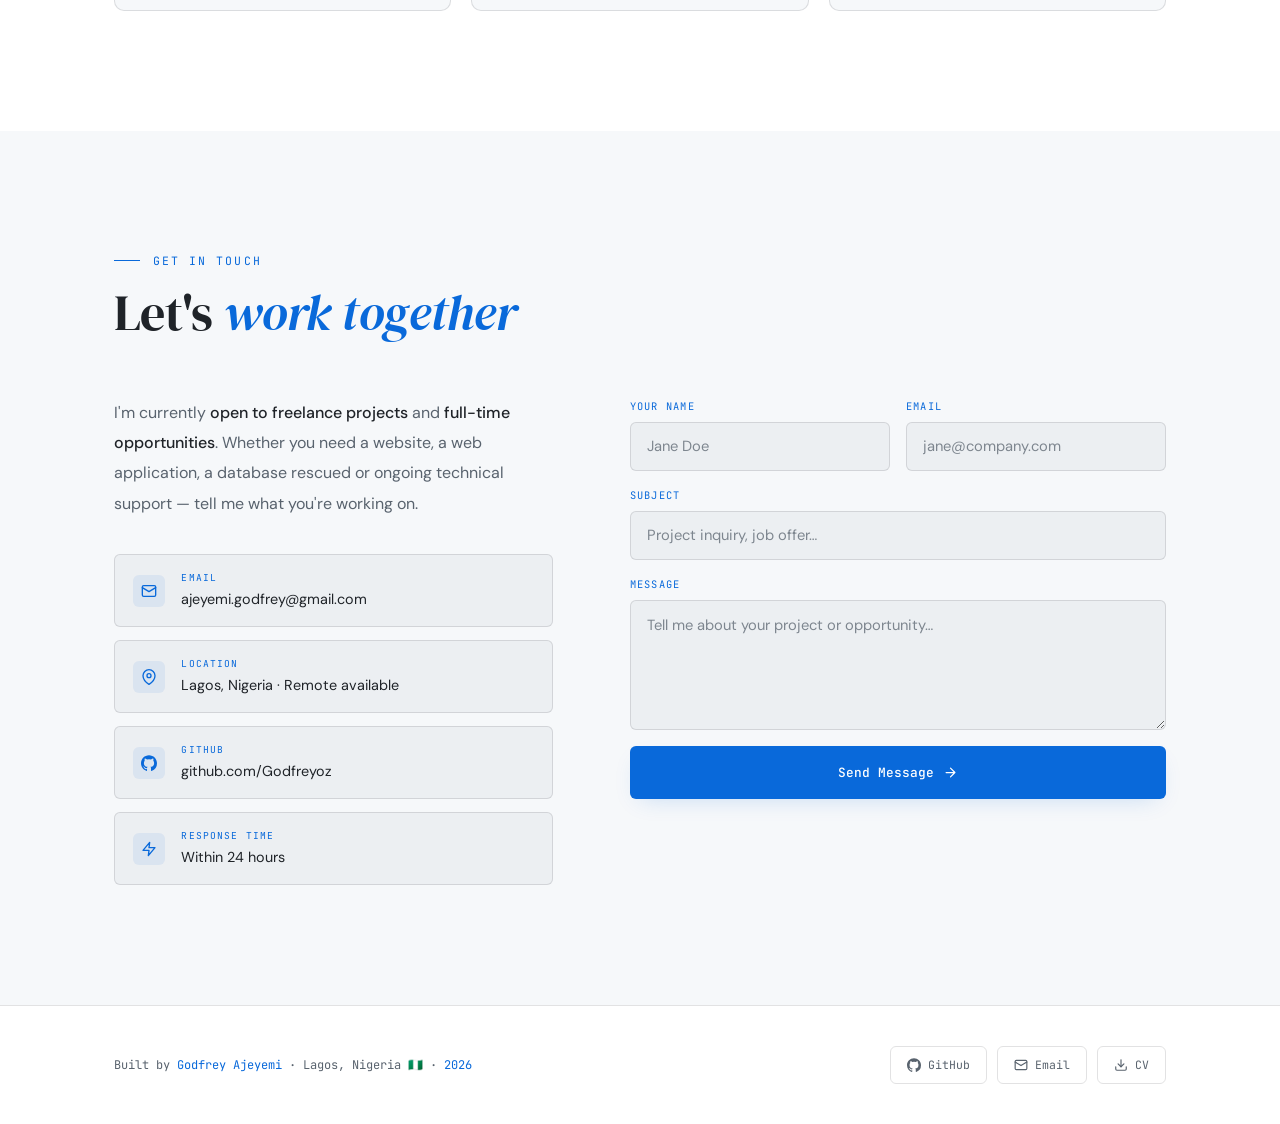
==== commit e1a19c3b: "Rebuild portfolio: structure, theming, SEO and a real publishing flow Split the single-file site int" ====
--- a/index.html
+++ b/index.html
@@ -3,1057 +3,540 @@
 <head>
 <meta charset="UTF-8"/>
 <meta name="viewport" content="width=device-width, initial-scale=1.0"/>
-<title>Godfrey Ajeyemi — Full-Stack Developer</title>
-<link href="https://fonts.googleapis.com/css2?family=DM+Serif+Display:ital@0;1&family=DM+Sans:wght@300;400;500;600&family=JetBrains+Mono:wght@400;500&display=swap" rel="stylesheet"/>
-<style>
-:root {
-  --bg: #0d1117;
-  --bg2: #161b22;
-  --bg3: #1c2128;
-  --blue: #2f81f7;
-  --blue-dim: rgba(47,129,247,0.12);
-  --blue-glow: rgba(47,129,247,0.25);
-  --teal: #39d353;
-  --white: #e6edf3;
-  --muted: #7d8590;
-  --border: rgba(255,255,255,0.08);
-  --ff-display: 'DM Serif Display', serif;
-  --ff-body: 'DM Sans', sans-serif;
-  --ff-mono: 'JetBrains Mono', monospace;
+
+<!-- ⚠ If you deploy anywhere other than https://godfrey.dev, update the
+     absolute URLs in this <head>, in robots.txt and in sitemap.xml.
+     Social previews need absolute URLs — relative ones will not render. -->
+
+<title>Godfrey Ajeyemi — Full-Stack Developer &amp; IT Specialist</title>
+<meta name="description" content="Full-Stack Developer and IT Specialist in Lagos, Nigeria. I build production Django, Python and React applications — including AssetVerify, an AI-assisted asset inspection platform tracking 1,500+ assets across all 36 Nigerian states. Available for freelance and full-time work worldwide."/>
+<meta name="author" content="Godfrey Ajeyemi"/>
+<meta name="theme-color" content="#1a1f26"/>
+<link rel="canonical" href="https://godfrey.dev/"/>
+
+<!-- Open Graph / Twitter -->
+<meta property="og:type" content="profile"/>
+<meta property="og:site_name" content="Godfrey Ajeyemi"/>
+<meta property="og:title" content="Godfrey Ajeyemi — Full-Stack Developer &amp; IT Specialist"/>
+<meta property="og:description" content="Django, Python, React and AI integration. Building production software from Lagos, Nigeria — available for freelance and full-time work worldwide."/>
+<meta property="og:url" content="https://godfrey.dev/"/>
+<meta property="og:image" content="https://godfrey.dev/assets/og-image.png"/>
+<meta property="og:image:width" content="1200"/>
+<meta property="og:image:height" content="630"/>
+<meta property="og:image:alt" content="Godfrey Ajeyemi — Full-Stack Developer and IT Specialist"/>
+<meta property="og:locale" content="en_NG"/>
+<meta name="twitter:card" content="summary_large_image"/>
+<meta name="twitter:title" content="Godfrey Ajeyemi — Full-Stack Developer &amp; IT Specialist"/>
+<meta name="twitter:description" content="Django, Python, React and AI integration. Building production software from Lagos, Nigeria."/>
+<meta name="twitter:image" content="https://godfrey.dev/assets/og-image.png"/>
+
+<!-- Icons -->
+<link rel="icon" href="assets/favicon.svg" type="image/svg+xml"/>
+<link rel="apple-touch-icon" href="assets/favicon.svg"/>
+<link rel="manifest" href="site.webmanifest"/>
+
+<!-- Fonts -->
+<link rel="preconnect" href="https://fonts.googleapis.com"/>
+<link rel="preconnect" href="https://fonts.gstatic.com" crossorigin/>
+<link rel="stylesheet" href="https://fonts.googleapis.com/css2?family=DM+Serif+Display:ital@0;1&amp;family=DM+Sans:wght@300;400;500;600&amp;family=JetBrains+Mono:wght@400;500&amp;display=swap"/>
+
+<link rel="stylesheet" href="css/style.css"/>
+
+<!-- Theme resolved before first paint so there is no light/dark flash. -->
+<script>
+(function () {
+  try {
+    var saved = localStorage.getItem('godfrey_theme');
+    var prefersLight = window.matchMedia('(prefers-color-scheme: light)').matches;
+    var theme = saved || (prefersLight ? 'light' : 'dark');
+    if (theme === 'light') {
+      document.documentElement.setAttribute('data-theme', 'light');
+      var m = document.querySelector('meta[name="theme-color"]');
+      if (m) m.setAttribute('content', '#ffffff');
+    }
+  } catch (e) {}
+})();
+</script>
+
+<script type="application/ld+json">
+{
+  "@context": "https://schema.org",
+  "@type": "Person",
+  "name": "Godfrey Ajeyemi",
+  "url": "https://godfrey.dev/",
+  "image": "https://godfrey.dev/assets/og-image.png",
+  "jobTitle": "Full-Stack Developer & IT Specialist",
+  "worksFor": { "@type": "Organization", "name": "Regency Alliance Insurance Plc" },
+  "alumniOf": { "@type": "CollegeOrUniversity", "name": "D.S. Adegbenro ICT Polytechnic" },
+  "address": {
+    "@type": "PostalAddress",
+    "addressLocality": "Lagos",
+    "addressCountry": "NG"
+  },
+  "sameAs": ["https://github.com/Godfreyoz"],
+  "knowsAbout": [
+    "Python", "Django", "Django REST Framework", "PostgreSQL", "JavaScript",
+    "React", "Next.js", "Docker", "Linux", "AI Integration"
+  ]
 }
-*, *::before, *::after { margin: 0; padding: 0; box-sizing: border-box; }
-html { scroll-behavior: smooth; }
-body {
-  background: var(--bg);
-  color: var(--white);
-  font-family: var(--ff-body);
-  font-size: 16px;
-  line-height: 1.7;
-  overflow-x: hidden;
-}
-::-webkit-scrollbar { width: 4px; }
-::-webkit-scrollbar-track { background: var(--bg); }
-::-webkit-scrollbar-thumb { background: var(--blue); }
-a { color: inherit; text-decoration: none; }
-
-/* NAV */
-nav {
-  position: fixed; top: 0; left: 0; right: 0; z-index: 100;
-  display: flex; align-items: center; justify-content: space-between;
-  padding: 1.2rem 4rem;
-  border-bottom: 1px solid transparent;
-  transition: all 0.3s;
-}
-nav.scrolled {
-  background: rgba(13,17,23,0.95);
-  border-bottom-color: var(--border);
-  backdrop-filter: blur(10px);
-}
-.nav-logo {
-  font-family: var(--ff-mono);
-  font-size: 0.9rem;
-  color: var(--blue);
-  font-weight: 500;
-}
-.nav-logo span { color: var(--white); }
-.nav-links { display: flex; gap: 2rem; list-style: none; }
-.nav-links a {
-  font-family: var(--ff-mono);
-  font-size: 0.75rem;
-  color: var(--muted);
-  transition: color 0.2s;
-}
-.nav-links a:hover { color: var(--blue); }
-.nav-links a span { color: var(--blue); margin-right: 0.3rem; }
-.nav-hire {
-  font-family: var(--ff-mono);
-  font-size: 0.75rem;
-  font-weight: 500;
-  color: var(--blue);
-  border: 1px solid var(--blue);
-  padding: 0.5rem 1.2rem;
-  transition: all 0.3s;
-  cursor: pointer;
-}
-.nav-hire:hover { background: var(--blue-dim); }
-
-/* HERO */
-#hero {
-  min-height: 100vh;
-  display: flex; align-items: center;
-  padding: 6rem 4rem 4rem;
-  position: relative;
-  overflow: hidden;
-}
-.hero-grid-bg {
-  position: absolute; inset: 0;
-  background-image:
-    linear-gradient(rgba(47,129,247,0.03) 1px, transparent 1px),
-    linear-gradient(90deg, rgba(47,129,247,0.03) 1px, transparent 1px);
-  background-size: 60px 60px;
-}
-.hero-glow {
-  position: absolute;
-  width: 600px; height: 600px;
-  background: radial-gradient(circle, rgba(47,129,247,0.08) 0%, transparent 70%);
-  top: -100px; right: -100px;
-  pointer-events: none;
-}
-.hero-content { position: relative; z-index: 2; max-width: 800px; }
-.hero-greeting {
-  font-family: var(--ff-mono);
-  font-size: 0.85rem;
-  color: var(--blue);
-  margin-bottom: 1.5rem;
-  display: flex; align-items: center; gap: 0.8rem;
-}
-.hero-greeting::before {
-  content: '';
-  width: 30px; height: 1px;
-  background: var(--blue);
-  display: block;
-}
-.hero-name {
-  font-family: var(--ff-display);
-  font-size: clamp(3rem, 8vw, 6rem);
-  font-weight: 400;
-  line-height: 1.05;
-  margin-bottom: 0.5rem;
-  color: var(--white);
-}
-.hero-name em { font-style: italic; color: var(--blue); }
-.hero-title-wrap {
-  font-family: var(--ff-mono);
-  font-size: clamp(1rem, 2.5vw, 1.4rem);
-  color: var(--muted);
-  margin-bottom: 2rem;
-  min-height: 2rem;
-}
-.hero-title-wrap span { color: var(--teal); }
-#typed-text { color: var(--white); }
-.cursor-blink {
-  display: inline-block;
-  width: 2px; height: 1.2em;
-  background: var(--blue);
-  margin-left: 2px;
-  vertical-align: middle;
-  animation: blink 1s infinite;
-}
-@keyframes blink { 0%,100%{opacity:1;} 50%{opacity:0;} }
-.hero-desc {
-  font-size: 1.05rem;
-  color: var(--muted);
-  max-width: 520px;
-  line-height: 1.8;
-  margin-bottom: 3rem;
-}
-.hero-desc strong { color: var(--white); font-weight: 500; }
-.hero-ctas { display: flex; gap: 1rem; flex-wrap: wrap; }
-.btn-primary {
-  font-family: var(--ff-mono);
-  font-size: 0.8rem;
-  font-weight: 500;
-  background: var(--blue);
-  color: #0d1117;
-  padding: 0.9rem 2rem;
-  border: none;
-  cursor: pointer;
-  transition: all 0.3s;
-  display: inline-block;
-}
-.btn-primary:hover { background: #58a6ff; transform: translateY(-2px); }
-.btn-secondary {
-  font-family: var(--ff-mono);
-  font-size: 0.8rem;
-  color: var(--white);
-  border: 1px solid var(--border);
-  padding: 0.9rem 2rem;
-  transition: all 0.3s;
-  display: inline-block;
-}
-.btn-secondary:hover { border-color: var(--blue); color: var(--blue); }
-.btn-cv {
-  font-family: var(--ff-mono);
-  font-size: 0.8rem;
-  color: var(--teal);
-  border: 1px solid rgba(57,211,83,0.4);
-  background: rgba(57,211,83,0.07);
-  padding: 0.9rem 2rem;
-  transition: all 0.3s;
-  display: inline-flex;
-  align-items: center;
-  gap: 0.5rem;
-  cursor: pointer;
-}
-.btn-cv:hover { background: rgba(57,211,83,0.15); border-color: var(--teal); transform: translateY(-2px); }
-.hero-stats {
-  display: flex; gap: 3rem;
-  margin-top: 5rem;
-  padding-top: 3rem;
-  border-top: 1px solid var(--border);
-}
-.hero-stat-num {
-  font-family: var(--ff-display);
-  font-size: 2.8rem;
-  color: var(--white);
-  line-height: 1;
-}
-.hero-stat-num span { color: var(--blue); }
-.hero-stat-label {
-  font-family: var(--ff-mono);
-  font-size: 0.7rem;
-  color: var(--muted);
-  margin-top: 0.3rem;
-  text-transform: uppercase;
-  letter-spacing: 0.1em;
-}
-
-/* SECTIONS */
-section { padding: 7rem 4rem; }
-.section-label {
-  font-family: var(--ff-mono);
-  font-size: 0.75rem;
-  color: var(--blue);
-  letter-spacing: 0.15em;
-  text-transform: uppercase;
-  margin-bottom: 1rem;
-  display: flex; align-items: center; gap: 0.8rem;
-}
-.section-label::before { content: ''; width: 24px; height: 1px; background: var(--blue); }
-.section-title {
-  font-family: var(--ff-display);
-  font-size: clamp(2rem, 4vw, 3rem);
-  font-weight: 400;
-  line-height: 1.1;
-  margin-bottom: 1rem;
-}
-.section-title em { font-style: italic; color: var(--blue); }
-
-/* ABOUT */
-#about { background: var(--bg2); }
-.about-grid {
-  display: grid;
-  grid-template-columns: 1fr 1fr;
-  gap: 6rem;
-  align-items: center;
-  margin-top: 4rem;
-}
-.about-text p {
-  color: var(--muted);
-  font-size: 1rem;
-  line-height: 1.9;
-  margin-bottom: 1.2rem;
-}
-.about-text p strong { color: var(--white); font-weight: 500; }
-.about-tags { display: flex; flex-wrap: wrap; gap: 0.6rem; margin-top: 2rem; }
-.about-tag {
-  font-family: var(--ff-mono);
-  font-size: 0.7rem;
-  color: var(--blue);
-  border: 1px solid rgba(47,129,247,0.3);
-  background: var(--blue-dim);
-  padding: 0.4rem 0.9rem;
-}
-.about-card {
-  background: var(--bg3);
-  border: 1px solid var(--border);
-  padding: 2.5rem;
-  position: relative;
-  overflow: hidden;
-}
-.about-card::before {
-  content: '';
-  position: absolute; top: 0; left: 0; right: 0;
-  height: 2px;
-  background: linear-gradient(to right, var(--blue), transparent);
-}
-.about-card-item {
-  display: flex; align-items: flex-start; gap: 1.2rem;
-  padding: 1.2rem 0;
-  border-bottom: 1px solid var(--border);
-}
-.about-card-item:last-child { border-bottom: none; padding-bottom: 0; }
-.about-card-icon { font-size: 1.5rem; min-width: 2rem; }
-.about-card-label {
-  font-family: var(--ff-mono);
-  font-size: 0.65rem;
-  color: var(--blue);
-  text-transform: uppercase;
-  letter-spacing: 0.1em;
-  margin-bottom: 0.2rem;
-}
-.about-card-value { font-size: 0.95rem; color: var(--white); font-weight: 500; }
-.about-card-sub { font-size: 0.8rem; color: var(--muted); }
-
-/* SKILLS */
-#skills { background: var(--bg); }
-.skills-grid {
-  display: grid;
-  grid-template-columns: repeat(3, 1fr);
-  gap: 1.5rem;
-  margin-top: 4rem;
-}
-.skill-card {
-  background: var(--bg2);
-  border: 1px solid var(--border);
-  padding: 2rem;
-  transition: all 0.3s;
-  position: relative;
-  overflow: hidden;
-}
-.skill-card:hover {
-  border-color: rgba(47,129,247,0.4);
-  background: var(--bg3);
-  transform: translateY(-4px);
-}
-.skill-card::after {
-  content: '';
-  position: absolute; bottom: 0; left: 0; right: 0;
-  height: 2px;
-  background: linear-gradient(to right, var(--blue), var(--teal));
-  transform: scaleX(0);
-  transition: transform 0.3s;
-  transform-origin: left;
-}
-.skill-card:hover::after { transform: scaleX(1); }
-.skill-card-icon { font-size: 2rem; margin-bottom: 1rem; }
-.skill-card-title {
-  font-family: var(--ff-mono);
-  font-size: 0.7rem;
-  color: var(--blue);
-  text-transform: uppercase;
-  letter-spacing: 0.15em;
-  margin-bottom: 1rem;
-}
-.skill-list { list-style: none; }
-.skill-list li {
-  font-size: 0.9rem;
-  color: var(--muted);
-  padding: 0.3rem 0;
-  display: flex; align-items: center; gap: 0.6rem;
-}
-.skill-list li::before {
-  content: '▸';
-  color: var(--blue);
-  font-size: 0.7rem;
-}
-.skill-list li strong { color: var(--white); font-weight: 500; }
-
-/* EXPERIENCE */
-#experience { background: var(--bg2); }
-.timeline { margin-top: 4rem; position: relative; }
-.timeline::before {
-  content: '';
-  position: absolute; left: 0; top: 0; bottom: 0;
-  width: 1px;
-  background: linear-gradient(to bottom, var(--blue), transparent);
-}
-.timeline-item {
-  padding: 0 0 3.5rem 3rem;
-  position: relative;
-}
-.timeline-item:last-child { padding-bottom: 0; }
-.timeline-dot {
-  position: absolute; left: -5px; top: 6px;
-  width: 11px; height: 11px;
-  border-radius: 50%;
-  background: var(--blue);
-  border: 2px solid var(--bg2);
-  box-shadow: 0 0 12px var(--blue-glow);
-}
-.timeline-date {
-  font-family: var(--ff-mono);
-  font-size: 0.7rem;
-  color: var(--blue);
-  letter-spacing: 0.1em;
-  text-transform: uppercase;
-  margin-bottom: 0.5rem;
-}
-.timeline-role {
-  font-family: var(--ff-display);
-  font-size: 1.4rem;
-  font-weight: 400;
-  color: var(--white);
-  margin-bottom: 0.2rem;
-}
-.timeline-company {
-  font-family: var(--ff-mono);
-  font-size: 0.8rem;
-  color: var(--muted);
-  margin-bottom: 1rem;
-}
-.timeline-company span { color: var(--teal); }
-.timeline-desc { color: var(--muted); font-size: 0.95rem; line-height: 1.8; }
-.timeline-bullets { color: var(--muted); font-size: 0.9rem; line-height: 1.8; padding-left: 0; list-style: none; margin-top: 0.5rem; }
-.timeline-bullets li { padding: 0.25rem 0; display: flex; align-items: flex-start; gap: 0.6rem; }
-.timeline-bullets li::before { content: '▸'; color: var(--blue); font-size: 0.7rem; margin-top: 0.35rem; flex-shrink: 0; }
-.timeline-tags { display: flex; flex-wrap: wrap; gap: 0.5rem; margin-top: 1rem; }
-.timeline-tag {
-  font-family: var(--ff-mono);
-  font-size: 0.65rem;
-  color: var(--muted);
-  border: 1px solid var(--border);
-  padding: 0.25rem 0.7rem;
-  background: var(--bg3);
-}
-
-/* PROJECTS */
-#projects { background: var(--bg); }
-.projects-grid {
-  display: grid;
-  grid-template-columns: repeat(2, 1fr);
-  gap: 1.5rem;
-  margin-top: 4rem;
-}
-.project-card {
-  background: var(--bg2);
-  border: 1px solid var(--border);
-  padding: 2rem;
-  transition: all 0.3s;
-  position: relative;
-  overflow: hidden;
-  display: flex;
-  flex-direction: column;
-}
-.project-card:hover {
-  border-color: rgba(47,129,247,0.4);
-  transform: translateY(-4px);
-}
-.project-card-top {
-  display: flex; justify-content: space-between;
-  align-items: flex-start; margin-bottom: 1.2rem;
-}
-.project-icon { font-size: 2rem; }
-.project-links { display: flex; gap: 0.8rem; }
-.project-link {
-  font-family: var(--ff-mono);
-  font-size: 0.7rem;
-  color: var(--muted);
-  border: 1px solid var(--border);
-  padding: 0.3rem 0.8rem;
-  transition: all 0.2s;
-  display: flex; align-items: center; gap: 0.4rem;
-}
-.project-link:hover { color: var(--blue); border-color: var(--blue); }
-.project-name {
-  font-family: var(--ff-display);
-  font-size: 1.3rem;
-  font-weight: 400;
-  color: var(--white);
-  margin-bottom: 0.6rem;
-  transition: color 0.2s;
-}
-.project-card:hover .project-name { color: var(--blue); }
-.project-desc { font-size: 0.9rem; color: var(--muted); line-height: 1.7; flex: 1; }
-.project-tags { display: flex; flex-wrap: wrap; gap: 0.5rem; margin-top: 1.2rem; }
-.project-tag {
-  font-family: var(--ff-mono);
-  font-size: 0.65rem;
-  color: var(--blue);
-  background: var(--blue-dim);
-  border: 1px solid rgba(47,129,247,0.2);
-  padding: 0.25rem 0.7rem;
-}
-.project-card.featured {
-  grid-column: 1 / -1;
-  flex-direction: row;
-  gap: 2.5rem;
-  align-items: center;
-}
-.project-card.featured .project-body { flex: 1; }
-.project-featured-visual {
-  width: 280px; min-width: 280px; height: 200px;
-  background: var(--bg3);
-  border: 1px solid var(--border);
-  display: flex; align-items: center; justify-content: center;
-  flex-direction: column; gap: 0.8rem;
-  font-family: var(--ff-mono); font-size: 0.7rem; color: var(--muted);
-}
-.project-featured-visual .big-icon { font-size: 3rem; }
-.featured-badge {
-  font-family: var(--ff-mono);
-  font-size: 0.6rem;
-  color: var(--teal);
-  border: 1px solid rgba(57,211,83,0.3);
-  background: rgba(57,211,83,0.08);
-  padding: 0.2rem 0.7rem;
-  margin-bottom: 0.8rem;
-  display: inline-block;
-}
-
-/* CONTACT */
-#contact { background: var(--bg2); }
-.contact-wrap {
-  display: grid;
-  grid-template-columns: 1fr 1fr;
-  gap: 6rem;
-  margin-top: 4rem;
-  align-items: start;
-}
-.contact-intro {
-  font-size: 1rem;
-  color: var(--muted);
-  line-height: 1.9;
-  margin-bottom: 2.5rem;
-}
-.contact-intro strong { color: var(--white); }
-.contact-details { display: flex; flex-direction: column; gap: 1.2rem; }
-.contact-item {
-  display: flex; align-items: center; gap: 1.2rem;
-  padding: 1rem 1.2rem;
-  border: 1px solid var(--border);
-  background: var(--bg3);
-  transition: border-color 0.2s;
-}
-.contact-item:hover { border-color: rgba(47,129,247,0.4); }
-.contact-item-icon { font-size: 1.2rem; min-width: 1.5rem; }
-.contact-item-label {
-  font-family: var(--ff-mono);
-  font-size: 0.6rem;
-  color: var(--blue);
-  text-transform: uppercase;
-  letter-spacing: 0.1em;
-}
-.contact-item-value { font-size: 0.9rem; color: var(--white); }
-.contact-form { display: flex; flex-direction: column; gap: 1rem; }
-.form-group { display: flex; flex-direction: column; gap: 0.4rem; }
-.form-group label {
-  font-family: var(--ff-mono);
-  font-size: 0.65rem;
-  color: var(--blue);
-  text-transform: uppercase;
-  letter-spacing: 0.1em;
-}
-.form-group input,
-.form-group textarea {
-  background: var(--bg3);
-  border: 1px solid var(--border);
-  color: var(--white);
-  font-family: var(--ff-body);
-  font-size: 0.9rem;
-  padding: 0.9rem 1rem;
-  outline: none;
-  transition: border-color 0.2s;
-  width: 100%;
-}
-.form-group input:focus,
-.form-group textarea:focus { border-color: var(--blue); }
-.form-group textarea { resize: vertical; min-height: 120px; }
-.form-group input::placeholder,
-.form-group textarea::placeholder { color: var(--muted); }
-.form-row { display: grid; grid-template-columns: 1fr 1fr; gap: 1rem; }
-
-/* FOOTER */
-footer {
-  background: var(--bg);
-  border-top: 1px solid var(--border);
-  padding: 2.5rem 4rem;
-  display: flex; justify-content: space-between; align-items: center;
-}
-.footer-left {
-  font-family: var(--ff-mono);
-  font-size: 0.75rem;
-  color: var(--muted);
-}
-.footer-left span { color: var(--blue); }
-.footer-socials { display: flex; gap: 1rem; }
-.social-btn {
-  font-family: var(--ff-mono);
-  font-size: 0.7rem;
-  color: var(--muted);
-  border: 1px solid var(--border);
-  padding: 0.5rem 1rem;
-  transition: all 0.2s;
-}
-.social-btn:hover { color: var(--blue); border-color: var(--blue); }
-
-/* TOAST */
-.toast {
-  position: fixed; bottom: 2rem; right: 2rem;
-  background: var(--bg3);
-  border: 1px solid var(--blue);
-  color: var(--white);
-  font-family: var(--ff-mono);
-  font-size: 0.8rem;
-  padding: 1rem 1.5rem;
-  z-index: 999;
-  transform: translateY(100px);
-  opacity: 0;
-  transition: all 0.4s;
-}
-.toast.show { transform: translateY(0); opacity: 1; }
-
-/* RESPONSIVE */
-@media (max-width: 900px) {
-  nav { padding: 1rem 1.5rem; }
-  .nav-links { display: none; }
-  section { padding: 5rem 1.5rem; }
-  #hero { padding: 5rem 1.5rem 3rem; }
-  .about-grid, .contact-wrap { grid-template-columns: 1fr; gap: 3rem; }
-  .skills-grid { grid-template-columns: 1fr; }
-  .projects-grid { grid-template-columns: 1fr; }
-  .project-card.featured { flex-direction: column; }
-  .project-featured-visual { width: 100%; min-width: unset; }
-  .hero-stats { gap: 2rem; }
-  footer { flex-direction: column; gap: 1rem; text-align: center; }
-  .form-row { grid-template-columns: 1fr; }
-}
-</style>
+</script>
 </head>
 <body>
 
-<div class="toast" id="toast"></div>
-
-<!-- NAV -->
-<nav id="navbar">
-  <div class="nav-logo">godfrey<span>.dev</span></div>
-  <ul class="nav-links">
-    <li><a href="#about"><span>01.</span>About</a></li>
-    <li><a href="#skills"><span>02.</span>Skills</a></li>
-    <li><a href="#experience"><span>03.</span>Experience</a></li>
-    <li><a href="#projects"><span>04.</span>Projects</a></li>
-    <li><a href="#contact"><span>05.</span>Contact</a></li>
-  </ul>
-  <a href="#" class="nav-hire" id="hireBtn">Hire Me</a>
+<a class="skip-link" href="#main">Skip to content</a>
+<div class="progress-bar" id="progress" aria-hidden="true"></div>
+<div class="toast" id="toast" role="status" aria-live="polite"></div>
+
+<!-- ── NAV ─────────────────────────────────────────────────────────────── -->
+<header class="nav" id="nav">
+  <div class="wrap nav-inner">
+    <a href="#hero" class="nav-logo">godfrey<span>.dev</span></a>
+
+    <nav aria-label="Primary">
+      <ul class="nav-links">
+        <li><a href="#about"><i>01.</i>About</a></li>
+        <li><a href="#skills"><i>02.</i>Skills</a></li>
+        <li><a href="#experience"><i>03.</i>Experience</a></li>
+        <li><a href="#projects"><i>04.</i>Projects</a></li>
+        <li><a href="#contact"><i>05.</i>Contact</a></li>
+      </ul>
+    </nav>
+
+    <div class="nav-actions">
+      <button class="icon-btn" id="themeToggle" type="button" aria-label="Switch to light theme">
+        <svg class="icon-moon" viewBox="0 0 24 24" fill="none" stroke="currentColor" stroke-width="2" stroke-linecap="round" stroke-linejoin="round" aria-hidden="true"><path d="M21 12.79A9 9 0 1 1 11.21 3 7 7 0 0 0 21 12.79z"/></svg>
+        <svg class="icon-sun" viewBox="0 0 24 24" fill="none" stroke="currentColor" stroke-width="2" stroke-linecap="round" stroke-linejoin="round" aria-hidden="true"><circle cx="12" cy="12" r="4"/><path d="M12 2v2M12 20v2M4.93 4.93l1.41 1.41M17.66 17.66l1.41 1.41M2 12h2M20 12h2M6.34 17.66l-1.41 1.41M19.07 4.93l-1.41 1.41"/></svg>
+      </button>
+
+      <a href="#contact" class="nav-hire" data-email-link>Hire Me</a>
+
+      <button class="icon-btn nav-toggle" id="navToggle" type="button"
+              aria-label="Open menu" aria-expanded="false" aria-controls="drawer">
+        <svg viewBox="0 0 24 24" fill="none" stroke="currentColor" stroke-width="2" stroke-linecap="round" aria-hidden="true"><path d="M3 6h18M3 12h18M3 18h18"/></svg>
+      </button>
+    </div>
+  </div>
+</header>
+
+<div class="nav-scrim" id="scrim"></div>
+<nav class="nav-drawer" id="drawer" aria-label="Mobile">
+  <a href="#about"><i>01.</i>About</a>
+  <a href="#skills"><i>02.</i>Skills</a>
+  <a href="#experience"><i>03.</i>Experience</a>
+  <a href="#projects"><i>04.</i>Projects</a>
+  <a href="#contact"><i>05.</i>Contact</a>
+  <a href="#contact" data-email-link><i>→</i>Hire Me</a>
 </nav>
 
-<!-- HERO -->
-<section id="hero">
-  <div class="hero-grid-bg"></div>
-  <div class="hero-glow"></div>
-  <div class="hero-content">
-    <div class="hero-greeting">Hi there, I'm</div>
-    <h1 class="hero-name">Godfrey<br/><em>Ajeyemi</em></h1>
-    <div class="hero-title-wrap">
-      <span>&gt; </span><span id="typed-text"></span><span class="cursor-blink"></span>
-    </div>
-    <p class="hero-desc">
-      I build <strong>fast, beautiful, and functional</strong> web applications. Based in <strong>Lagos, Nigeria</strong> — available for freelance projects and full-time opportunities worldwide.
+<main id="main">
+
+<!-- ── HERO ────────────────────────────────────────────────────────────── -->
+<section class="hero" id="hero">
+  <div class="hero-bg" aria-hidden="true"></div>
+  <div class="hero-glow" aria-hidden="true"></div>
+
+  <div class="wrap hero-inner">
+    <div class="hero-content">
+      <p class="hero-greeting">
+        Hi there, I'm
+        <span class="status-dot" aria-hidden="true"></span>
+        <span class="sr-only">Currently available for work</span>
+      </p>
+
+      <h1 class="hero-name">Godfrey<br/><em>Ajeyemi</em></h1>
+
+      <p class="hero-role">
+        <span class="prompt" aria-hidden="true">&gt;</span>
+        <span id="typed">Full-Stack Developer</span>
+        <span class="caret" aria-hidden="true"></span>
+      </p>
+
+      <p class="hero-desc">
+        I build <strong>fast, reliable and genuinely useful</strong> web applications — the kind
+        that go into production and stay there. Based in <strong>Lagos, Nigeria</strong>, available
+        for freelance projects and full-time roles worldwide.
+      </p>
+
+      <div class="hero-ctas">
+        <a href="#projects" class="btn btn-primary">
+          View My Work
+          <svg viewBox="0 0 24 24" fill="none" stroke="currentColor" stroke-width="2" stroke-linecap="round" stroke-linejoin="round" aria-hidden="true"><path d="M5 12h14M12 5l7 7-7 7"/></svg>
+        </a>
+        <a href="#contact" class="btn btn-ghost">Get In Touch</a>
+        <a href="https://github.com/Godfreyoz" target="_blank" rel="noopener noreferrer" class="btn btn-ghost">
+          <svg viewBox="0 0 24 24" fill="currentColor" aria-hidden="true"><path d="M12 .5C5.37.5 0 5.87 0 12.5c0 5.3 3.44 9.8 8.21 11.39.6.11.82-.26.82-.58v-2.23c-3.34.73-4.04-1.42-4.04-1.42-.55-1.39-1.34-1.76-1.34-1.76-1.09-.75.08-.73.08-.73 1.2.08 1.84 1.24 1.84 1.24 1.07 1.83 2.81 1.3 3.5.99.11-.78.42-1.31.76-1.61-2.67-.3-5.47-1.34-5.47-5.96 0-1.32.47-2.39 1.24-3.23-.13-.3-.54-1.53.11-3.18 0 0 1.01-.32 3.3 1.23a11.5 11.5 0 0 1 6.01 0c2.29-1.55 3.3-1.23 3.3-1.23.65 1.65.24 2.88.12 3.18.77.84 1.23 1.91 1.23 3.23 0 4.63-2.8 5.65-5.48 5.95.43.37.81 1.1.81 2.22v3.29c0 .32.22.7.83.58A12.01 12.01 0 0 0 24 12.5C24 5.87 18.63.5 12 .5z"/></svg>
+          GitHub
+        </a>
+        <a href="Godfrey_Ajeyemi_CV.pdf" class="btn btn-cv" download>
+          <svg viewBox="0 0 24 24" fill="none" stroke="currentColor" stroke-width="2" stroke-linecap="round" stroke-linejoin="round" aria-hidden="true"><path d="M21 15v4a2 2 0 0 1-2 2H5a2 2 0 0 1-2-2v-4"/><polyline points="7 10 12 15 17 10"/><line x1="12" y1="15" x2="12" y2="3"/></svg>
+          Download CV
+        </a>
+      </div>
+
+      <div class="hero-stats">
+        <div>
+          <p class="stat-num" data-count="2">2<span>+</span></p>
+          <p class="stat-label">Years Experience</p>
+        </div>
+        <div>
+          <p class="stat-num" data-count="1500">1500<span>+</span></p>
+          <p class="stat-label">Assets Managed</p>
+        </div>
+        <div>
+          <p class="stat-num" data-count="36">36</p>
+          <p class="stat-label">States Covered</p>
+        </div>
+        <div>
+          <p class="stat-num" data-count="12">12<span>+</span></p>
+          <p class="stat-label">Technologies</p>
+        </div>
+      </div>
+    </div>
+  </div>
+</section>
+
+<!-- ── ABOUT ───────────────────────────────────────────────────────────── -->
+<section id="about">
+  <div class="wrap">
+    <div class="section-head reveal">
+      <p class="section-label">About Me</p>
+      <h2 class="section-title">The person <em>behind the code</em></h2>
+    </div>
+
+    <div class="about-grid">
+      <div class="about-text reveal" style="--d:.05s">
+        <p>
+          I'm a <strong>Full-Stack Developer and IT Specialist</strong> based in Lagos, Nigeria.
+          At <strong>Regency Alliance Insurance Plc</strong> I own the core insurance application,
+          the corporate website and the PostgreSQL infrastructure behind them — software that real
+          teams depend on every working day.
+        </p>
+        <p>
+          I studied <strong>Computer Science</strong> at D.S. Adegbenro ICT Polytechnic and have
+          been building for the web ever since — Django backends and REST APIs on one side, React
+          interfaces on the other. The work I enjoy most is turning a messy real-world process into
+          something clean enough that people stop thinking about the tool.
+        </p>
+        <p>
+          Outside of the day job I'm usually shipping something: wiring
+          <strong>AI into business workflows</strong>, building <strong>real-time applications</strong>,
+          or sharpening an interface until it feels effortless.
+        </p>
+
+        <div class="tag-row">
+          <span class="tag">Open to Freelance</span>
+          <span class="tag">Remote-Friendly</span>
+          <span class="tag">Lagos, Nigeria</span>
+          <span class="tag">Available Now</span>
+        </div>
+      </div>
+
+      <div class="card about-card reveal" style="--d:.12s">
+        <div class="about-row">
+          <div class="about-icon" aria-hidden="true">
+            <svg viewBox="0 0 24 24" fill="none" stroke="currentColor" stroke-width="2" stroke-linecap="round" stroke-linejoin="round"><path d="M3 21h18M5 21V7l7-4 7 4v14"/><path d="M9 21v-6h6v6"/></svg>
+          </div>
+          <div>
+            <p class="about-label">Current Role</p>
+            <p class="about-value">Software Developer &amp; IT Specialist</p>
+            <p class="about-sub">Regency Alliance Insurance Plc</p>
+          </div>
+        </div>
+
+        <div class="about-row">
+          <div class="about-icon" aria-hidden="true">
+            <svg viewBox="0 0 24 24" fill="none" stroke="currentColor" stroke-width="2" stroke-linecap="round" stroke-linejoin="round"><path d="M22 10L12 5 2 10l10 5 10-5z"/><path d="M6 12v5c0 1 2.7 2.5 6 2.5s6-1.5 6-2.5v-5"/></svg>
+          </div>
+          <div>
+            <p class="about-label">Education</p>
+            <p class="about-value">HND, Computer Science</p>
+            <p class="about-sub">D.S. Adegbenro ICT Polytechnic</p>
+          </div>
+        </div>
+
+        <div class="about-row">
+          <div class="about-icon" aria-hidden="true">
+            <svg viewBox="0 0 24 24" fill="none" stroke="currentColor" stroke-width="2" stroke-linecap="round" stroke-linejoin="round"><path d="M21 10c0 7-9 13-9 13s-9-6-9-13a9 9 0 0 1 18 0z"/><circle cx="12" cy="10" r="3"/></svg>
+          </div>
+          <div>
+            <p class="about-label">Location</p>
+            <p class="about-value">Lagos, Nigeria</p>
+            <p class="about-sub">Available for remote work globally</p>
+          </div>
+        </div>
+
+        <div class="about-row">
+          <div class="about-icon" aria-hidden="true">
+            <svg viewBox="0 0 24 24" fill="none" stroke="currentColor" stroke-width="2" stroke-linecap="round" stroke-linejoin="round"><rect x="2" y="4" width="20" height="16" rx="2"/><path d="m22 7-10 6L2 7"/></svg>
+          </div>
+          <div>
+            <p class="about-label">Email</p>
+            <p class="about-value" data-email-text></p>
+            <p class="about-sub">Usually replies within 24 hours</p>
+          </div>
+        </div>
+      </div>
+    </div>
+  </div>
+</section>
+
+<!-- ── SKILLS ──────────────────────────────────────────────────────────── -->
+<section id="skills">
+  <div class="wrap">
+    <div class="section-head reveal">
+      <p class="section-label">What I Work With</p>
+      <h2 class="section-title">My <em>Tech Stack</em></h2>
+      <p class="section-sub">
+        The tools I reach for most — not a list of everything I've ever touched.
+      </p>
+    </div>
+
+    <div class="skills-grid">
+      <div class="card skill-card spotlight reveal">
+        <div class="skill-head">
+          <span class="skill-icon" aria-hidden="true">
+            <svg viewBox="0 0 24 24" fill="none" stroke="currentColor" stroke-width="2" stroke-linecap="round" stroke-linejoin="round"><rect x="2" y="3" width="20" height="14" rx="2"/><path d="M8 21h8M12 17v4"/></svg>
+          </span>
+          <h3 class="skill-title">Frontend</h3>
+        </div>
+        <ul class="skill-list">
+          <li><strong>HTML5</strong> — Semantic, accessible markup</li>
+          <li><strong>CSS3</strong> — Grid, Flexbox, animation</li>
+          <li><strong>JavaScript</strong> — ES6+, DOM, Fetch APIs</li>
+          <li><strong>React</strong> — Components, hooks, state</li>
+          <li><strong>Next.js</strong> — SSR and static generation</li>
+          <li><strong>Bootstrap</strong> — Rapid responsive UI</li>
+        </ul>
+      </div>
+
+      <div class="card skill-card spotlight reveal" style="--d:.08s">
+        <div class="skill-head">
+          <span class="skill-icon" aria-hidden="true">
+            <svg viewBox="0 0 24 24" fill="none" stroke="currentColor" stroke-width="2" stroke-linecap="round" stroke-linejoin="round"><ellipse cx="12" cy="5" rx="9" ry="3"/><path d="M3 5v14c0 1.7 4 3 9 3s9-1.3 9-3V5"/><path d="M3 12c0 1.7 4 3 9 3s9-1.3 9-3"/></svg>
+          </span>
+          <h3 class="skill-title">Backend &amp; Data</h3>
+        </div>
+        <ul class="skill-list">
+          <li><strong>Python</strong> — Primary language</li>
+          <li><strong>Django &amp; DRF</strong> — Apps and REST APIs</li>
+          <li><strong>PostgreSQL</strong> — Schema design, tuning</li>
+          <li><strong>Supabase</strong> — Hosted Postgres and auth</li>
+          <li><strong>Groq AI</strong> — llama-3.3 integrations</li>
+          <li><strong>Node.js</strong> — Server-side JavaScript</li>
+        </ul>
+      </div>
+
+      <div class="card skill-card spotlight reveal" style="--d:.16s">
+        <div class="skill-head">
+          <span class="skill-icon" aria-hidden="true">
+            <svg viewBox="0 0 24 24" fill="none" stroke="currentColor" stroke-width="2" stroke-linecap="round" stroke-linejoin="round"><path d="M14.7 6.3a1 1 0 0 0 0 1.4l1.6 1.6a1 1 0 0 0 1.4 0l3.77-3.77a6 6 0 0 1-7.94 7.94l-6.91 6.91a2.12 2.12 0 0 1-3-3l6.91-6.91a6 6 0 0 1 7.94-7.94l-3.76 3.76z"/></svg>
+          </span>
+          <h3 class="skill-title">DevOps &amp; Infrastructure</h3>
+        </div>
+        <ul class="skill-list">
+          <li><strong>Git &amp; GitHub</strong> — Version control, PRs</li>
+          <li><strong>Render / Railway</strong> — Deployment pipelines</li>
+          <li><strong>Linux</strong> — Server administration</li>
+          <li><strong>Docker</strong> — Containerisation</li>
+          <li><strong>Network Security</strong> — IT infrastructure</li>
+          <li><strong>Cloudinary</strong> — Media storage and delivery</li>
+        </ul>
+      </div>
+    </div>
+  </div>
+</section>
+
+<!-- ── EXPERIENCE ──────────────────────────────────────────────────────── -->
+<section id="experience">
+  <div class="wrap">
+    <div class="section-head reveal">
+      <p class="section-label">Work History</p>
+      <h2 class="section-title">Where I've <em>worked</em></h2>
+    </div>
+
+    <div class="timeline">
+      <article class="tl-item reveal">
+        <span class="tl-dot" aria-hidden="true"></span>
+        <p class="tl-date">2024 — Present</p>
+        <h3 class="tl-role">Software Developer &amp; IT Specialist</h3>
+        <p class="tl-company">Regency Alliance Insurance Plc <span>· Lagos, Nigeria</span></p>
+        <ul class="tl-bullets">
+          <li>Maintain and extend the company's core insurance package application, keeping it available to underwriting and claims teams at 99.9% uptime.</li>
+          <li>Administer and optimise the PostgreSQL infrastructure — schema changes, query tuning, backups and access control.</li>
+          <li>Own the corporate website end to end, shipping new features, content updates and performance improvements.</li>
+          <li>Run IT infrastructure across the organisation: network administration, server security, endpoint support and hardware maintenance.</li>
+          <li>Built and deployed <strong>AssetVerify</strong>, an internal asset-inspection platform now tracking 1,500+ collateral assets nationwide.</li>
+        </ul>
+        <div class="tl-tags">
+          <span class="tl-tag">Python</span>
+          <span class="tl-tag">Django</span>
+          <span class="tl-tag">PostgreSQL</span>
+          <span class="tl-tag">Web Development</span>
+          <span class="tl-tag">Database Admin</span>
+          <span class="tl-tag">IT Support</span>
+        </div>
+      </article>
+
+      <article class="tl-item reveal" style="--d:.08s">
+        <span class="tl-dot" aria-hidden="true"></span>
+        <p class="tl-date">2023 — 2024</p>
+        <h3 class="tl-role">Data Officer</h3>
+        <p class="tl-company">INEC — Independent National Electoral Commission <span>· Nigeria</span></p>
+        <ul class="tl-bullets">
+          <li>Managed and processed electoral data against strict accuracy and integrity standards.</li>
+          <li>Produced statistical reports and coordinated data entry and quality control across multiple teams.</li>
+          <li>Operated national data management systems supporting electoral decision-making.</li>
+        </ul>
+        <div class="tl-tags">
+          <span class="tl-tag">Data Management</span>
+          <span class="tl-tag">Statistical Reporting</span>
+          <span class="tl-tag">Quality Control</span>
+        </div>
+      </article>
+    </div>
+  </div>
+</section>
+
+<!-- ── PROJECTS ────────────────────────────────────────────────────────── -->
+<section id="projects">
+  <div class="wrap">
+    <div class="section-head reveal">
+      <p class="section-label">What I've Built</p>
+      <h2 class="section-title">Featured <em>Projects</em></h2>
+      <p class="section-sub">
+        Real applications with real users — filter by the stack you care about.
+      </p>
+    </div>
+
+    <div class="filters" id="filters" role="group" aria-label="Filter projects by technology"></div>
+    <div class="projects-grid" id="projectsGrid"></div>
+  </div>
+</section>
+
+<!-- ── CONTACT ─────────────────────────────────────────────────────────── -->
+<section id="contact">
+  <div class="wrap">
+    <div class="section-head reveal">
+      <p class="section-label">Get In Touch</p>
+      <h2 class="section-title">Let's <em>work together</em></h2>
+    </div>
+
+    <div class="contact-grid">
+      <div class="reveal">
+        <p class="contact-intro">
+          I'm currently <strong>open to freelance projects</strong> and
+          <strong>full-time opportunities</strong>. Whether you need a website, a web application,
+          a database rescued or ongoing technical support — tell me what you're working on.
+        </p>
+
+        <div class="contact-list">
+          <div class="contact-item">
+            <span class="contact-icon" aria-hidden="true">
+              <svg viewBox="0 0 24 24" fill="none" stroke="currentColor" stroke-width="2" stroke-linecap="round" stroke-linejoin="round"><rect x="2" y="4" width="20" height="16" rx="2"/><path d="m22 7-10 6L2 7"/></svg>
+            </span>
+            <div>
+              <p class="contact-label">Email</p>
+              <p class="contact-value" data-email-text></p>
+            </div>
+          </div>
+
+          <div class="contact-item">
+            <span class="contact-icon" aria-hidden="true">
+              <svg viewBox="0 0 24 24" fill="none" stroke="currentColor" stroke-width="2" stroke-linecap="round" stroke-linejoin="round"><path d="M21 10c0 7-9 13-9 13s-9-6-9-13a9 9 0 0 1 18 0z"/><circle cx="12" cy="10" r="3"/></svg>
+            </span>
+            <div>
+              <p class="contact-label">Location</p>
+              <p class="contact-value">Lagos, Nigeria · Remote available</p>
+            </div>
+          </div>
+
+          <a class="contact-item" href="https://github.com/Godfreyoz" target="_blank" rel="noopener noreferrer">
+            <span class="contact-icon" aria-hidden="true">
+              <svg viewBox="0 0 24 24" fill="currentColor"><path d="M12 .5C5.37.5 0 5.87 0 12.5c0 5.3 3.44 9.8 8.21 11.39.6.11.82-.26.82-.58v-2.23c-3.34.73-4.04-1.42-4.04-1.42-.55-1.39-1.34-1.76-1.34-1.76-1.09-.75.08-.73.08-.73 1.2.08 1.84 1.24 1.84 1.24 1.07 1.83 2.81 1.3 3.5.99.11-.78.42-1.31.76-1.61-2.67-.3-5.47-1.34-5.47-5.96 0-1.32.47-2.39 1.24-3.23-.13-.3-.54-1.53.11-3.18 0 0 1.01-.32 3.3 1.23a11.5 11.5 0 0 1 6.01 0c2.29-1.55 3.3-1.23 3.3-1.23.65 1.65.24 2.88.12 3.18.77.84 1.23 1.91 1.23 3.23 0 4.63-2.8 5.65-5.48 5.95.43.37.81 1.1.81 2.22v3.29c0 .32.22.7.83.58A12.01 12.01 0 0 0 24 12.5C24 5.87 18.63.5 12 .5z"/></svg>
+            </span>
+            <div>
+              <p class="contact-label">GitHub</p>
+              <p class="contact-value">github.com/Godfreyoz</p>
+            </div>
+          </a>
+
+          <div class="contact-item">
+            <span class="contact-icon" aria-hidden="true">
+              <svg viewBox="0 0 24 24" fill="none" stroke="currentColor" stroke-width="2" stroke-linecap="round" stroke-linejoin="round"><polygon points="13 2 3 14 12 14 11 22 21 10 12 10 13 2"/></svg>
+            </span>
+            <div>
+              <p class="contact-label">Response Time</p>
+              <p class="contact-value">Within 24 hours</p>
+            </div>
+          </div>
+        </div>
+      </div>
+
+      <div class="reveal" style="--d:.1s">
+        <form class="form" id="contactForm" action="https://formspree.io/f/mgonvrkj" method="POST">
+          <div class="form-row">
+            <div class="field">
+              <label for="f-name">Your Name</label>
+              <input id="f-name" type="text" name="name" placeholder="Jane Doe" autocomplete="name" required/>
+            </div>
+            <div class="field">
+              <label for="f-email">Email</label>
+              <input id="f-email" type="email" name="email" placeholder="jane@company.com" autocomplete="email" required/>
+            </div>
+          </div>
+
+          <div class="field">
+            <label for="f-subject">Subject</label>
+            <input id="f-subject" type="text" name="subject" placeholder="Project inquiry, job offer…" required/>
+          </div>
+
+          <div class="field">
+            <label for="f-message">Message</label>
+            <textarea id="f-message" name="message" placeholder="Tell me about your project or opportunity…" required></textarea>
+          </div>
+
+          <!-- Honeypot: hidden from people, irresistible to bots. -->
+          <input class="hp" type="text" name="_gotcha" tabindex="-1" autocomplete="off" aria-hidden="true"/>
+
+          <button type="submit" class="btn btn-primary" id="submitBtn" style="justify-content:center">
+            <span class="btn-label">Send Message</span>
+            <svg viewBox="0 0 24 24" fill="none" stroke="currentColor" stroke-width="2" stroke-linecap="round" stroke-linejoin="round" aria-hidden="true"><path d="M5 12h14M12 5l7 7-7 7"/></svg>
+          </button>
+        </form>
+      </div>
+    </div>
+  </div>
+</section>
+
+</main>
+
+<!-- ── FOOTER ──────────────────────────────────────────────────────────── -->
+<footer>
+  <div class="wrap footer-inner">
+    <p class="footer-left">
+      Built by <span>Godfrey Ajeyemi</span> · Lagos, Nigeria 🇳🇬 · <span id="year">2026</span>
     </p>
-    <div class="hero-ctas">
-      <a href="#projects" class="btn-primary">View My Work</a>
-      <a href="#contact" class="btn-secondary">Get In Touch</a>
-      <a href="https://github.com/Godfreyoz" target="_blank" class="btn-secondary">GitHub ↗</a>
-      <a href="https://drive.google.com/uc?export=download&id=11kgOWrHvOjwqi4RmXTeuWdoUdAGyuzkc" class="btn-cv" download>⬇ Download CV</a>
-    </div>
-    <div class="hero-stats">
-      <div>
-        <div class="hero-stat-num">2<span>+</span></div>
-        <div class="hero-stat-label">Years Experience</div>
-      </div>
-      <div>
-        <div class="hero-stat-num">5<span>+</span></div>
-        <div class="hero-stat-label">Projects Built</div>
-      </div>
-      <div>
-        <div class="hero-stat-num">10<span>+</span></div>
-        <div class="hero-stat-label">Technologies</div>
-      </div>
-    </div>
-  </div>
-</section>
-
-<!-- ABOUT -->
-<section id="about">
-  <div class="section-label">About Me</div>
-  <h2 class="section-title">The person <em>behind the code</em></h2>
-  <div class="about-grid">
-    <div class="about-text">
-      <p>I'm a <strong>Full-Stack Developer and IT Specialist</strong> based in Lagos, Nigeria. I currently work at <strong>Regency Alliance Insurance Plc</strong>, where I manage their core insurance application, company website, and PostgreSQL database infrastructure.</p>
-      <p>I studied <strong>Computer Science</strong> at D.S. Adegbenro ICT Polytechnic and have been building for the web ever since — from Django backends and REST APIs to React frontends. I love turning complex problems into clean, simple solutions.</p>
-      <p>Outside of work, I'm constantly building — whether it's integrating <strong>AI into business workflows</strong>, building <strong>real-time applications</strong>, or crafting polished user interfaces. I believe the best developers never stop shipping.</p>
-      <div class="about-tags">
-        <span class="about-tag">Open to Freelance</span>
-        <span class="about-tag">Remote-Friendly</span>
-        <span class="about-tag">Lagos, Nigeria</span>
-        <span class="about-tag">Available Now</span>
-      </div>
-    </div>
-    <div class="about-card">
-      <div class="about-card-item">
-        <div class="about-card-icon">🏢</div>
-        <div>
-          <div class="about-card-label">Current Role</div>
-          <div class="about-card-value">Software Developer & IT Specialist</div>
-          <div class="about-card-sub">Regency Alliance Insurance Plc</div>
-        </div>
-      </div>
-      <div class="about-card-item">
-        <div class="about-card-icon">🎓</div>
-        <div>
-          <div class="about-card-label">Education</div>
-          <div class="about-card-value">HND Computer Science</div>
-          <div class="about-card-sub">D.S. Adegbenro ICT Polytechnic</div>
-        </div>
-      </div>
-      <div class="about-card-item">
-        <div class="about-card-icon">📍</div>
-        <div>
-          <div class="about-card-label">Location</div>
-          <div class="about-card-value">Lagos, Nigeria</div>
-          <div class="about-card-sub">Available for remote work globally</div>
-        </div>
-      </div>
-      <div class="about-card-item">
-        <div class="about-card-icon">📧</div>
-        <div>
-          <div class="about-card-label">Email</div>
-          <div class="about-card-value" id="aboutEmail"></div>
-          <div class="about-card-sub">Usually replies within 24 hours</div>
-        </div>
-      </div>
-    </div>
-  </div>
-</section>
-
-<!-- SKILLS -->
-<section id="skills">
-  <div class="section-label">What I Work With</div>
-  <h2 class="section-title">My <em>Tech Stack</em></h2>
-  <div class="skills-grid">
-    <div class="skill-card">
-      <div class="skill-card-icon">🎨</div>
-      <div class="skill-card-title">Frontend</div>
-      <ul class="skill-list">
-        <li><strong>HTML5</strong> — Semantic markup</li>
-        <li><strong>CSS3</strong> — Flexbox, Grid, Animations</li>
-        <li><strong>JavaScript</strong> — ES6+, DOM, APIs</li>
-        <li><strong>React</strong> — Components, Hooks</li>
-        <li><strong>Next.js</strong> — SSR, Static Sites</li>
-        <li><strong>Bootstrap</strong> — Responsive UI</li>
-      </ul>
-    </div>
-    <div class="skill-card">
-      <div class="skill-card-icon">⚙️</div>
-      <div class="skill-card-title">Backend</div>
-      <ul class="skill-list">
-        <li><strong>Python</strong> — Core language</li>
-        <li><strong>Django & DRF</strong> — Web framework & APIs</li>
-        <li><strong>PostgreSQL</strong> — Database management</li>
-        <li><strong>Supabase</strong> — Cloud database</li>
-        <li><strong>Groq AI</strong> — AI integration (llama-3.3)</li>
-        <li><strong>Node.js</strong> — Server-side JS</li>
-      </ul>
-    </div>
-    <div class="skill-card">
-      <div class="skill-card-icon">🛠️</div>
-      <div class="skill-card-title">DevOps & Tools</div>
-      <ul class="skill-list">
-        <li><strong>Git & GitHub</strong> — Version control</li>
-        <li><strong>Render / Railway</strong> — Deployment</li>
-        <li><strong>Linux</strong> — Server administration</li>
-        <li><strong>Docker</strong> — Containerisation</li>
-        <li><strong>Network Security</strong> — IT infrastructure</li>
-        <li><strong>Cloudinary</strong> — Media management</li>
-      </ul>
-    </div>
-  </div>
-</section>
-
-<!-- EXPERIENCE -->
-<section id="experience">
-  <div class="section-label">Work History</div>
-  <h2 class="section-title">Where I've <em>worked</em></h2>
-  <div class="timeline">
-    <div class="timeline-item">
-      <div class="timeline-dot"></div>
-      <div class="timeline-date">2024 — Present</div>
-      <div class="timeline-role">Software Developer & IT Specialist</div>
-      <div class="timeline-company">Regency Alliance Insurance Plc <span>· Lagos, Nigeria</span></div>
-      <ul class="timeline-bullets">
-        <li>Manage and maintain the company's core insurance package application, ensuring 99.9% uptime. Oversee and optimise the PostgreSQL database</li>
-        <li>infrastructure. Maintain and update the company website, implementing new features and improvements. Provide technical support and IT infrastructure</li>
-        <li>management across the organisation.</li>
-        <li>Manage IT infrastructure including network administration, server security, and hardware maintenance</li>
-      </ul>
-      <div class="timeline-tags">
-        <span class="timeline-tag">Python</span>
-        <span class="timeline-tag">PostgreSQL</span>
-        <span class="timeline-tag">Website Development</span>
-        <span class="timeline-tag">IT Support</span>
-        <span class="timeline-tag">Database Admin</span>
-      </div>
-    </div>
-    <div class="timeline-item">
-      <div class="timeline-dot"></div>
-      <div class="timeline-date">2023 — 2024</div>
-      <div class="timeline-role">Data Officer</div>
-      <div class="timeline-company">INEC — Independent National Electoral Commission <span>· Nigeria</span></div>
-      <ul class="timeline-bullets">
-        <li>Managed and processed electoral data with high accuracy and data integrity standards</li>
-        <li>Generated statistical reports and coordinated data entry and quality control across multiple teams</li>
-        <li>Operated data management systems to support national electoral decision-making</li>
-      </ul>
-      <div class="timeline-tags">
-        <span class="timeline-tag">Data Management</span>
-        <span class="timeline-tag">Statistical Reporting</span>
-        <span class="timeline-tag">Quality Control</span>
-      </div>
-    </div>
-  </div>
-</section>
-
-<!-- PROJECTS -->
-<section id="projects">
-  <div class="section-label">What I've Built</div>
-  <h2 class="section-title">Featured <em>Projects</em></h2>
-  <div class="projects-grid" id="projectsGrid"></div>
-</section>
-
-<!-- CONTACT -->
-<section id="contact">
-  <div class="section-label">Get In Touch</div>
-  <h2 class="section-title">Let's <em>work together</em></h2>
-  <div class="contact-wrap">
-    <div>
-      <p class="contact-intro">
-        I'm currently <strong>open to freelance projects</strong> and <strong>full-time opportunities</strong>. Whether you need a website, a web application, or technical support — I'd love to hear from you.
-      </p>
-      <div class="contact-details">
-        <div class="contact-item">
-          <div class="contact-item-icon">📧</div>
-          <div>
-            <div class="contact-item-label">Email</div>
-            <div class="contact-item-value" id="contactEmail"></div>
-          </div>
-        </div>
-        <div class="contact-item">
-          <div class="contact-item-icon">📍</div>
-          <div>
-            <div class="contact-item-label">Location</div>
-            <div class="contact-item-value">Lagos, Nigeria · Remote Available</div>
-          </div>
-        </div>
-        <div class="contact-item">
-          <div class="contact-item-icon">🐙</div>
-          <div>
-            <div class="contact-item-label">GitHub</div>
-            <div class="contact-item-value">github.com/Godfreyoz</div>
-          </div>
-        </div>
-        <div class="contact-item">
-          <div class="contact-item-icon">⚡</div>
-          <div>
-            <div class="contact-item-label">Response Time</div>
-            <div class="contact-item-value">Within 24 hours</div>
-          </div>
-        </div>
-      </div>
-    </div>
-    <div>
-      <form id="contactForm" action="https://formspree.io/f/mgonvrkj" method="POST">
-        <div class="form-row">
-          <div class="form-group">
-            <label>Your Name</label>
-            <input type="text" name="name" placeholder="John Doe" required/>
-          </div>
-          <div class="form-group">
-            <label>Email</label>
-            <input type="email" name="email" placeholder="john@company.com" required/>
-          </div>
-        </div>
-        <div class="form-group">
-          <label>Subject</label>
-          <input type="text" name="subject" placeholder="Project inquiry, job offer..." required/>
-        </div>
-        <div class="form-group">
-          <label>Message</label>
-          <textarea name="message" placeholder="Tell me about your project or opportunity..." required></textarea>
-        </div>
-        <button type="submit" class="btn-primary" style="width:100%;border:none;cursor:pointer;font-size:0.85rem;">Send Message →</button>
-      </form>
-    </div>
-  </div>
-</section>
-
-<!-- FOOTER -->
-<footer>
-  <div class="footer-left">
-    Built by <span>Godfrey Ajeyemi</span> · Lagos, Nigeria 🇳🇬 · 2026
-  </div>
-  <div class="footer-socials">
-    <a href="https://github.com/Godfreyoz" target="_blank" class="social-btn">GitHub</a>
-    <a href="#" class="social-btn" id="footerEmail">Email</a>
+    <div class="footer-socials">
+      <a href="https://github.com/Godfreyoz" target="_blank" rel="noopener noreferrer" class="social">
+        <svg viewBox="0 0 24 24" fill="currentColor" aria-hidden="true"><path d="M12 .5C5.37.5 0 5.87 0 12.5c0 5.3 3.44 9.8 8.21 11.39.6.11.82-.26.82-.58v-2.23c-3.34.73-4.04-1.42-4.04-1.42-.55-1.39-1.34-1.76-1.34-1.76-1.09-.75.08-.73.08-.73 1.2.08 1.84 1.24 1.84 1.24 1.07 1.83 2.81 1.3 3.5.99.11-.78.42-1.31.76-1.61-2.67-.3-5.47-1.34-5.47-5.96 0-1.32.47-2.39 1.24-3.23-.13-.3-.54-1.53.11-3.18 0 0 1.01-.32 3.3 1.23a11.5 11.5 0 0 1 6.01 0c2.29-1.55 3.3-1.23 3.3-1.23.65 1.65.24 2.88.12 3.18.77.84 1.23 1.91 1.23 3.23 0 4.63-2.8 5.65-5.48 5.95.43.37.81 1.1.81 2.22v3.29c0 .32.22.7.83.58A12.01 12.01 0 0 0 24 12.5C24 5.87 18.63.5 12 .5z"/></svg>
+        GitHub
+      </a>
+      <a href="#" class="social" data-email-link>
+        <svg viewBox="0 0 24 24" fill="none" stroke="currentColor" stroke-width="2" stroke-linecap="round" stroke-linejoin="round" aria-hidden="true"><rect x="2" y="4" width="20" height="16" rx="2"/><path d="m22 7-10 6L2 7"/></svg>
+        Email
+      </a>
+      <a href="Godfrey_Ajeyemi_CV.pdf" class="social" download>
+        <svg viewBox="0 0 24 24" fill="none" stroke="currentColor" stroke-width="2" stroke-linecap="round" stroke-linejoin="round" aria-hidden="true"><path d="M21 15v4a2 2 0 0 1-2 2H5a2 2 0 0 1-2-2v-4"/><polyline points="7 10 12 15 17 10"/><line x1="12" y1="15" x2="12" y2="3"/></svg>
+        CV
+      </a>
+    </div>
   </div>
 </footer>
 
-<script>
-(function() {
-
-  // ─── EMAIL — built entirely in JS so Netlify cannot obfuscate it ───
-  var e = 'ajeyemi' + '.' + 'godfrey' + '@' + 'gmail' + '.' + 'com';
-
-  // Hire Me button
-  var hireBtn = document.getElementById('hireBtn');
-  if (hireBtn) hireBtn.href = 'mailto:' + e;
-
-  // Footer email button
-  var footerEmail = document.getElementById('footerEmail');
-  if (footerEmail) footerEmail.href = 'mailto:' + e;
-
-  // About card email text
-  var aboutEmail = document.getElementById('aboutEmail');
-  if (aboutEmail) aboutEmail.textContent = e;
-
-  // Contact section email text
-  var contactEmail = document.getElementById('contactEmail');
-  if (contactEmail) contactEmail.textContent = e;
-
-
-  // ─── DEFAULT PROJECTS ───────────────────────────────────────────────
-  var DEFAULT_PROJECTS = [
-    {
-      id: 1,
-      name: "AssetVerify",
-      desc: "Production-ready full-stack asset inspection platform deployed at Regency Alliance Insurance Plc. Manages 1,500+ collateral assets across all 36 Nigerian states. Features role-based auth, AI-enhanced reports via Groq (llama-3.3-70b), automated PDF generation, bulk ZIP export, and mobile-responsive UI.",
-      tags: ["Python", "Django", "PostgreSQL", "Groq AI", "Cloudinary", "Render"],
-      github: "https://github.com/Godfreyoz/assetverify",
-      live: "https://assetverify.onrender.com",
-      icon: "🏦",
-      featured: true
-    },
-    {
-      id: 2,
-      name: "NOIR Lagos",
-      desc: "A dark luxury restaurant website with a fully functional cart system, payment flow (Card, Bank Transfer, USSD), table reservation, interactive menu tabs, and localStorage persistence. Built entirely with vanilla HTML, CSS and JavaScript.",
-      tags: ["HTML5", "CSS3", "JavaScript", "LocalStorage", "Netlify"],
-      github: "https://github.com/Godfreyoz/noir-lagos",
-      live: "https://69ad602b177d675c8c0acd93--thunderous-sherbet-51b60c.netlify.app/",
-      icon: "🍽️",
-      featured: false
-    },
-    {
-      id: 3,
-      name: "Django Chat App",
-      desc: "A real-time chat application built with Python and Django. Features user authentication, chat rooms, and live messaging functionality using WebSockets.",
-      tags: ["Python", "Django", "WebSockets", "PostgreSQL"],
-      github: "https://github.com/Godfreyoz/djangochat",
-      live: "",
-      icon: "💬",
-      featured: false
-    },
-    {
-      id: 4,
-      name: "Event Ticketing System",
-      desc: "A full event management and ticketing platform. Users can create events, purchase tickets, and manage bookings through a clean Django-powered interface with payment integration.",
-      tags: ["Python", "Django", "PostgreSQL", "Payments"],
-      github: "https://github.com/Godfreyoz/event_ticketing",
-      live: "",
-      icon: "🎟️",
-      featured: false
-    }
-  ];
-
-  // ─── STORAGE ────────────────────────────────────────────────────────
-  function getProjects() {
-    try {
-      var saved = localStorage.getItem('godfrey_projects');
-      if (saved) {
-        var parsed = JSON.parse(saved);
-        if (parsed && parsed.length > 0) return parsed;
-      }
-    } catch (err) {}
-    return DEFAULT_PROJECTS;
-  }
-
-  // ─── RENDER PROJECTS ────────────────────────────────────────────────
-  function renderProjects() {
-    var grid = document.getElementById('projectsGrid');
-    if (!grid) return;
-    var projects = getProjects();
-    var html = '';
-    for (var i = 0; i < projects.length; i++) {
-      var p = projects[i];
-      var tagsHtml = '';
-      for (var t = 0; t < p.tags.length; t++) {
-        tagsHtml += '<span class="project-tag">' + p.tags[t] + '</span>';
-      }
-      var linksHtml = '';
-      if (p.live) linksHtml += '<a href="' + p.live + '" target="_blank" class="project-link">Live Demo ↗</a>';
-      if (p.github) linksHtml += '<a href="' + p.github + '" target="_blank" class="project-link">GitHub ↗</a>';
-
-      if (p.featured) {
-        html += '<div class="project-card featured">';
-        html += '<div class="project-featured-visual"><div class="big-icon">' + p.icon + '</div><span>Live Project</span></div>';
-        html += '<div class="project-body">';
-        html += '<span class="featured-badge">⭐ Featured</span>';
-        html += '<div class="project-name">' + p.name + '</div>';
-        html += '<div class="project-desc">' + p.desc + '</div>';
-        html += '<div class="project-tags">' + tagsHtml + '</div>';
-        html += '<div class="project-links" style="margin-top:1.2rem">' + linksHtml + '</div>';
-        html += '</div></div>';
-      } else {
-        html += '<div class="project-card">';
-        html += '<div class="project-card-top">';
-        html += '<div class="project-icon">' + p.icon + '</div>';
-        html += '<div class="project-links">' + linksHtml + '</div>';
-        html += '</div>';
-        html += '<div class="project-name">' + p.name + '</div>';
-        html += '<div class="project-desc">' + p.desc + '</div>';
-        html += '<div class="project-tags">' + tagsHtml + '</div>';
-        html += '</div>';
-      }
-    }
-    grid.innerHTML = html;
-  }
-
-  renderProjects();
-
-  // ─── NAVBAR SCROLL ──────────────────────────────────────────────────
-  window.addEventListener('scroll', function() {
-    var nav = document.getElementById('navbar');
-    if (!nav) return;
-    if (window.scrollY > 60) nav.classList.add('scrolled');
-    else nav.classList.remove('scrolled');
-  });
-
-  // ─── TYPEWRITER ─────────────────────────────────────────────────────
-  var titles = [
-    'Full-Stack Developer',
-    'Django & Python Engineer',
-    'React & Next.js Developer',
-    'AI Integration Specialist',
-    'Available for Hire'
-  ];
-  var titleIdx = 0, charIdx = 0, deleting = false;
-  var el = document.getElementById('typed-text');
-
-  function type() {
-    if (!el) return;
-    var current = titles[titleIdx];
-    if (deleting) {
-      el.textContent = current.substring(0, charIdx - 1);
-      charIdx--;
-      if (charIdx === 0) {
-        deleting = false;
-        titleIdx = (titleIdx + 1) % titles.length;
-        setTimeout(type, 400);
-        return;
-      }
-      setTimeout(type, 50);
-    } else {
-      el.textContent = current.substring(0, charIdx + 1);
-      charIdx++;
-      if (charIdx === current.length) {
-        deleting = true;
-        setTimeout(type, 2000);
-        return;
-      }
-      setTimeout(type, 80);
-    }
-  }
-  setTimeout(type, 800);
-
-  // ─── TOAST ──────────────────────────────────────────────────────────
-  function showToast(msg) {
-    var t = document.getElementById('toast');
-    if (!t) return;
-    t.textContent = msg;
-    t.classList.add('show');
-    setTimeout(function() { t.classList.remove('show'); }, 3000);
-  }
-
-})();
-</script>
+<button class="to-top" id="toTop" type="button" aria-label="Back to top">
+  <svg viewBox="0 0 24 24" fill="none" stroke="currentColor" stroke-width="2" stroke-linecap="round" stroke-linejoin="round" aria-hidden="true"><path d="M12 19V5M5 12l7-7 7 7"/></svg>
+</button>
+
+<script src="js/main.js" defer></script>
 </body>
-</html>+</html>
--- a/css/style.css
+++ b/css/style.css
@@ -0,0 +1,1151 @@
+/* ==========================================================================
+   Godfrey Ajeyemi — Portfolio
+   Design system + components. Dark is the default; light is opt-in via
+   [data-theme="light"] on <html>, set by js/main.js before first paint.
+   ========================================================================== */
+
+/* --- TOKENS --------------------------------------------------------------- */
+:root {
+  /* Dark theme (default) — a soft slate, deliberately not near-black.
+     Every surface stays above #1a so the page reads as dim, not switched off. */
+  --bg:          #1a1f26;
+  --bg2:         #21262e;
+  --bg3:         #2a3038;
+  --surface:     rgba(255, 255, 255, 0.03);
+  --blue:        #58a6ff;
+  --blue-strong: #79b8ff;
+  --blue-dim:    rgba(88, 166, 255, 0.13);
+  --blue-glow:   rgba(88, 166, 255, 0.30);
+  --teal:        #56d364;
+  --teal-dim:    rgba(86, 211, 100, 0.11);
+  --text:        #d6e0ea;
+  --muted:       #93a1ae;
+  --border:      rgba(255, 255, 255, 0.11);
+  --border-hi:   rgba(88, 166, 255, 0.50);
+  /* Text placed on a filled accent surface. The accent is light in dark mode,
+     so this has to be dark or the button fails contrast. */
+  --on-accent:   #131820;
+  --shadow:      0 18px 50px -12px rgba(0, 0, 0, 0.55);
+  --grid-line:   rgba(88, 166, 255, 0.05);
+  --scrim:       rgba(26, 31, 38, 0.86);
+
+  /* Type */
+  --ff-display: 'DM Serif Display', Georgia, 'Times New Roman', serif;
+  --ff-body:    'DM Sans', system-ui, -apple-system, 'Segoe UI', sans-serif;
+  --ff-mono:    'JetBrains Mono', ui-monospace, 'Cascadia Code', Consolas, monospace;
+
+  /* Rhythm */
+  --maxw:    1180px;
+  --gutter:  clamp(1.25rem, 5vw, 4rem);
+  --section: clamp(4.5rem, 10vw, 7.5rem);
+  --radius:  10px;
+  --radius-sm: 6px;
+
+  /* Motion */
+  --ease:  cubic-bezier(0.22, 1, 0.36, 1);
+  --fast:  0.2s var(--ease);
+  --med:   0.35s var(--ease);
+}
+
+[data-theme="light"] {
+  --bg:          #ffffff;
+  --bg2:         #f6f8fa;
+  --bg3:         #eceff2;
+  --surface:     rgba(0, 0, 0, 0.02);
+  --blue:        #0969da;
+  --blue-strong: #0550ae;
+  --blue-dim:    rgba(9, 105, 218, 0.08);
+  --blue-glow:   rgba(9, 105, 218, 0.22);
+  --teal:        #1a7f37;
+  --teal-dim:    rgba(26, 127, 55, 0.09);
+  --text:        #1f2328;
+  --muted:       #59636e;
+  --border:      rgba(31, 35, 40, 0.13);
+  --border-hi:   rgba(9, 105, 218, 0.45);
+  --on-accent:   #ffffff;
+  --shadow:      0 18px 45px -14px rgba(31, 35, 40, 0.22);
+  --grid-line:   rgba(9, 105, 218, 0.05);
+  --scrim:       rgba(255, 255, 255, 0.88);
+}
+
+/* --- RESET ---------------------------------------------------------------- */
+*, *::before, *::after { margin: 0; padding: 0; box-sizing: border-box; }
+
+html {
+  scroll-behavior: smooth;
+  scroll-padding-top: 6rem;
+  -webkit-text-size-adjust: 100%;
+}
+
+body {
+  background: var(--bg);
+  color: var(--text);
+  font-family: var(--ff-body);
+  font-size: 16px;
+  line-height: 1.7;
+  overflow-x: hidden;
+  -webkit-font-smoothing: antialiased;
+  -moz-osx-font-smoothing: grayscale;
+  transition: background-color var(--med), color var(--med);
+}
+
+img, svg { display: block; max-width: 100%; }
+a { color: inherit; text-decoration: none; }
+button { font: inherit; color: inherit; background: none; border: none; cursor: pointer; }
+ul { list-style: none; }
+
+::selection { background: var(--blue); color: var(--bg); }
+
+::-webkit-scrollbar { width: 10px; height: 10px; }
+::-webkit-scrollbar-track { background: var(--bg2); }
+::-webkit-scrollbar-thumb { background: var(--border); border-radius: 99px; border: 3px solid var(--bg2); }
+::-webkit-scrollbar-thumb:hover { background: var(--blue); }
+
+/* Keyboard focus only — never a ring on mouse clicks. */
+:focus { outline: none; }
+:focus-visible {
+  outline: 2px solid var(--blue);
+  outline-offset: 3px;
+  border-radius: 3px;
+}
+
+.skip-link {
+  position: absolute;
+  top: 0; left: 50%;
+  transform: translate(-50%, -110%);
+  z-index: 300;
+  background: var(--blue);
+  color: var(--on-accent);
+  font-family: var(--ff-mono);
+  font-size: 0.8rem;
+  padding: 0.75rem 1.5rem;
+  border-radius: 0 0 var(--radius-sm) var(--radius-sm);
+  transition: transform var(--fast);
+}
+.skip-link:focus-visible { transform: translate(-50%, 0); }
+
+.sr-only {
+  position: absolute;
+  width: 1px; height: 1px;
+  padding: 0; margin: -1px;
+  overflow: hidden;
+  clip: rect(0 0 0 0);
+  white-space: nowrap;
+  border: 0;
+}
+
+/* --- LAYOUT --------------------------------------------------------------- */
+.wrap {
+  width: 100%;
+  max-width: var(--maxw);
+  margin-inline: auto;
+  padding-inline: var(--gutter);
+}
+
+section { padding-block: var(--section); }
+
+.section-head { max-width: 46rem; }
+
+.section-label {
+  font-family: var(--ff-mono);
+  font-size: 0.72rem;
+  color: var(--blue);
+  letter-spacing: 0.18em;
+  text-transform: uppercase;
+  margin-bottom: 0.9rem;
+  display: flex;
+  align-items: center;
+  gap: 0.8rem;
+}
+.section-label::before {
+  content: '';
+  width: 26px; height: 1px;
+  background: var(--blue);
+  flex-shrink: 0;
+}
+
+.section-title {
+  font-family: var(--ff-display);
+  font-size: clamp(2rem, 4.5vw, 3.15rem);
+  font-weight: 400;
+  line-height: 1.12;
+  letter-spacing: -0.01em;
+}
+.section-title em { font-style: italic; color: var(--blue); }
+
+.section-sub {
+  color: var(--muted);
+  margin-top: 1rem;
+  font-size: 1.02rem;
+  max-width: 42rem;
+}
+
+/* --- SCROLL PROGRESS ------------------------------------------------------ */
+.progress-bar {
+  position: fixed;
+  top: 0; left: 0;
+  height: 2px;
+  width: 100%;
+  transform: scaleX(0);
+  transform-origin: 0 50%;
+  background: linear-gradient(90deg, var(--blue), var(--teal));
+  z-index: 200;
+  will-change: transform;
+}
+
+/* --- NAV ------------------------------------------------------------------ */
+.nav {
+  position: fixed;
+  top: 0; left: 0; right: 0;
+  z-index: 150;
+  border-bottom: 1px solid transparent;
+  transition: background-color var(--med), border-color var(--med), backdrop-filter var(--med);
+}
+.nav.scrolled {
+  background: var(--scrim);
+  border-bottom-color: var(--border);
+  -webkit-backdrop-filter: blur(14px) saturate(180%);
+  backdrop-filter: blur(14px) saturate(180%);
+}
+.nav-inner {
+  display: flex;
+  align-items: center;
+  justify-content: space-between;
+  gap: 1.5rem;
+  padding-block: 1.1rem;
+}
+
+.nav-logo {
+  font-family: var(--ff-mono);
+  font-size: 0.92rem;
+  font-weight: 500;
+  color: var(--blue);
+  letter-spacing: -0.02em;
+  white-space: nowrap;
+}
+.nav-logo span { color: var(--text); }
+
+.nav-links { display: flex; gap: 2rem; }
+.nav-links a {
+  font-family: var(--ff-mono);
+  font-size: 0.76rem;
+  color: var(--muted);
+  position: relative;
+  padding-block: 0.35rem;
+  transition: color var(--fast);
+}
+.nav-links a::after {
+  content: '';
+  position: absolute;
+  left: 0; bottom: 0;
+  height: 1px; width: 100%;
+  background: var(--blue);
+  transform: scaleX(0);
+  transform-origin: right;
+  transition: transform var(--med);
+}
+.nav-links a:hover { color: var(--text); }
+.nav-links a:hover::after,
+.nav-links a[aria-current="true"]::after { transform: scaleX(1); transform-origin: left; }
+.nav-links a[aria-current="true"] { color: var(--blue); }
+.nav-links a i {
+  font-style: normal;
+  color: var(--blue);
+  margin-right: 0.35rem;
+  opacity: 0.75;
+}
+
+.nav-actions { display: flex; align-items: center; gap: 0.75rem; }
+
+.icon-btn {
+  width: 38px; height: 38px;
+  display: grid;
+  place-items: center;
+  border: 1px solid var(--border);
+  border-radius: var(--radius-sm);
+  color: var(--muted);
+  transition: color var(--fast), border-color var(--fast), background-color var(--fast);
+}
+.icon-btn:hover { color: var(--blue); border-color: var(--border-hi); background: var(--blue-dim); }
+.icon-btn svg { width: 17px; height: 17px; }
+
+/* One button, two glyphs — swap on theme. */
+[data-theme="light"] .icon-sun,
+:root:not([data-theme="light"]) .icon-moon { display: none; }
+
+.nav-hire {
+  font-family: var(--ff-mono);
+  font-size: 0.76rem;
+  font-weight: 500;
+  color: var(--blue);
+  border: 1px solid var(--blue);
+  border-radius: var(--radius-sm);
+  padding: 0.55rem 1.2rem;
+  white-space: nowrap;
+  transition: background-color var(--fast), box-shadow var(--fast);
+}
+.nav-hire:hover { background: var(--blue-dim); box-shadow: 0 0 22px -6px var(--blue-glow); }
+
+.nav-toggle { display: none; }
+
+/* Mobile drawer */
+.nav-drawer {
+  position: fixed;
+  inset: 0 0 0 auto;
+  width: min(320px, 84vw);
+  background: var(--bg2);
+  border-left: 1px solid var(--border);
+  z-index: 180;
+  padding: 6rem var(--gutter) 2rem;
+  transform: translateX(100%);
+  transition: transform var(--med);
+  display: flex;
+  flex-direction: column;
+  gap: 0.35rem;
+  box-shadow: var(--shadow);
+}
+.nav-drawer.open { transform: translateX(0); }
+.nav-drawer a {
+  font-family: var(--ff-mono);
+  font-size: 0.95rem;
+  color: var(--muted);
+  padding: 0.9rem 0;
+  border-bottom: 1px solid var(--border);
+  transition: color var(--fast), padding-left var(--fast);
+}
+.nav-drawer a:hover { color: var(--blue); padding-left: 0.4rem; }
+.nav-drawer a i { font-style: normal; color: var(--blue); margin-right: 0.6rem; opacity: 0.7; }
+
+.nav-scrim {
+  position: fixed;
+  inset: 0;
+  background: rgba(0, 0, 0, 0.55);
+  z-index: 170;
+  opacity: 0;
+  visibility: hidden;
+  transition: opacity var(--med), visibility var(--med);
+}
+.nav-scrim.open { opacity: 1; visibility: visible; }
+
+/* --- HERO ----------------------------------------------------------------- */
+.hero {
+  min-height: 100svh;
+  display: flex;
+  align-items: center;
+  position: relative;
+  overflow: hidden;
+  padding-block: 8rem 4rem;
+}
+.hero-bg {
+  position: absolute;
+  inset: 0;
+  background-image:
+    linear-gradient(var(--grid-line) 1px, transparent 1px),
+    linear-gradient(90deg, var(--grid-line) 1px, transparent 1px);
+  background-size: 58px 58px;
+  -webkit-mask-image: radial-gradient(ellipse 90% 70% at 50% 40%, #000 20%, transparent 100%);
+  mask-image: radial-gradient(ellipse 90% 70% at 50% 40%, #000 20%, transparent 100%);
+  pointer-events: none;
+}
+.hero-glow {
+  position: absolute;
+  width: min(720px, 90vw);
+  aspect-ratio: 1;
+  top: -18%; right: -10%;
+  background: radial-gradient(circle, var(--blue-glow) 0%, transparent 68%);
+  opacity: 0.5;
+  filter: blur(20px);
+  pointer-events: none;
+}
+
+.hero-inner { position: relative; z-index: 2; }
+.hero-content { max-width: 46rem; }
+
+.hero-greeting {
+  font-family: var(--ff-mono);
+  font-size: 0.82rem;
+  color: var(--blue);
+  margin-bottom: 1.4rem;
+  display: flex;
+  align-items: center;
+  gap: 0.8rem;
+}
+.hero-greeting::before {
+  content: '';
+  width: 32px; height: 1px;
+  background: var(--blue);
+}
+.status-dot {
+  width: 7px; height: 7px;
+  border-radius: 50%;
+  background: var(--teal);
+  box-shadow: 0 0 0 0 var(--teal);
+  animation: pulse 2.4s infinite;
+  margin-left: 0.3rem;
+}
+@keyframes pulse {
+  0%   { box-shadow: 0 0 0 0 color-mix(in srgb, var(--teal) 55%, transparent); }
+  70%  { box-shadow: 0 0 0 9px transparent; }
+  100% { box-shadow: 0 0 0 0 transparent; }
+}
+
+.hero-name {
+  font-family: var(--ff-display);
+  font-size: clamp(3rem, 9vw, 6.2rem);
+  font-weight: 400;
+  line-height: 1.02;
+  letter-spacing: -0.02em;
+  margin-bottom: 0.7rem;
+}
+.hero-name em {
+  font-style: italic;
+  background: linear-gradient(120deg, var(--blue) 15%, var(--teal) 95%);
+  -webkit-background-clip: text;
+  background-clip: text;
+  -webkit-text-fill-color: transparent;
+  color: var(--blue);
+}
+
+.hero-role {
+  font-family: var(--ff-mono);
+  font-size: clamp(0.95rem, 2.4vw, 1.35rem);
+  color: var(--muted);
+  margin-bottom: 1.8rem;
+  min-height: 2.1rem;
+  display: flex;
+  align-items: center;
+  gap: 0.15rem;
+}
+.hero-role .prompt { color: var(--teal); margin-right: 0.5rem; }
+#typed { color: var(--text); }
+.caret {
+  display: inline-block;
+  width: 2px;
+  height: 1.15em;
+  background: var(--blue);
+  margin-left: 3px;
+  animation: blink 1.05s steps(2, start) infinite;
+}
+@keyframes blink { 50% { opacity: 0; } }
+
+.hero-desc {
+  font-size: 1.06rem;
+  color: var(--muted);
+  max-width: 34rem;
+  line-height: 1.85;
+  margin-bottom: 2.5rem;
+}
+.hero-desc strong { color: var(--text); font-weight: 500; }
+
+.hero-ctas { display: flex; gap: 0.8rem; flex-wrap: wrap; }
+
+/* Buttons */
+.btn {
+  font-family: var(--ff-mono);
+  font-size: 0.8rem;
+  font-weight: 500;
+  padding: 0.9rem 1.7rem;
+  border-radius: var(--radius-sm);
+  border: 1px solid transparent;
+  display: inline-flex;
+  align-items: center;
+  gap: 0.55rem;
+  white-space: nowrap;
+  transition: transform var(--fast), background-color var(--fast),
+              border-color var(--fast), color var(--fast), box-shadow var(--fast);
+}
+.btn:hover { transform: translateY(-2px); }
+.btn:active { transform: translateY(0); }
+.btn svg { width: 15px; height: 15px; }
+
+.btn-primary {
+  background: var(--blue);
+  color: var(--on-accent);
+  box-shadow: 0 8px 24px -10px var(--blue-glow);
+}
+.btn-primary:hover { background: var(--blue-strong); box-shadow: 0 12px 30px -8px var(--blue-glow); }
+
+.btn-ghost { border-color: var(--border); color: var(--text); }
+.btn-ghost:hover { border-color: var(--border-hi); color: var(--blue); background: var(--blue-dim); }
+
+.btn-cv {
+  color: var(--teal);
+  border-color: color-mix(in srgb, var(--teal) 40%, transparent);
+  background: var(--teal-dim);
+}
+.btn-cv:hover { border-color: var(--teal); background: color-mix(in srgb, var(--teal) 16%, transparent); }
+
+.btn[disabled] { opacity: 0.6; pointer-events: none; }
+
+/* Stats */
+.hero-stats {
+  display: flex;
+  flex-wrap: wrap;
+  gap: clamp(2rem, 6vw, 4rem);
+  margin-top: clamp(3rem, 8vw, 5rem);
+  padding-top: 2.6rem;
+  border-top: 1px solid var(--border);
+}
+.stat-num {
+  font-family: var(--ff-display);
+  font-size: clamp(2.2rem, 5vw, 2.9rem);
+  line-height: 1;
+  letter-spacing: -0.01em;
+}
+.stat-num span { color: var(--blue); }
+.stat-label {
+  font-family: var(--ff-mono);
+  font-size: 0.68rem;
+  color: var(--muted);
+  margin-top: 0.45rem;
+  text-transform: uppercase;
+  letter-spacing: 0.13em;
+}
+
+/* --- ABOUT ---------------------------------------------------------------- */
+#about { background: var(--bg2); }
+
+.about-grid {
+  display: grid;
+  grid-template-columns: 1.05fr 0.95fr;
+  gap: clamp(2.5rem, 6vw, 5rem);
+  align-items: start;
+  margin-top: 3.5rem;
+}
+.about-text p {
+  color: var(--muted);
+  line-height: 1.9;
+  margin-bottom: 1.15rem;
+}
+.about-text p strong { color: var(--text); font-weight: 500; }
+
+.tag-row { display: flex; flex-wrap: wrap; gap: 0.55rem; margin-top: 2rem; }
+.tag {
+  font-family: var(--ff-mono);
+  font-size: 0.7rem;
+  color: var(--blue);
+  border: 1px solid color-mix(in srgb, var(--blue) 30%, transparent);
+  background: var(--blue-dim);
+  padding: 0.4rem 0.9rem;
+  border-radius: 99px;
+}
+
+.card {
+  background: var(--bg3);
+  border: 1px solid var(--border);
+  border-radius: var(--radius);
+  position: relative;
+  overflow: hidden;
+}
+.about-card { padding: clamp(1.5rem, 3vw, 2.25rem); }
+.about-card::before {
+  content: '';
+  position: absolute;
+  top: 0; left: 0; right: 0;
+  height: 2px;
+  background: linear-gradient(90deg, var(--blue), var(--teal), transparent);
+}
+.about-row {
+  display: flex;
+  align-items: flex-start;
+  gap: 1.1rem;
+  padding: 1.15rem 0;
+  border-bottom: 1px solid var(--border);
+}
+.about-row:last-child { border-bottom: none; padding-bottom: 0; }
+.about-row:first-child { padding-top: 0.3rem; }
+.about-icon {
+  width: 34px; height: 34px;
+  flex-shrink: 0;
+  display: grid;
+  place-items: center;
+  border-radius: var(--radius-sm);
+  background: var(--blue-dim);
+  color: var(--blue);
+}
+.about-icon svg { width: 17px; height: 17px; }
+.about-label {
+  font-family: var(--ff-mono);
+  font-size: 0.63rem;
+  color: var(--blue);
+  text-transform: uppercase;
+  letter-spacing: 0.12em;
+  margin-bottom: 0.15rem;
+}
+.about-value { font-size: 0.95rem; font-weight: 500; line-height: 1.5; }
+.about-sub { font-size: 0.82rem; color: var(--muted); line-height: 1.6; }
+.about-value a:hover { color: var(--blue); }
+
+/* --- SKILLS --------------------------------------------------------------- */
+.skills-grid {
+  display: grid;
+  grid-template-columns: repeat(auto-fit, minmax(280px, 1fr));
+  gap: 1.25rem;
+  margin-top: 3.5rem;
+}
+.skill-card {
+  padding: clamp(1.5rem, 3vw, 2rem);
+  background: var(--bg2);
+  transition: transform var(--med), border-color var(--med), box-shadow var(--med);
+}
+/* Cursor-tracked spotlight — --mx/--my are written by main.js. */
+.spotlight::after {
+  content: '';
+  position: absolute;
+  inset: 0;
+  background: radial-gradient(340px circle at var(--mx, 50%) var(--my, 50%),
+              var(--blue-dim), transparent 62%);
+  opacity: 0;
+  transition: opacity var(--med);
+  pointer-events: none;
+}
+.spotlight:hover::after { opacity: 1; }
+.skill-card:hover {
+  transform: translateY(-5px);
+  border-color: var(--border-hi);
+  box-shadow: var(--shadow);
+}
+.skill-head { display: flex; align-items: center; gap: 0.8rem; margin-bottom: 1.4rem; }
+.skill-icon {
+  width: 36px; height: 36px;
+  display: grid;
+  place-items: center;
+  border-radius: var(--radius-sm);
+  background: var(--blue-dim);
+  color: var(--blue);
+}
+.skill-icon svg { width: 18px; height: 18px; }
+.skill-title {
+  font-family: var(--ff-mono);
+  font-size: 0.72rem;
+  color: var(--blue);
+  text-transform: uppercase;
+  letter-spacing: 0.14em;
+}
+.skill-list li {
+  font-size: 0.9rem;
+  color: var(--muted);
+  padding: 0.42rem 0;
+  display: flex;
+  align-items: baseline;
+  gap: 0.6rem;
+  position: relative;
+  z-index: 1;
+}
+.skill-list li::before {
+  content: '▸';
+  color: var(--blue);
+  font-size: 0.65rem;
+  flex-shrink: 0;
+}
+.skill-list strong { color: var(--text); font-weight: 500; }
+
+/* --- EXPERIENCE ----------------------------------------------------------- */
+#experience { background: var(--bg2); }
+
+.timeline { margin-top: 3.5rem; position: relative; padding-left: 2.4rem; }
+.timeline::before {
+  content: '';
+  position: absolute;
+  left: 5px; top: 6px; bottom: 6px;
+  width: 1px;
+  background: linear-gradient(to bottom, var(--blue), var(--border) 70%, transparent);
+}
+.tl-item { position: relative; padding-bottom: 3.25rem; }
+.tl-item:last-child { padding-bottom: 0; }
+.tl-dot {
+  position: absolute;
+  left: -2.4rem; top: 7px;
+  width: 11px; height: 11px;
+  border-radius: 50%;
+  background: var(--blue);
+  box-shadow: 0 0 0 4px var(--bg2), 0 0 16px var(--blue-glow);
+}
+.tl-date {
+  font-family: var(--ff-mono);
+  font-size: 0.7rem;
+  color: var(--blue);
+  letter-spacing: 0.11em;
+  text-transform: uppercase;
+  margin-bottom: 0.45rem;
+}
+.tl-role {
+  font-family: var(--ff-display);
+  font-size: clamp(1.25rem, 2.6vw, 1.5rem);
+  font-weight: 400;
+  line-height: 1.3;
+}
+.tl-company {
+  font-family: var(--ff-mono);
+  font-size: 0.8rem;
+  color: var(--muted);
+  margin: 0.3rem 0 1rem;
+}
+.tl-company span { color: var(--teal); }
+.tl-bullets { color: var(--muted); font-size: 0.93rem; line-height: 1.8; }
+.tl-bullets li {
+  padding: 0.28rem 0;
+  display: flex;
+  align-items: flex-start;
+  gap: 0.65rem;
+}
+.tl-bullets li::before {
+  content: '▸';
+  color: var(--blue);
+  font-size: 0.65rem;
+  margin-top: 0.5rem;
+  flex-shrink: 0;
+}
+.tl-tags { display: flex; flex-wrap: wrap; gap: 0.45rem; margin-top: 1.1rem; }
+.tl-tag {
+  font-family: var(--ff-mono);
+  font-size: 0.66rem;
+  color: var(--muted);
+  border: 1px solid var(--border);
+  background: var(--bg3);
+  padding: 0.25rem 0.7rem;
+  border-radius: 99px;
+}
+
+/* --- PROJECTS ------------------------------------------------------------- */
+.filters {
+  display: flex;
+  flex-wrap: wrap;
+  gap: 0.5rem;
+  margin-top: 2.5rem;
+}
+.filter {
+  font-family: var(--ff-mono);
+  font-size: 0.72rem;
+  color: var(--muted);
+  border: 1px solid var(--border);
+  background: transparent;
+  padding: 0.45rem 1rem;
+  border-radius: 99px;
+  transition: color var(--fast), border-color var(--fast), background-color var(--fast);
+}
+.filter:hover { color: var(--text); border-color: var(--border-hi); }
+.filter[aria-pressed="true"] {
+  color: var(--blue);
+  border-color: var(--border-hi);
+  background: var(--blue-dim);
+}
+
+.projects-grid {
+  display: grid;
+  grid-template-columns: repeat(auto-fill, minmax(320px, 1fr));
+  gap: 1.25rem;
+  margin-top: 2rem;
+}
+.project {
+  padding: clamp(1.4rem, 3vw, 1.9rem);
+  background: var(--bg2);
+  display: flex;
+  flex-direction: column;
+  transition: transform var(--med), border-color var(--med), box-shadow var(--med);
+}
+.project:hover {
+  transform: translateY(-5px);
+  border-color: var(--border-hi);
+  box-shadow: var(--shadow);
+}
+.project > * { position: relative; z-index: 1; }
+
+.project-top {
+  display: flex;
+  justify-content: space-between;
+  align-items: flex-start;
+  gap: 1rem;
+  margin-bottom: 1.1rem;
+}
+.project-emoji {
+  font-size: 1.7rem;
+  line-height: 1;
+  width: 44px; height: 44px;
+  display: grid;
+  place-items: center;
+  border-radius: var(--radius-sm);
+  background: var(--bg3);
+  border: 1px solid var(--border);
+}
+.project-links { display: flex; gap: 0.5rem; flex-shrink: 0; }
+.project-link {
+  font-family: var(--ff-mono);
+  font-size: 0.68rem;
+  color: var(--muted);
+  border: 1px solid var(--border);
+  border-radius: var(--radius-sm);
+  padding: 0.32rem 0.75rem;
+  display: inline-flex;
+  align-items: center;
+  gap: 0.35rem;
+  transition: color var(--fast), border-color var(--fast), background-color var(--fast);
+}
+.project-link:hover { color: var(--blue); border-color: var(--border-hi); background: var(--blue-dim); }
+.project-link svg { width: 12px; height: 12px; }
+
+.project-name {
+  font-family: var(--ff-display);
+  font-size: 1.32rem;
+  font-weight: 400;
+  line-height: 1.3;
+  margin-bottom: 0.5rem;
+  transition: color var(--fast);
+}
+.project:hover .project-name { color: var(--blue); }
+.project-desc {
+  font-size: 0.9rem;
+  color: var(--muted);
+  line-height: 1.75;
+  flex: 1;
+}
+.project-tags { display: flex; flex-wrap: wrap; gap: 0.4rem; margin-top: 1.2rem; }
+.project-tag {
+  font-family: var(--ff-mono);
+  font-size: 0.65rem;
+  color: var(--blue);
+  background: var(--blue-dim);
+  border: 1px solid color-mix(in srgb, var(--blue) 20%, transparent);
+  padding: 0.24rem 0.68rem;
+  border-radius: 99px;
+}
+
+/* Featured spans the full row and goes side-by-side. */
+.project.featured {
+  grid-column: 1 / -1;
+  flex-direction: row;
+  align-items: stretch;
+  gap: clamp(1.5rem, 4vw, 2.75rem);
+  padding: clamp(1.4rem, 3vw, 2rem);
+}
+.project.featured .project-body {
+  flex: 1;
+  display: flex;
+  flex-direction: column;
+  justify-content: center;
+  min-width: 0;
+}
+.project-shot {
+  width: clamp(240px, 34%, 380px);
+  flex-shrink: 0;
+  border-radius: var(--radius-sm);
+  border: 1px solid var(--border);
+  background: linear-gradient(145deg, var(--bg3), var(--bg));
+  overflow: hidden;
+  position: relative;
+  display: grid;
+  place-items: center;
+  min-height: 210px;
+}
+.project-shot img {
+  width: 100%; height: 100%;
+  object-fit: cover;
+}
+.project-shot .placeholder {
+  display: grid;
+  place-items: center;
+  gap: 0.7rem;
+  font-family: var(--ff-mono);
+  font-size: 0.68rem;
+  color: var(--muted);
+  letter-spacing: 0.1em;
+  text-transform: uppercase;
+  text-align: center;
+  padding: 1rem;
+}
+.project-shot .placeholder .big { font-size: 2.9rem; line-height: 1; }
+
+.badge {
+  font-family: var(--ff-mono);
+  font-size: 0.62rem;
+  color: var(--teal);
+  border: 1px solid color-mix(in srgb, var(--teal) 32%, transparent);
+  background: var(--teal-dim);
+  padding: 0.22rem 0.7rem;
+  border-radius: 99px;
+  margin-bottom: 0.85rem;
+  display: inline-flex;
+  align-items: center;
+  gap: 0.35rem;
+  align-self: flex-start;
+}
+
+.empty-state {
+  grid-column: 1 / -1;
+  text-align: center;
+  color: var(--muted);
+  font-family: var(--ff-mono);
+  font-size: 0.85rem;
+  padding: 3.5rem 1rem;
+  border: 1px dashed var(--border);
+  border-radius: var(--radius);
+}
+
+/* Local-preview notice — only rendered when localStorage overrides the JSON. */
+.preview-note {
+  grid-column: 1 / -1;
+  display: flex;
+  flex-wrap: wrap;
+  align-items: center;
+  gap: 0.9rem;
+  font-family: var(--ff-mono);
+  font-size: 0.73rem;
+  color: var(--teal);
+  border: 1px solid color-mix(in srgb, var(--teal) 30%, transparent);
+  background: var(--teal-dim);
+  border-radius: var(--radius-sm);
+  padding: 0.8rem 1.1rem;
+}
+.preview-note button {
+  color: var(--teal);
+  text-decoration: underline;
+  font-family: inherit;
+  font-size: inherit;
+}
+
+/* --- CONTACT -------------------------------------------------------------- */
+#contact { background: var(--bg2); }
+
+.contact-grid {
+  display: grid;
+  grid-template-columns: 0.9fr 1.1fr;
+  gap: clamp(2.5rem, 6vw, 5rem);
+  margin-top: 3.5rem;
+  align-items: start;
+}
+.contact-intro {
+  color: var(--muted);
+  line-height: 1.9;
+  margin-bottom: 2.2rem;
+}
+.contact-intro strong { color: var(--text); font-weight: 500; }
+.contact-list { display: flex; flex-direction: column; gap: 0.8rem; }
+.contact-item {
+  display: flex;
+  align-items: center;
+  gap: 1rem;
+  padding: 0.95rem 1.15rem;
+  border: 1px solid var(--border);
+  background: var(--bg3);
+  border-radius: var(--radius-sm);
+  transition: border-color var(--fast), transform var(--fast);
+}
+.contact-item:hover { border-color: var(--border-hi); transform: translateX(3px); }
+.contact-icon {
+  width: 32px; height: 32px;
+  flex-shrink: 0;
+  display: grid;
+  place-items: center;
+  border-radius: var(--radius-sm);
+  background: var(--blue-dim);
+  color: var(--blue);
+}
+.contact-icon svg { width: 16px; height: 16px; }
+.contact-label {
+  font-family: var(--ff-mono);
+  font-size: 0.6rem;
+  color: var(--blue);
+  text-transform: uppercase;
+  letter-spacing: 0.12em;
+}
+.contact-value { font-size: 0.9rem; word-break: break-word; }
+
+/* Form */
+.form { display: flex; flex-direction: column; gap: 1rem; }
+.form-row { display: grid; grid-template-columns: 1fr 1fr; gap: 1rem; }
+.field { display: flex; flex-direction: column; gap: 0.4rem; }
+.field label {
+  font-family: var(--ff-mono);
+  font-size: 0.65rem;
+  color: var(--blue);
+  text-transform: uppercase;
+  letter-spacing: 0.12em;
+}
+.field input,
+.field textarea {
+  background: var(--bg3);
+  border: 1px solid var(--border);
+  border-radius: var(--radius-sm);
+  color: var(--text);
+  font-family: var(--ff-body);
+  font-size: 0.92rem;
+  padding: 0.85rem 1rem;
+  width: 100%;
+  transition: border-color var(--fast), box-shadow var(--fast);
+}
+.field input:focus,
+.field textarea:focus {
+  border-color: var(--blue);
+  box-shadow: 0 0 0 3px var(--blue-dim);
+  outline: none;
+}
+.field textarea { resize: vertical; min-height: 130px; }
+.field ::placeholder { color: var(--muted); opacity: 0.75; }
+.field input:user-invalid,
+.field textarea:user-invalid { border-color: #f85149; }
+
+/* Honeypot — bots fill it, humans never see it. */
+.hp {
+  position: absolute;
+  left: -9999px;
+  width: 1px; height: 1px;
+  opacity: 0;
+}
+
+.spinner {
+  width: 14px; height: 14px;
+  border: 2px solid color-mix(in srgb, currentColor 30%, transparent);
+  border-top-color: currentColor;
+  border-radius: 50%;
+  animation: spin 0.65s linear infinite;
+}
+@keyframes spin { to { transform: rotate(360deg); } }
+
+/* --- FOOTER --------------------------------------------------------------- */
+footer {
+  background: var(--bg);
+  border-top: 1px solid var(--border);
+  padding-block: 2.5rem;
+}
+.footer-inner {
+  display: flex;
+  justify-content: space-between;
+  align-items: center;
+  gap: 1.25rem;
+  flex-wrap: wrap;
+}
+.footer-left { font-family: var(--ff-mono); font-size: 0.75rem; color: var(--muted); }
+.footer-left span { color: var(--blue); }
+.footer-socials { display: flex; gap: 0.6rem; }
+.social {
+  font-family: var(--ff-mono);
+  font-size: 0.72rem;
+  color: var(--muted);
+  border: 1px solid var(--border);
+  border-radius: var(--radius-sm);
+  padding: 0.5rem 1rem;
+  display: inline-flex;
+  align-items: center;
+  gap: 0.45rem;
+  transition: color var(--fast), border-color var(--fast), background-color var(--fast);
+}
+.social:hover { color: var(--blue); border-color: var(--border-hi); background: var(--blue-dim); }
+.social svg { width: 14px; height: 14px; }
+
+/* --- BACK TO TOP ---------------------------------------------------------- */
+.to-top {
+  position: fixed;
+  right: clamp(1rem, 3vw, 2rem);
+  bottom: clamp(1rem, 3vw, 2rem);
+  width: 42px; height: 42px;
+  display: grid;
+  place-items: center;
+  border-radius: 50%;
+  background: var(--bg3);
+  border: 1px solid var(--border);
+  color: var(--muted);
+  z-index: 120;
+  opacity: 0;
+  visibility: hidden;
+  transform: translateY(12px);
+  transition: opacity var(--med), visibility var(--med), transform var(--med),
+              color var(--fast), border-color var(--fast);
+}
+.to-top.show { opacity: 1; visibility: visible; transform: translateY(0); }
+.to-top:hover { color: var(--blue); border-color: var(--border-hi); }
+.to-top svg { width: 16px; height: 16px; }
+
+/* --- TOAST ---------------------------------------------------------------- */
+.toast {
+  position: fixed;
+  left: 50%;
+  bottom: 2rem;
+  transform: translate(-50%, 140%);
+  background: var(--bg3);
+  border: 1px solid var(--blue);
+  color: var(--text);
+  font-family: var(--ff-mono);
+  font-size: 0.8rem;
+  padding: 0.9rem 1.4rem;
+  border-radius: var(--radius-sm);
+  box-shadow: var(--shadow);
+  z-index: 250;
+  opacity: 0;
+  max-width: min(90vw, 30rem);
+  text-align: center;
+  transition: transform var(--med), opacity var(--med);
+}
+.toast.show { transform: translate(-50%, 0); opacity: 1; }
+.toast.err { border-color: #f85149; }
+
+/* --- SCROLL REVEAL -------------------------------------------------------- */
+.reveal {
+  opacity: 0;
+  transform: translateY(22px);
+  transition: opacity 0.7s var(--ease), transform 0.7s var(--ease);
+  transition-delay: var(--d, 0s);
+}
+.reveal.in { opacity: 1; transform: none; }
+
+/* --- 404 ------------------------------------------------------------------ */
+.notfound {
+  min-height: 100svh;
+  display: grid;
+  place-items: center;
+  text-align: center;
+  position: relative;
+  overflow: hidden;
+}
+.notfound-code {
+  font-family: var(--ff-display);
+  font-size: clamp(5rem, 22vw, 12rem);
+  line-height: 1;
+  background: linear-gradient(120deg, var(--blue), var(--teal));
+  -webkit-background-clip: text;
+  background-clip: text;
+  -webkit-text-fill-color: transparent;
+}
+
+/* --- RESPONSIVE ----------------------------------------------------------- */
+@media (max-width: 1000px) {
+  .about-grid,
+  .contact-grid { grid-template-columns: 1fr; }
+}
+
+@media (max-width: 860px) {
+  .nav-links { display: none; }
+  .nav-hire { display: none; }
+  .nav-toggle { display: grid; }
+  .project.featured { flex-direction: column; }
+  .project-shot { width: 100%; min-height: 200px; }
+}
+
+@media (max-width: 560px) {
+  body { font-size: 15px; }
+  .form-row { grid-template-columns: 1fr; }
+  .footer-inner { flex-direction: column; text-align: center; }
+  .hero-ctas .btn { flex: 1 1 auto; justify-content: center; }
+  .projects-grid { grid-template-columns: 1fr; }
+}
+
+/* --- MOTION PREFERENCES --------------------------------------------------- */
+@media (prefers-reduced-motion: reduce) {
+  html { scroll-behavior: auto; }
+  *, *::before, *::after {
+    animation-duration: 0.01ms !important;
+    animation-iteration-count: 1 !important;
+    transition-duration: 0.01ms !important;
+    scroll-behavior: auto !important;
+  }
+  .reveal { opacity: 1; transform: none; }
+  .caret { animation: none; opacity: 1; }
+}
+
+/* --- PRINT ---------------------------------------------------------------- */
+@media print {
+  .nav, .to-top, .progress-bar, .toast, .hero-glow, .hero-bg,
+  .nav-drawer, .nav-scrim, .filters, .form { display: none !important; }
+  body { background: #fff; color: #000; }
+  section { padding-block: 1.5rem; page-break-inside: avoid; }
+  a[href^="http"]::after { content: " (" attr(href) ")"; font-size: 0.75em; color: #555; }
+}
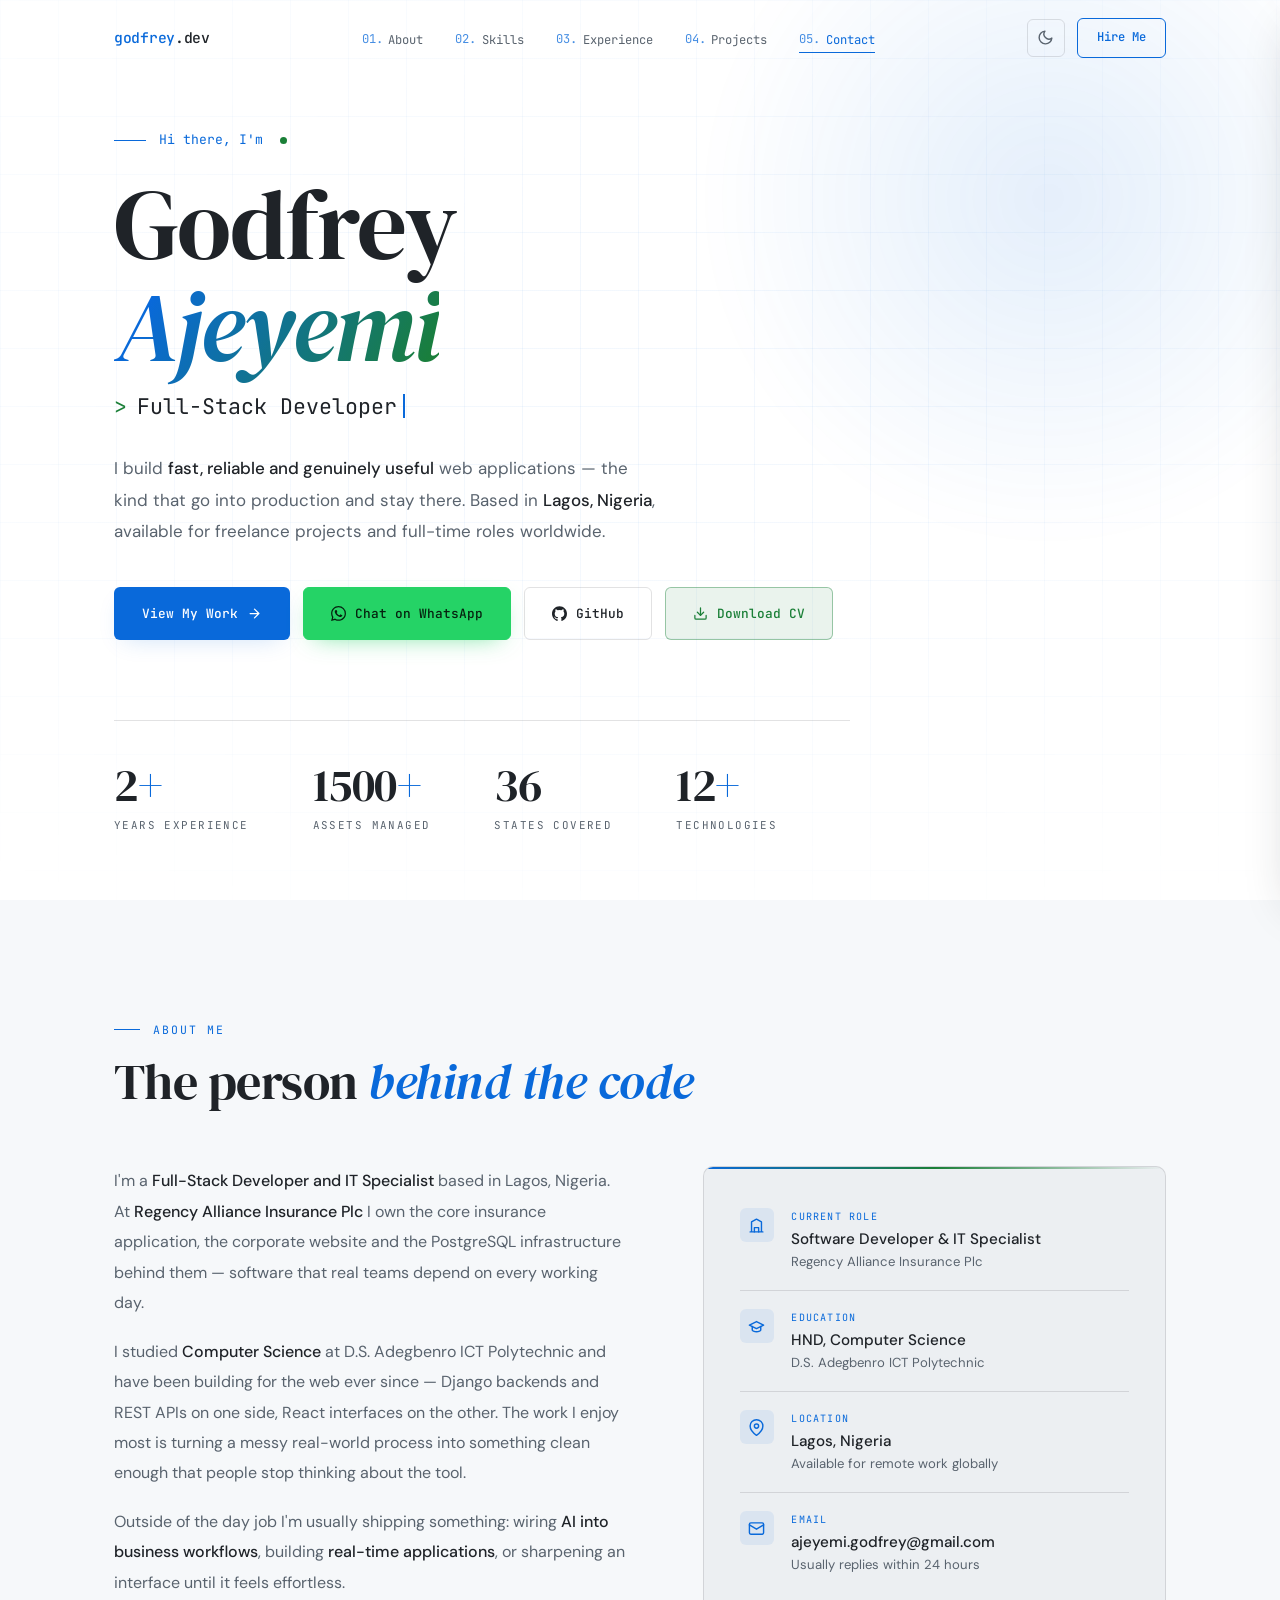
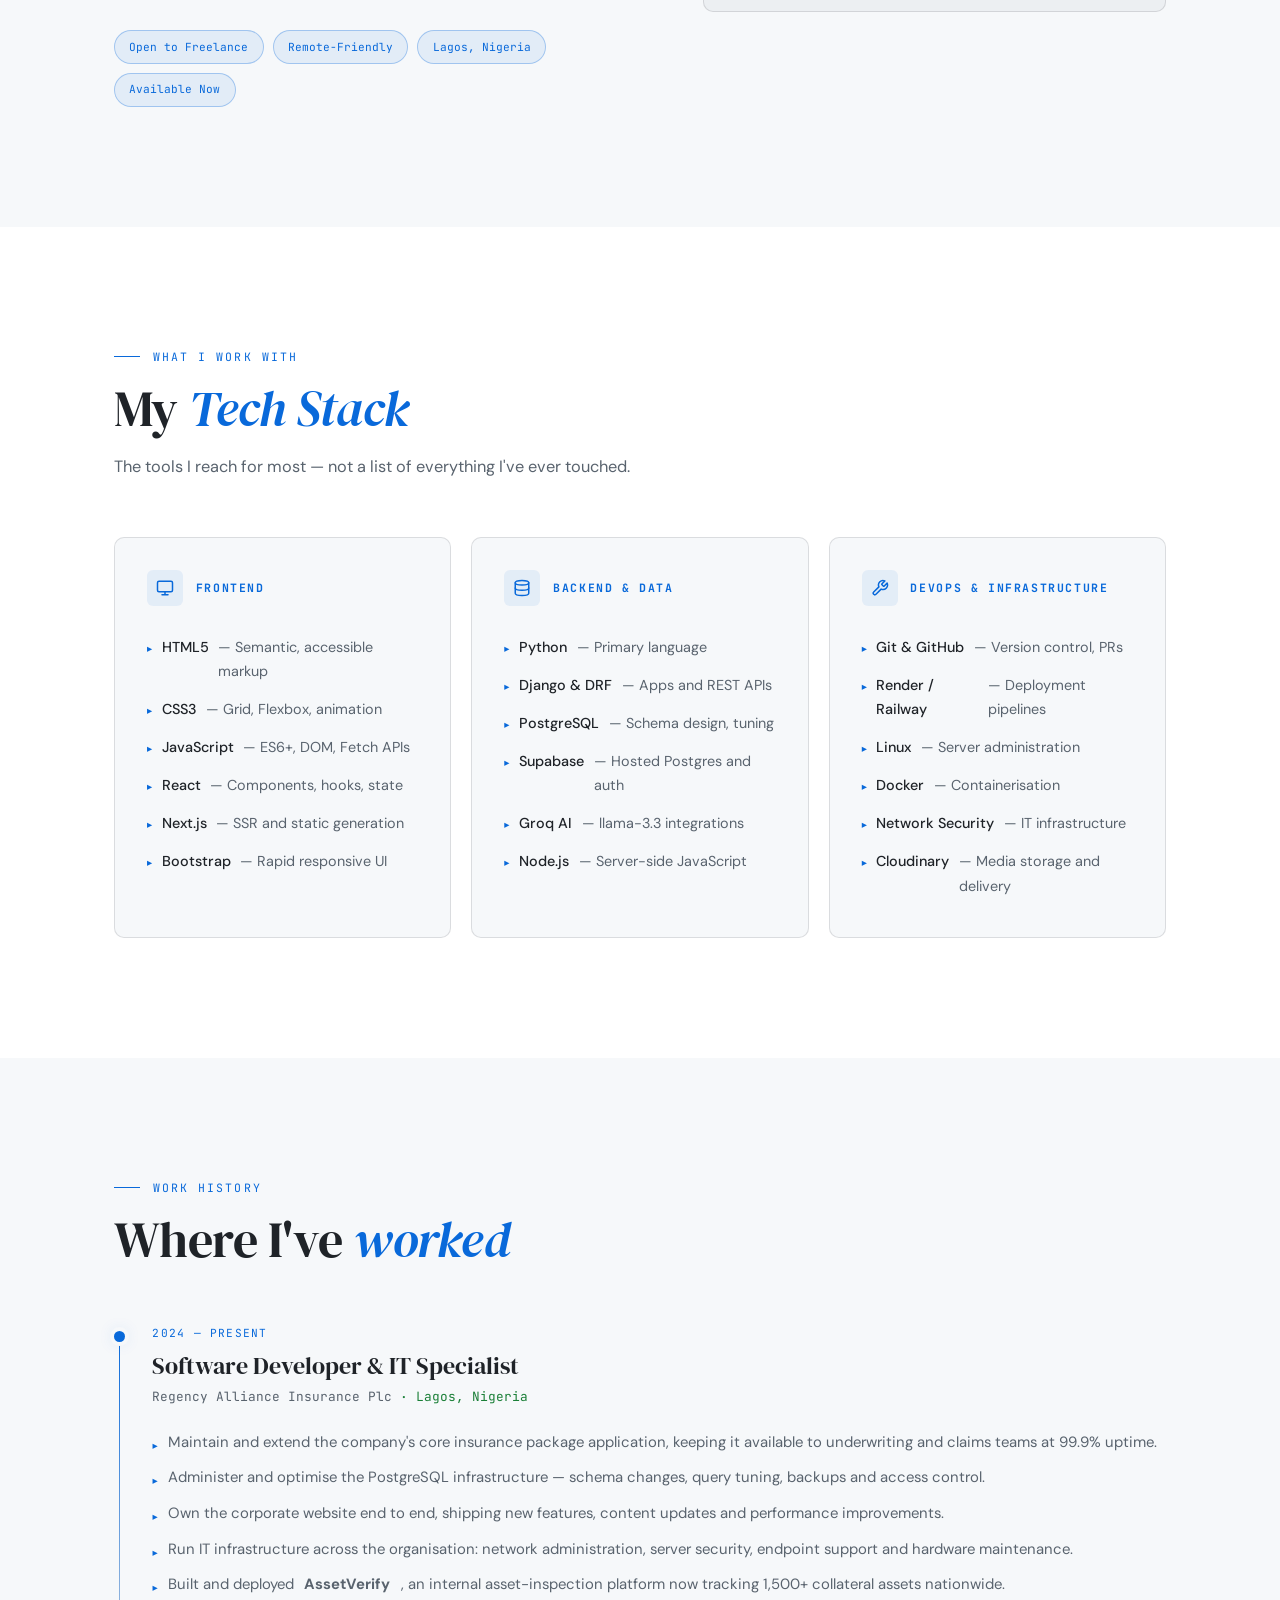
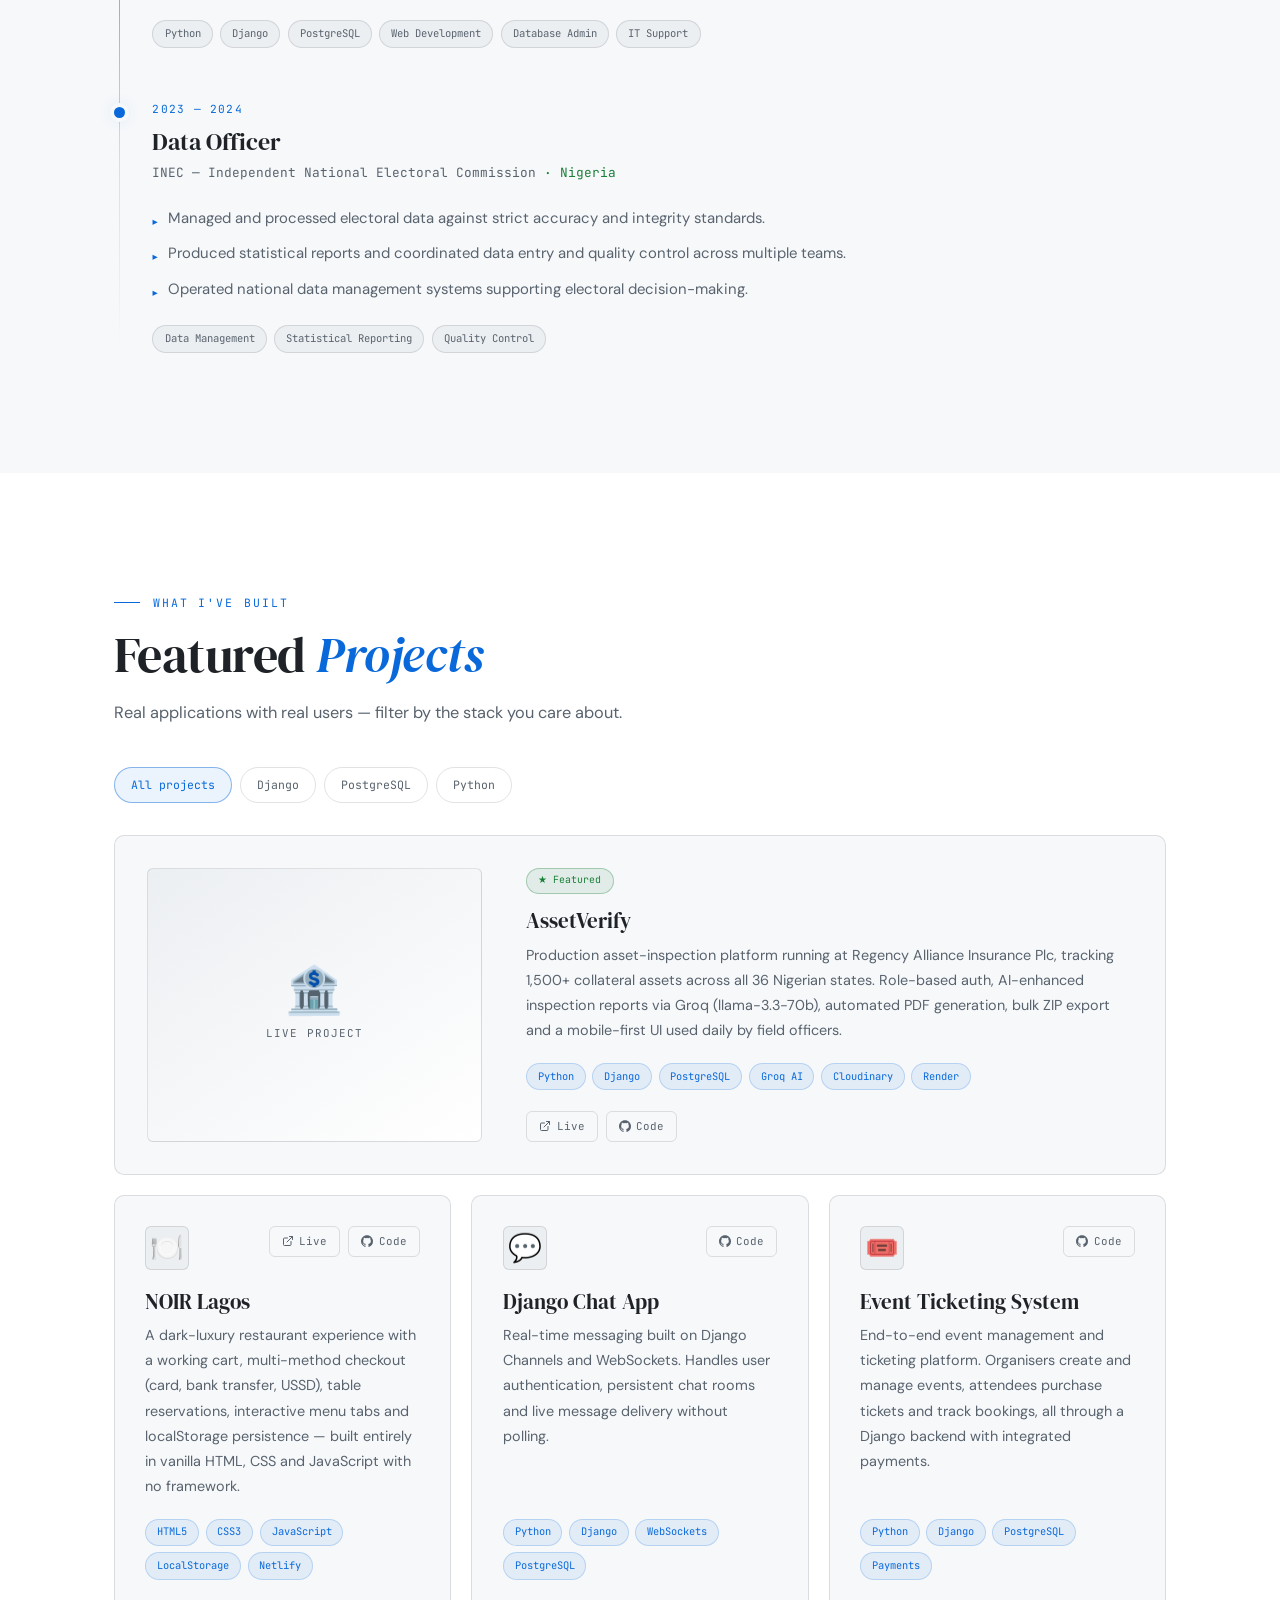
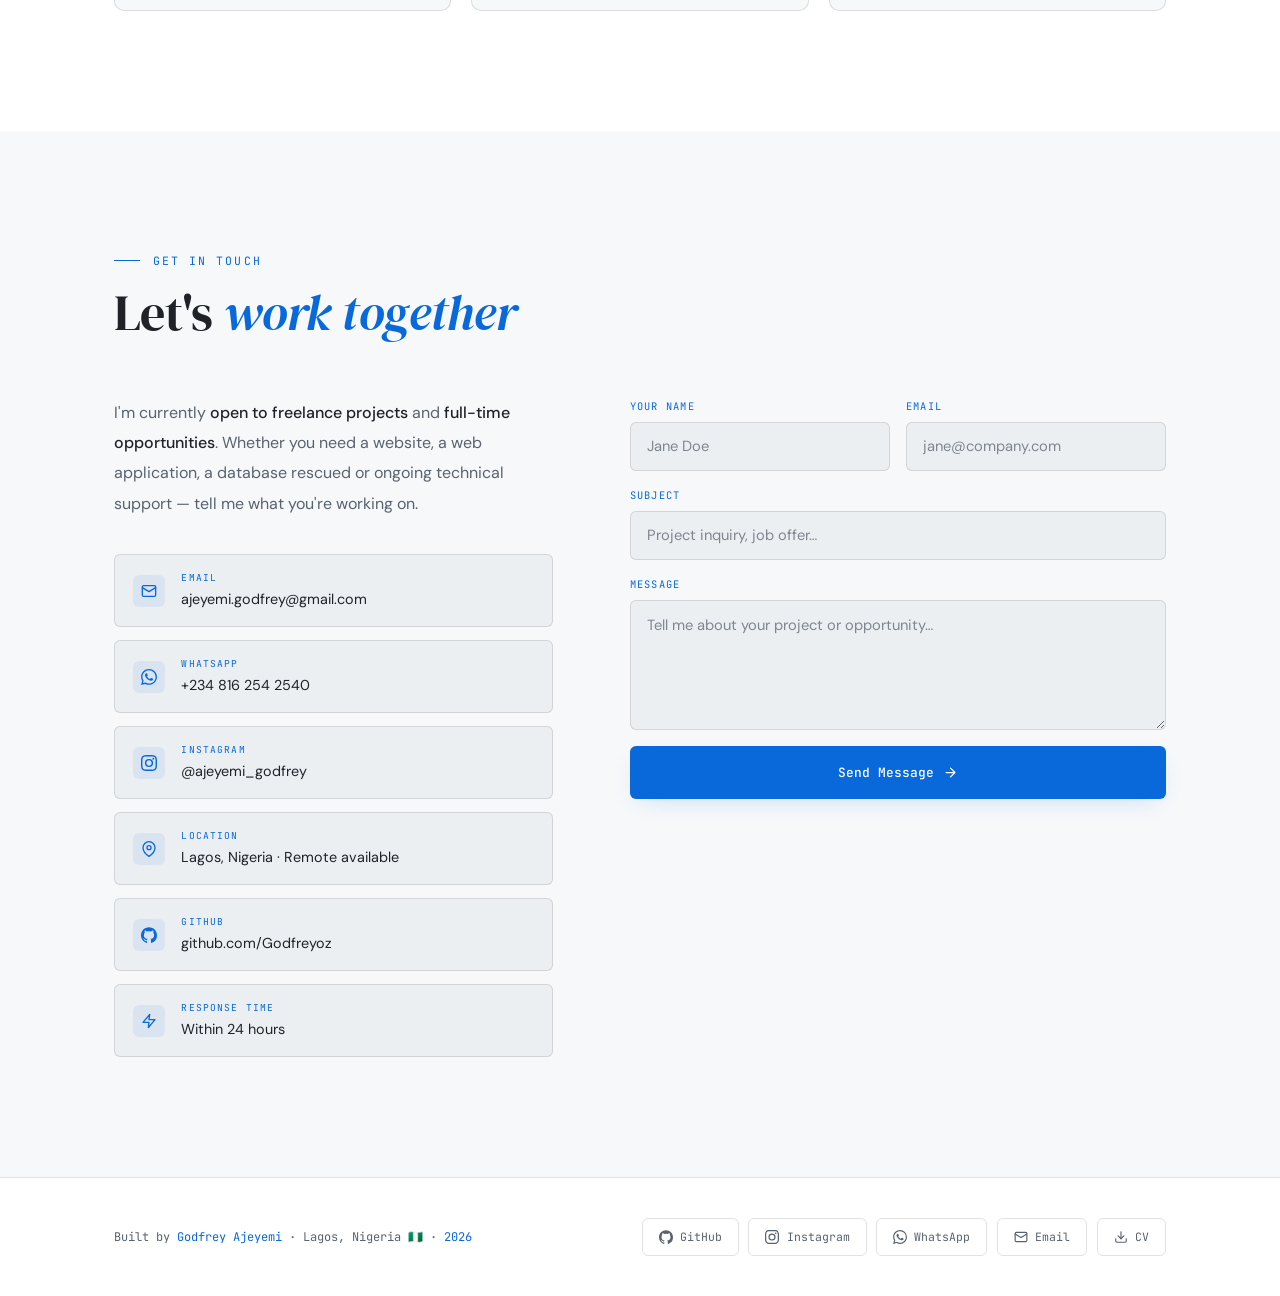
==== commit ab34c953: "Add WhatsApp and Instagram contact channels WhatsApp appears as a hero call to action, a contact row" ====
--- a/index.html
+++ b/index.html
@@ -4,7 +4,7 @@
 <meta charset="UTF-8"/>
 <meta name="viewport" content="width=device-width, initial-scale=1.0"/>
 
-<!-- ⚠ If you deploy anywhere other than https://godfrey.dev, update the
+<!-- ⚠ If you deploy anywhere other than https://godfreyportfolio.netlify.app, update the
      absolute URLs in this <head>, in robots.txt and in sitemap.xml.
      Social previews need absolute URLs — relative ones will not render. -->
 
@@ -12,15 +12,15 @@
 <meta name="description" content="Full-Stack Developer and IT Specialist in Lagos, Nigeria. I build production Django, Python and React applications — including AssetVerify, an AI-assisted asset inspection platform tracking 1,500+ assets across all 36 Nigerian states. Available for freelance and full-time work worldwide."/>
 <meta name="author" content="Godfrey Ajeyemi"/>
 <meta name="theme-color" content="#1a1f26"/>
-<link rel="canonical" href="https://godfrey.dev/"/>
+<link rel="canonical" href="https://godfreyportfolio.netlify.app/"/>
 
 <!-- Open Graph / Twitter -->
 <meta property="og:type" content="profile"/>
 <meta property="og:site_name" content="Godfrey Ajeyemi"/>
 <meta property="og:title" content="Godfrey Ajeyemi — Full-Stack Developer &amp; IT Specialist"/>
 <meta property="og:description" content="Django, Python, React and AI integration. Building production software from Lagos, Nigeria — available for freelance and full-time work worldwide."/>
-<meta property="og:url" content="https://godfrey.dev/"/>
-<meta property="og:image" content="https://godfrey.dev/assets/og-image.png"/>
+<meta property="og:url" content="https://godfreyportfolio.netlify.app/"/>
+<meta property="og:image" content="https://godfreyportfolio.netlify.app/assets/og-image.png"/>
 <meta property="og:image:width" content="1200"/>
 <meta property="og:image:height" content="630"/>
 <meta property="og:image:alt" content="Godfrey Ajeyemi — Full-Stack Developer and IT Specialist"/>
@@ -28,7 +28,7 @@
 <meta name="twitter:card" content="summary_large_image"/>
 <meta name="twitter:title" content="Godfrey Ajeyemi — Full-Stack Developer &amp; IT Specialist"/>
 <meta name="twitter:description" content="Django, Python, React and AI integration. Building production software from Lagos, Nigeria."/>
-<meta name="twitter:image" content="https://godfrey.dev/assets/og-image.png"/>
+<meta name="twitter:image" content="https://godfreyportfolio.netlify.app/assets/og-image.png"/>
 
 <!-- Icons -->
 <link rel="icon" href="assets/favicon.svg" type="image/svg+xml"/>
@@ -63,8 +63,8 @@
   "@context": "https://schema.org",
   "@type": "Person",
   "name": "Godfrey Ajeyemi",
-  "url": "https://godfrey.dev/",
-  "image": "https://godfrey.dev/assets/og-image.png",
+  "url": "https://godfreyportfolio.netlify.app/",
+  "image": "https://godfreyportfolio.netlify.app/assets/og-image.png",
   "jobTitle": "Full-Stack Developer & IT Specialist",
   "worksFor": { "@type": "Organization", "name": "Regency Alliance Insurance Plc" },
   "alumniOf": { "@type": "CollegeOrUniversity", "name": "D.S. Adegbenro ICT Polytechnic" },
@@ -73,7 +73,10 @@
     "addressLocality": "Lagos",
     "addressCountry": "NG"
   },
-  "sameAs": ["https://github.com/Godfreyoz"],
+  "sameAs": [
+    "https://github.com/Godfreyoz",
+    "https://www.instagram.com/ajeyemi_godfrey/"
+  ],
   "knowsAbout": [
     "Python", "Django", "Django REST Framework", "PostgreSQL", "JavaScript",
     "React", "Next.js", "Docker", "Linux", "AI Integration"
@@ -162,7 +165,10 @@
           View My Work
           <svg viewBox="0 0 24 24" fill="none" stroke="currentColor" stroke-width="2" stroke-linecap="round" stroke-linejoin="round" aria-hidden="true"><path d="M5 12h14M12 5l7 7-7 7"/></svg>
         </a>
-        <a href="#contact" class="btn btn-ghost">Get In Touch</a>
+        <a href="#contact" class="btn btn-wa" data-wa-link>
+          <svg viewBox="0 0 24 24" fill="currentColor" aria-hidden="true"><path d="M17.472 14.382c-.297-.149-1.758-.867-2.03-.967-.273-.099-.471-.148-.67.15-.197.297-.767.966-.94 1.164-.173.199-.347.223-.644.075-.297-.15-1.255-.463-2.39-1.475-.883-.788-1.48-1.761-1.653-2.059-.173-.297-.018-.458.13-.606.134-.133.298-.347.446-.52.149-.174.198-.298.298-.497.099-.198.05-.371-.025-.52-.075-.149-.669-1.612-.916-2.207-.242-.579-.487-.5-.669-.51a12.8 12.8 0 0 0-.57-.01c-.198 0-.52.074-.792.372-.272.297-1.04 1.016-1.04 2.479 0 1.462 1.065 2.875 1.213 3.074.149.198 2.096 3.2 5.077 4.487.709.306 1.262.489 1.694.625.712.227 1.36.195 1.871.118.571-.085 1.758-.719 2.006-1.413.248-.694.248-1.289.173-1.413-.074-.124-.272-.198-.57-.347m-5.421 7.403h-.004a9.87 9.87 0 0 1-5.031-1.378l-.361-.214-3.741.982.998-3.648-.235-.374a9.86 9.86 0 0 1-1.51-5.26c.001-5.45 4.436-9.884 9.888-9.884a9.82 9.82 0 0 1 6.988 2.896 9.825 9.825 0 0 1 2.893 6.994c-.003 5.45-4.437 9.884-9.885 9.884m8.413-18.297A11.815 11.815 0 0 0 12.05 0C5.495 0 .16 5.335.157 11.892c0 2.096.547 4.142 1.588 5.945L.057 24l6.305-1.654a11.882 11.882 0 0 0 5.683 1.448h.005c6.554 0 11.89-5.335 11.893-11.893a11.821 11.821 0 0 0-3.48-8.413Z"/></svg>
+          Chat on WhatsApp
+        </a>
         <a href="https://github.com/Godfreyoz" target="_blank" rel="noopener noreferrer" class="btn btn-ghost">
           <svg viewBox="0 0 24 24" fill="currentColor" aria-hidden="true"><path d="M12 .5C5.37.5 0 5.87 0 12.5c0 5.3 3.44 9.8 8.21 11.39.6.11.82-.26.82-.58v-2.23c-3.34.73-4.04-1.42-4.04-1.42-.55-1.39-1.34-1.76-1.34-1.76-1.09-.75.08-.73.08-.73 1.2.08 1.84 1.24 1.84 1.24 1.07 1.83 2.81 1.3 3.5.99.11-.78.42-1.31.76-1.61-2.67-.3-5.47-1.34-5.47-5.96 0-1.32.47-2.39 1.24-3.23-.13-.3-.54-1.53.11-3.18 0 0 1.01-.32 3.3 1.23a11.5 11.5 0 0 1 6.01 0c2.29-1.55 3.3-1.23 3.3-1.23.65 1.65.24 2.88.12 3.18.77.84 1.23 1.91 1.23 3.23 0 4.63-2.8 5.65-5.48 5.95.43.37.81 1.1.81 2.22v3.29c0 .32.22.7.83.58A12.01 12.01 0 0 0 24 12.5C24 5.87 18.63.5 12 .5z"/></svg>
           GitHub
@@ -442,6 +448,26 @@
 
           <div class="contact-item">
             <span class="contact-icon" aria-hidden="true">
+              <svg viewBox="0 0 24 24" fill="currentColor"><path d="M17.472 14.382c-.297-.149-1.758-.867-2.03-.967-.273-.099-.471-.148-.67.15-.197.297-.767.966-.94 1.164-.173.199-.347.223-.644.075-.297-.15-1.255-.463-2.39-1.475-.883-.788-1.48-1.761-1.653-2.059-.173-.297-.018-.458.13-.606.134-.133.298-.347.446-.52.149-.174.198-.298.298-.497.099-.198.05-.371-.025-.52-.075-.149-.669-1.612-.916-2.207-.242-.579-.487-.5-.669-.51a12.8 12.8 0 0 0-.57-.01c-.198 0-.52.074-.792.372-.272.297-1.04 1.016-1.04 2.479 0 1.462 1.065 2.875 1.213 3.074.149.198 2.096 3.2 5.077 4.487.709.306 1.262.489 1.694.625.712.227 1.36.195 1.871.118.571-.085 1.758-.719 2.006-1.413.248-.694.248-1.289.173-1.413-.074-.124-.272-.198-.57-.347m-5.421 7.403h-.004a9.87 9.87 0 0 1-5.031-1.378l-.361-.214-3.741.982.998-3.648-.235-.374a9.86 9.86 0 0 1-1.51-5.26c.001-5.45 4.436-9.884 9.888-9.884a9.82 9.82 0 0 1 6.988 2.896 9.825 9.825 0 0 1 2.893 6.994c-.003 5.45-4.437 9.884-9.885 9.884m8.413-18.297A11.815 11.815 0 0 0 12.05 0C5.495 0 .16 5.335.157 11.892c0 2.096.547 4.142 1.588 5.945L.057 24l6.305-1.654a11.882 11.882 0 0 0 5.683 1.448h.005c6.554 0 11.89-5.335 11.893-11.893a11.821 11.821 0 0 0-3.48-8.413Z"/></svg>
+            </span>
+            <div>
+              <p class="contact-label">WhatsApp</p>
+              <p class="contact-value" data-phone-text></p>
+            </div>
+          </div>
+
+          <a class="contact-item" href="https://www.instagram.com/ajeyemi_godfrey/" target="_blank" rel="noopener noreferrer">
+            <span class="contact-icon" aria-hidden="true">
+              <svg viewBox="0 0 24 24" fill="currentColor"><path d="M12 0C8.74 0 8.333.015 7.053.072 5.775.132 4.905.333 4.14.63c-.789.306-1.459.717-2.126 1.384S.935 3.35.63 4.14C.333 4.905.131 5.775.072 7.053.012 8.333 0 8.74 0 12s.015 3.667.072 4.947c.06 1.277.261 2.148.558 2.913.306.788.717 1.459 1.384 2.126.667.666 1.336 1.079 2.126 1.384.766.296 1.636.499 2.913.558C8.333 23.988 8.74 24 12 24s3.667-.015 4.947-.072c1.277-.06 2.148-.262 2.913-.558.788-.306 1.459-.718 2.126-1.384.666-.667 1.079-1.335 1.384-2.126.296-.765.499-1.636.558-2.913.06-1.28.072-1.687.072-4.947s-.015-3.667-.072-4.947c-.06-1.277-.262-2.149-.558-2.913-.306-.789-.718-1.459-1.384-2.126C21.319 1.347 20.651.935 19.86.63c-.765-.297-1.636-.499-2.913-.558C15.667.012 15.26 0 12 0zm0 2.16c3.203 0 3.585.016 4.85.071 1.17.055 1.805.249 2.227.415.562.217.96.477 1.382.896.419.42.679.819.896 1.381.164.422.36 1.057.413 2.227.057 1.266.07 1.646.07 4.85s-.015 3.585-.074 4.85c-.061 1.17-.256 1.805-.421 2.227-.224.562-.479.96-.899 1.382-.419.419-.824.679-1.38.896-.42.164-1.065.36-2.235.413-1.274.057-1.649.07-4.859.07-3.211 0-3.586-.015-4.859-.074-1.171-.061-1.816-.256-2.236-.421-.569-.224-.96-.479-1.379-.899-.421-.419-.69-.824-.9-1.38-.165-.42-.359-1.065-.42-2.235-.045-1.26-.061-1.649-.061-4.844 0-3.196.016-3.586.061-4.861.061-1.17.255-1.814.42-2.234.21-.57.479-.96.9-1.381.419-.419.81-.689 1.379-.898.42-.166 1.051-.361 2.221-.421 1.275-.045 1.65-.06 4.859-.06l.045.03zm0 3.678a6.162 6.162 0 1 0 0 12.324 6.162 6.162 0 1 0 0-12.324zM12 16c-2.209 0-4-1.79-4-4 0-2.209 1.791-4 4-4s4 1.791 4 4c0 2.21-1.791 4-4 4zm7.846-10.405a1.441 1.441 0 0 1-2.88 0 1.44 1.44 0 0 1 2.88 0z"/></svg>
+            </span>
+            <div>
+              <p class="contact-label">Instagram</p>
+              <p class="contact-value">@ajeyemi_godfrey</p>
+            </div>
+          </a>
+
+          <div class="contact-item">
+            <span class="contact-icon" aria-hidden="true">
               <svg viewBox="0 0 24 24" fill="none" stroke="currentColor" stroke-width="2" stroke-linecap="round" stroke-linejoin="round"><path d="M21 10c0 7-9 13-9 13s-9-6-9-13a9 9 0 0 1 18 0z"/><circle cx="12" cy="10" r="3"/></svg>
             </span>
             <div>
@@ -521,6 +547,14 @@
         <svg viewBox="0 0 24 24" fill="currentColor" aria-hidden="true"><path d="M12 .5C5.37.5 0 5.87 0 12.5c0 5.3 3.44 9.8 8.21 11.39.6.11.82-.26.82-.58v-2.23c-3.34.73-4.04-1.42-4.04-1.42-.55-1.39-1.34-1.76-1.34-1.76-1.09-.75.08-.73.08-.73 1.2.08 1.84 1.24 1.84 1.24 1.07 1.83 2.81 1.3 3.5.99.11-.78.42-1.31.76-1.61-2.67-.3-5.47-1.34-5.47-5.96 0-1.32.47-2.39 1.24-3.23-.13-.3-.54-1.53.11-3.18 0 0 1.01-.32 3.3 1.23a11.5 11.5 0 0 1 6.01 0c2.29-1.55 3.3-1.23 3.3-1.23.65 1.65.24 2.88.12 3.18.77.84 1.23 1.91 1.23 3.23 0 4.63-2.8 5.65-5.48 5.95.43.37.81 1.1.81 2.22v3.29c0 .32.22.7.83.58A12.01 12.01 0 0 0 24 12.5C24 5.87 18.63.5 12 .5z"/></svg>
         GitHub
       </a>
+      <a href="https://www.instagram.com/ajeyemi_godfrey/" target="_blank" rel="noopener noreferrer" class="social">
+        <svg viewBox="0 0 24 24" fill="currentColor" aria-hidden="true"><path d="M12 0C8.74 0 8.333.015 7.053.072 5.775.132 4.905.333 4.14.63c-.789.306-1.459.717-2.126 1.384S.935 3.35.63 4.14C.333 4.905.131 5.775.072 7.053.012 8.333 0 8.74 0 12s.015 3.667.072 4.947c.06 1.277.261 2.148.558 2.913.306.788.717 1.459 1.384 2.126.667.666 1.336 1.079 2.126 1.384.766.296 1.636.499 2.913.558C8.333 23.988 8.74 24 12 24s3.667-.015 4.947-.072c1.277-.06 2.148-.262 2.913-.558.788-.306 1.459-.718 2.126-1.384.666-.667 1.079-1.335 1.384-2.126.296-.765.499-1.636.558-2.913.06-1.28.072-1.687.072-4.947s-.015-3.667-.072-4.947c-.06-1.277-.262-2.149-.558-2.913-.306-.789-.718-1.459-1.384-2.126C21.319 1.347 20.651.935 19.86.63c-.765-.297-1.636-.499-2.913-.558C15.667.012 15.26 0 12 0zm0 2.16c3.203 0 3.585.016 4.85.071 1.17.055 1.805.249 2.227.415.562.217.96.477 1.382.896.419.42.679.819.896 1.381.164.422.36 1.057.413 2.227.057 1.266.07 1.646.07 4.85s-.015 3.585-.074 4.85c-.061 1.17-.256 1.805-.421 2.227-.224.562-.479.96-.899 1.382-.419.419-.824.679-1.38.896-.42.164-1.065.36-2.235.413-1.274.057-1.649.07-4.859.07-3.211 0-3.586-.015-4.859-.074-1.171-.061-1.816-.256-2.236-.421-.569-.224-.96-.479-1.379-.899-.421-.419-.69-.824-.9-1.38-.165-.42-.359-1.065-.42-2.235-.045-1.26-.061-1.649-.061-4.844 0-3.196.016-3.586.061-4.861.061-1.17.255-1.814.42-2.234.21-.57.479-.96.9-1.381.419-.419.81-.689 1.379-.898.42-.166 1.051-.361 2.221-.421 1.275-.045 1.65-.06 4.859-.06l.045.03zm0 3.678a6.162 6.162 0 1 0 0 12.324 6.162 6.162 0 1 0 0-12.324zM12 16c-2.209 0-4-1.79-4-4 0-2.209 1.791-4 4-4s4 1.791 4 4c0 2.21-1.791 4-4 4zm7.846-10.405a1.441 1.441 0 0 1-2.88 0 1.44 1.44 0 0 1 2.88 0z"/></svg>
+        Instagram
+      </a>
+      <a href="#contact" class="social" data-wa-link>
+        <svg viewBox="0 0 24 24" fill="currentColor" aria-hidden="true"><path d="M17.472 14.382c-.297-.149-1.758-.867-2.03-.967-.273-.099-.471-.148-.67.15-.197.297-.767.966-.94 1.164-.173.199-.347.223-.644.075-.297-.15-1.255-.463-2.39-1.475-.883-.788-1.48-1.761-1.653-2.059-.173-.297-.018-.458.13-.606.134-.133.298-.347.446-.52.149-.174.198-.298.298-.497.099-.198.05-.371-.025-.52-.075-.149-.669-1.612-.916-2.207-.242-.579-.487-.5-.669-.51a12.8 12.8 0 0 0-.57-.01c-.198 0-.52.074-.792.372-.272.297-1.04 1.016-1.04 2.479 0 1.462 1.065 2.875 1.213 3.074.149.198 2.096 3.2 5.077 4.487.709.306 1.262.489 1.694.625.712.227 1.36.195 1.871.118.571-.085 1.758-.719 2.006-1.413.248-.694.248-1.289.173-1.413-.074-.124-.272-.198-.57-.347m-5.421 7.403h-.004a9.87 9.87 0 0 1-5.031-1.378l-.361-.214-3.741.982.998-3.648-.235-.374a9.86 9.86 0 0 1-1.51-5.26c.001-5.45 4.436-9.884 9.888-9.884a9.82 9.82 0 0 1 6.988 2.896 9.825 9.825 0 0 1 2.893 6.994c-.003 5.45-4.437 9.884-9.885 9.884m8.413-18.297A11.815 11.815 0 0 0 12.05 0C5.495 0 .16 5.335.157 11.892c0 2.096.547 4.142 1.588 5.945L.057 24l6.305-1.654a11.882 11.882 0 0 0 5.683 1.448h.005c6.554 0 11.89-5.335 11.893-11.893a11.821 11.821 0 0 0-3.48-8.413Z"/></svg>
+        WhatsApp
+      </a>
       <a href="#" class="social" data-email-link>
         <svg viewBox="0 0 24 24" fill="none" stroke="currentColor" stroke-width="2" stroke-linecap="round" stroke-linejoin="round" aria-hidden="true"><rect x="2" y="4" width="20" height="16" rx="2"/><path d="m22 7-10 6L2 7"/></svg>
         Email
--- a/css/style.css
+++ b/css/style.css
@@ -475,6 +475,16 @@
 }
 .btn-cv:hover { border-color: var(--teal); background: color-mix(in srgb, var(--teal) 16%, transparent); }
 
+/* WhatsApp keeps its own brand green rather than borrowing the accent, so it
+   reads as the third-party channel it is. Dark text meets AA on that green. */
+.btn-wa {
+  background: #25d366;
+  color: #06210f;
+  border-color: #25d366;
+  box-shadow: 0 8px 24px -12px rgba(37, 211, 102, 0.7);
+}
+.btn-wa:hover { background: #1fb855; border-color: #1fb855; }
+
 .btn[disabled] { opacity: 0.6; pointer-events: none; }
 
 /* Stats */
